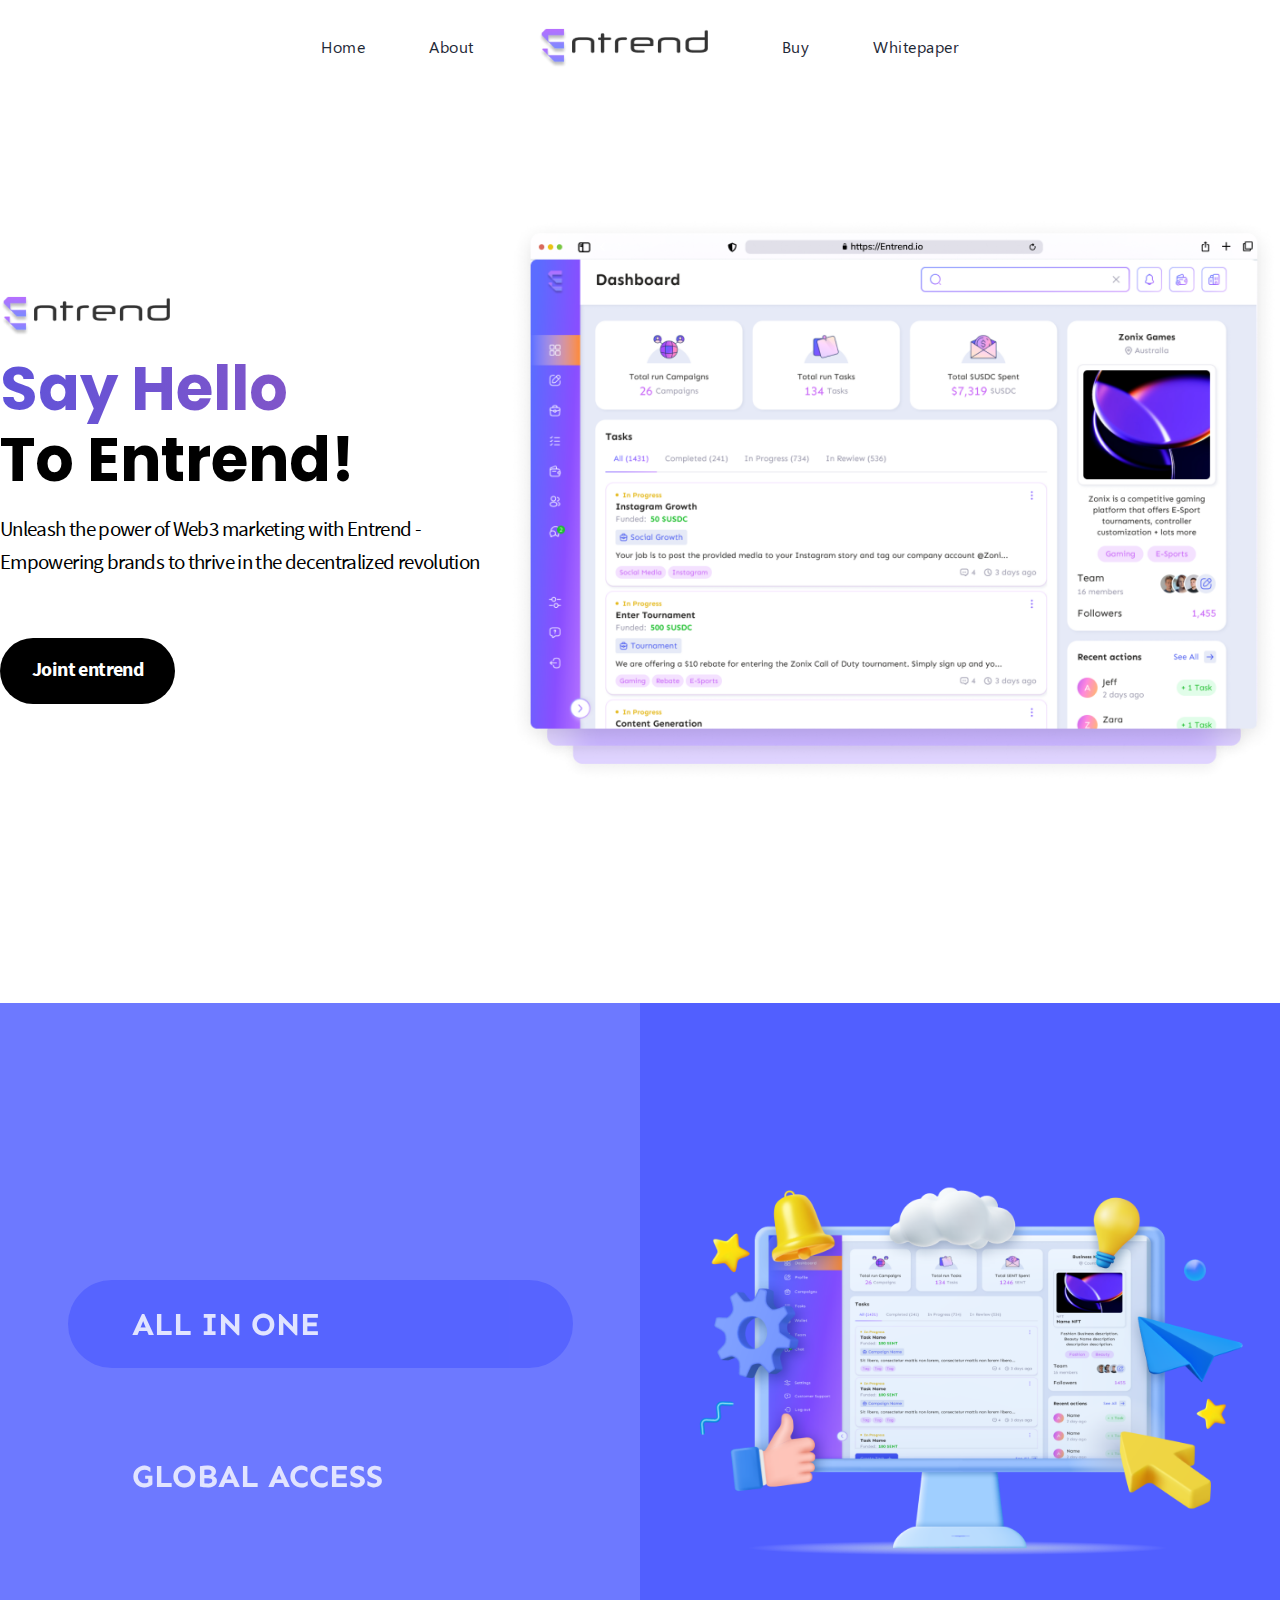
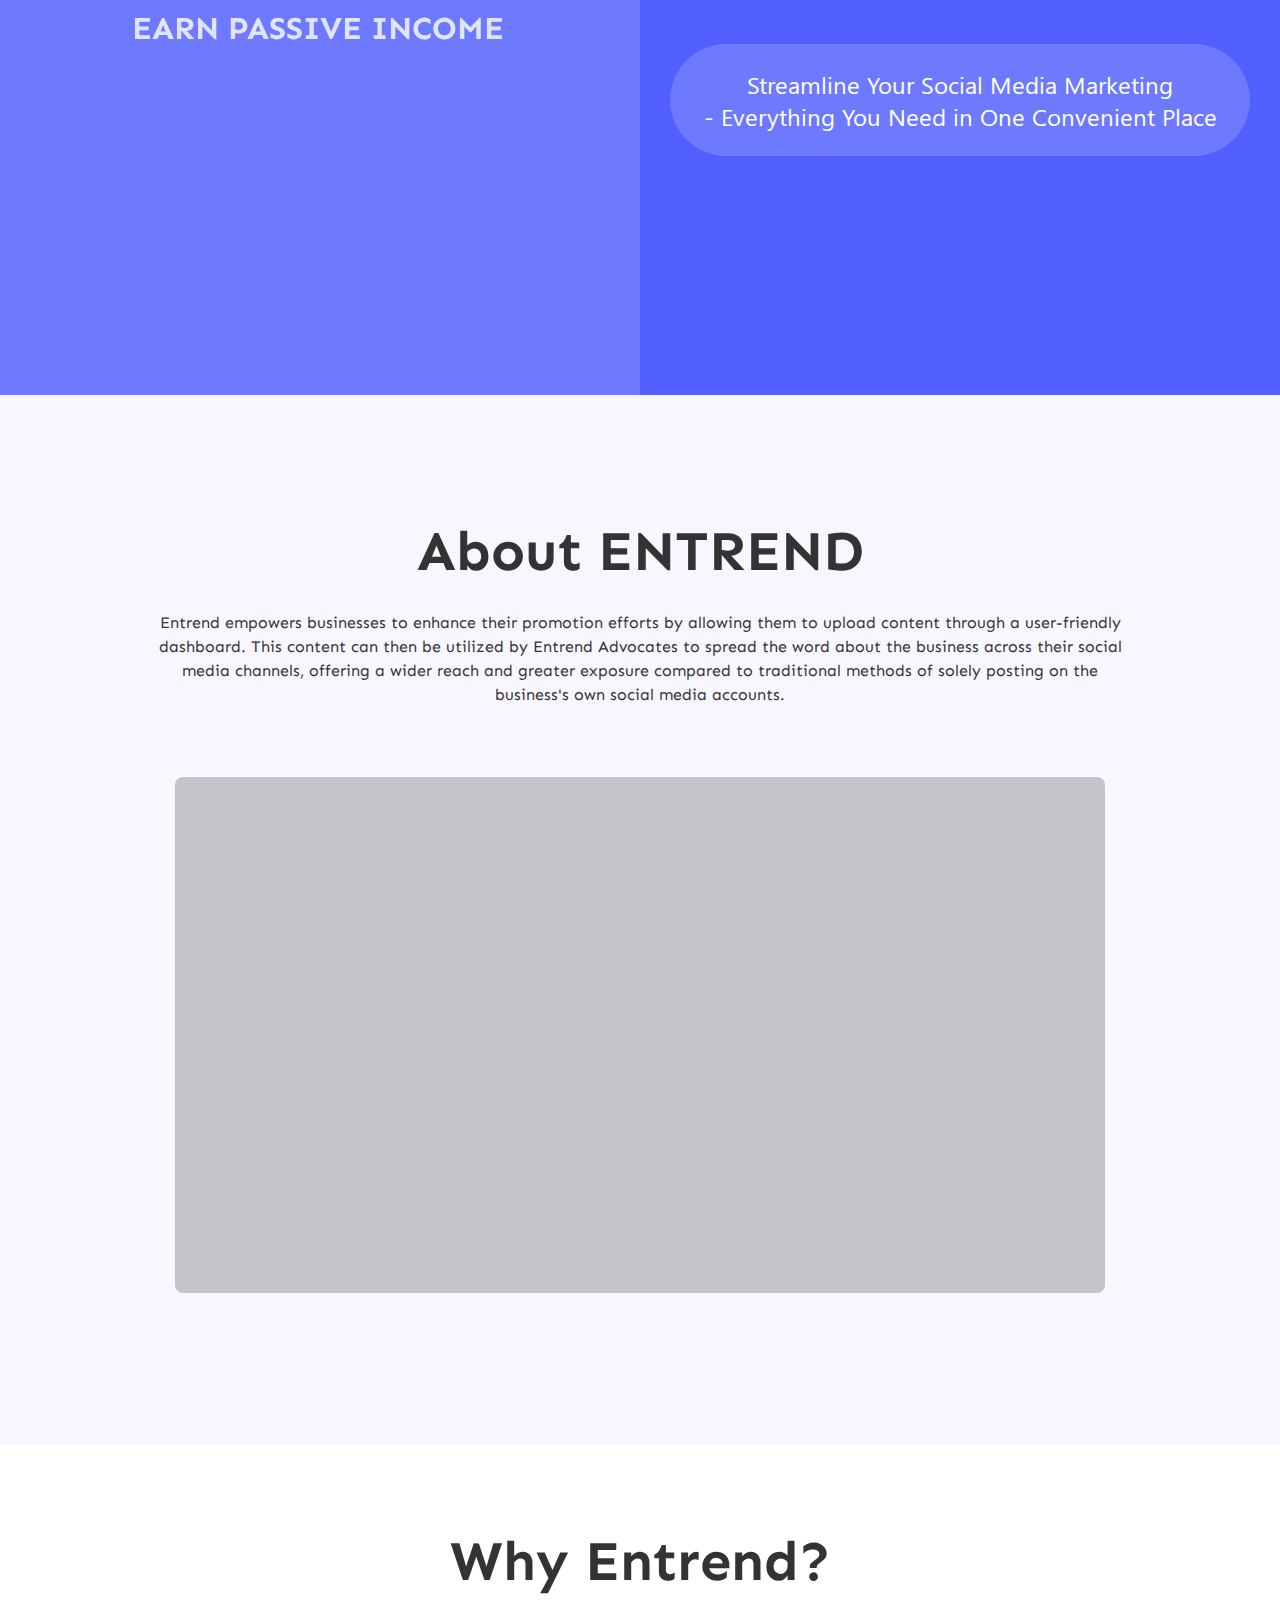
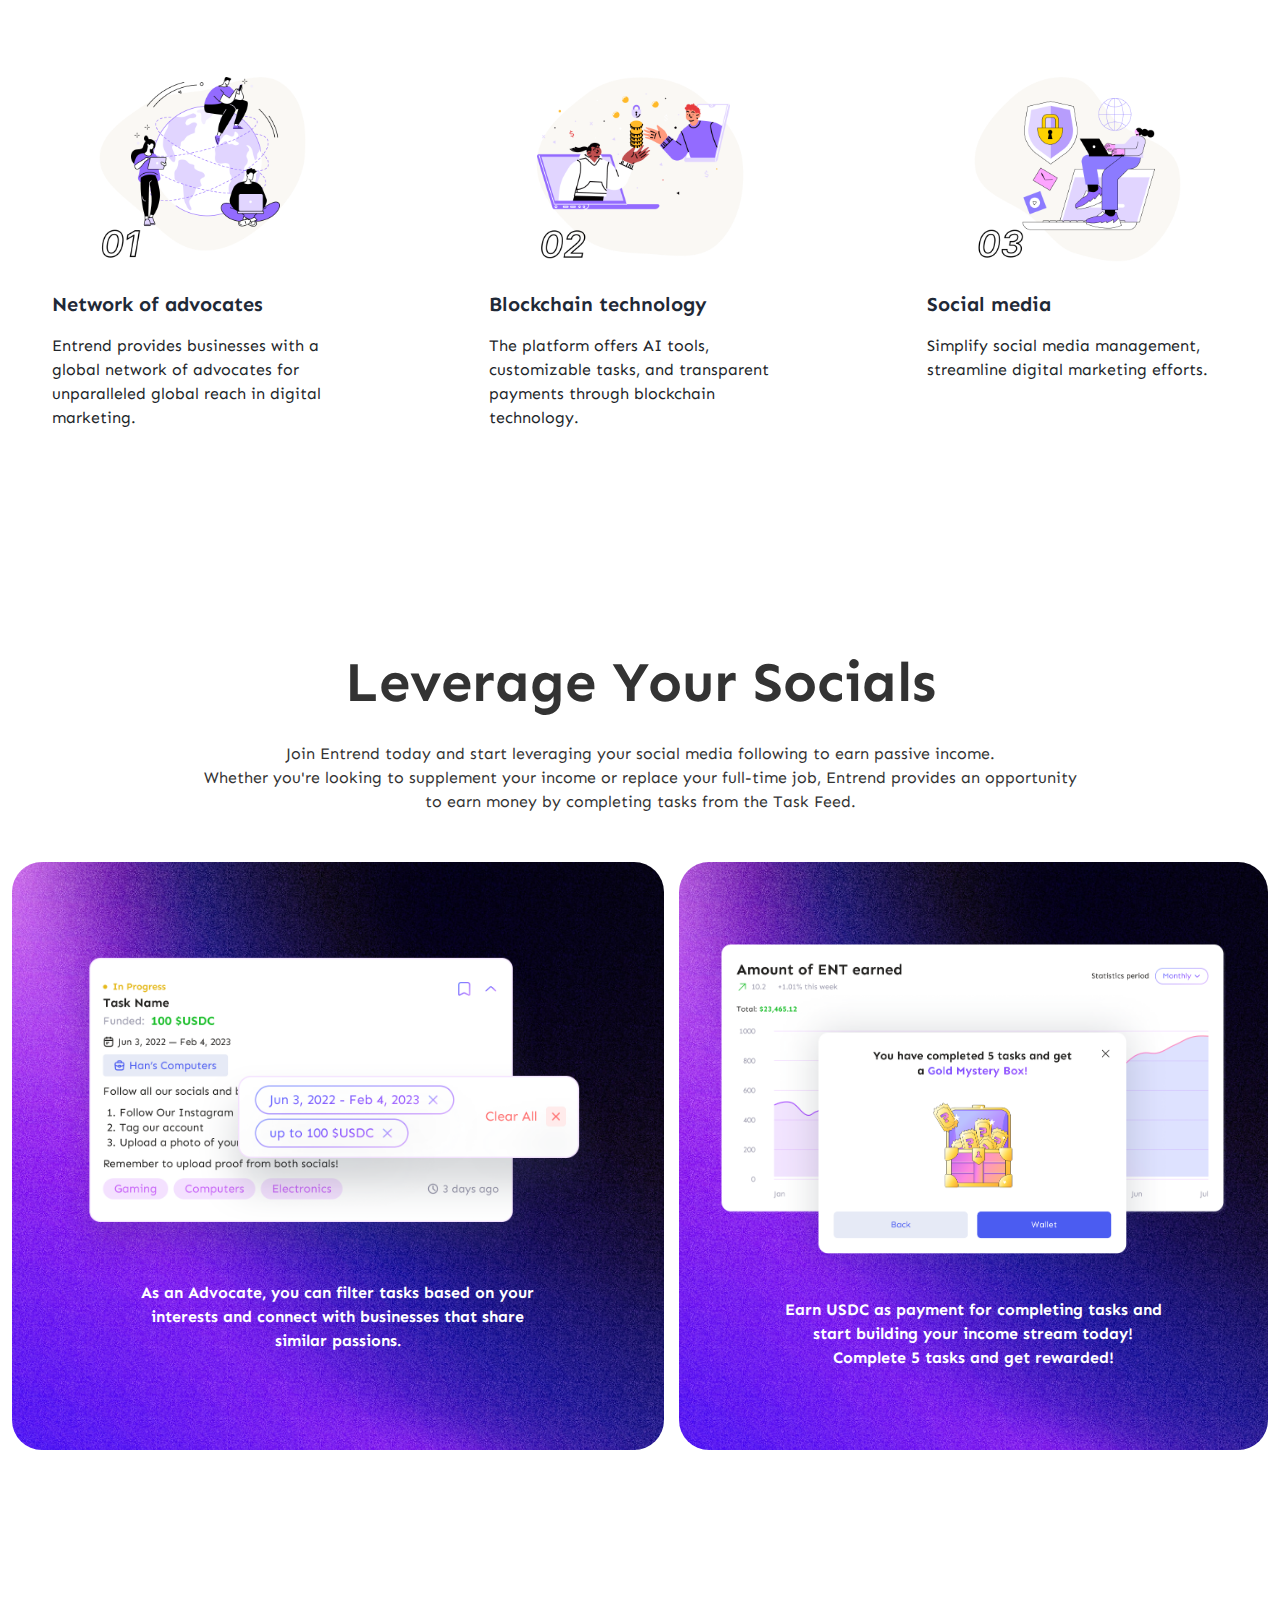
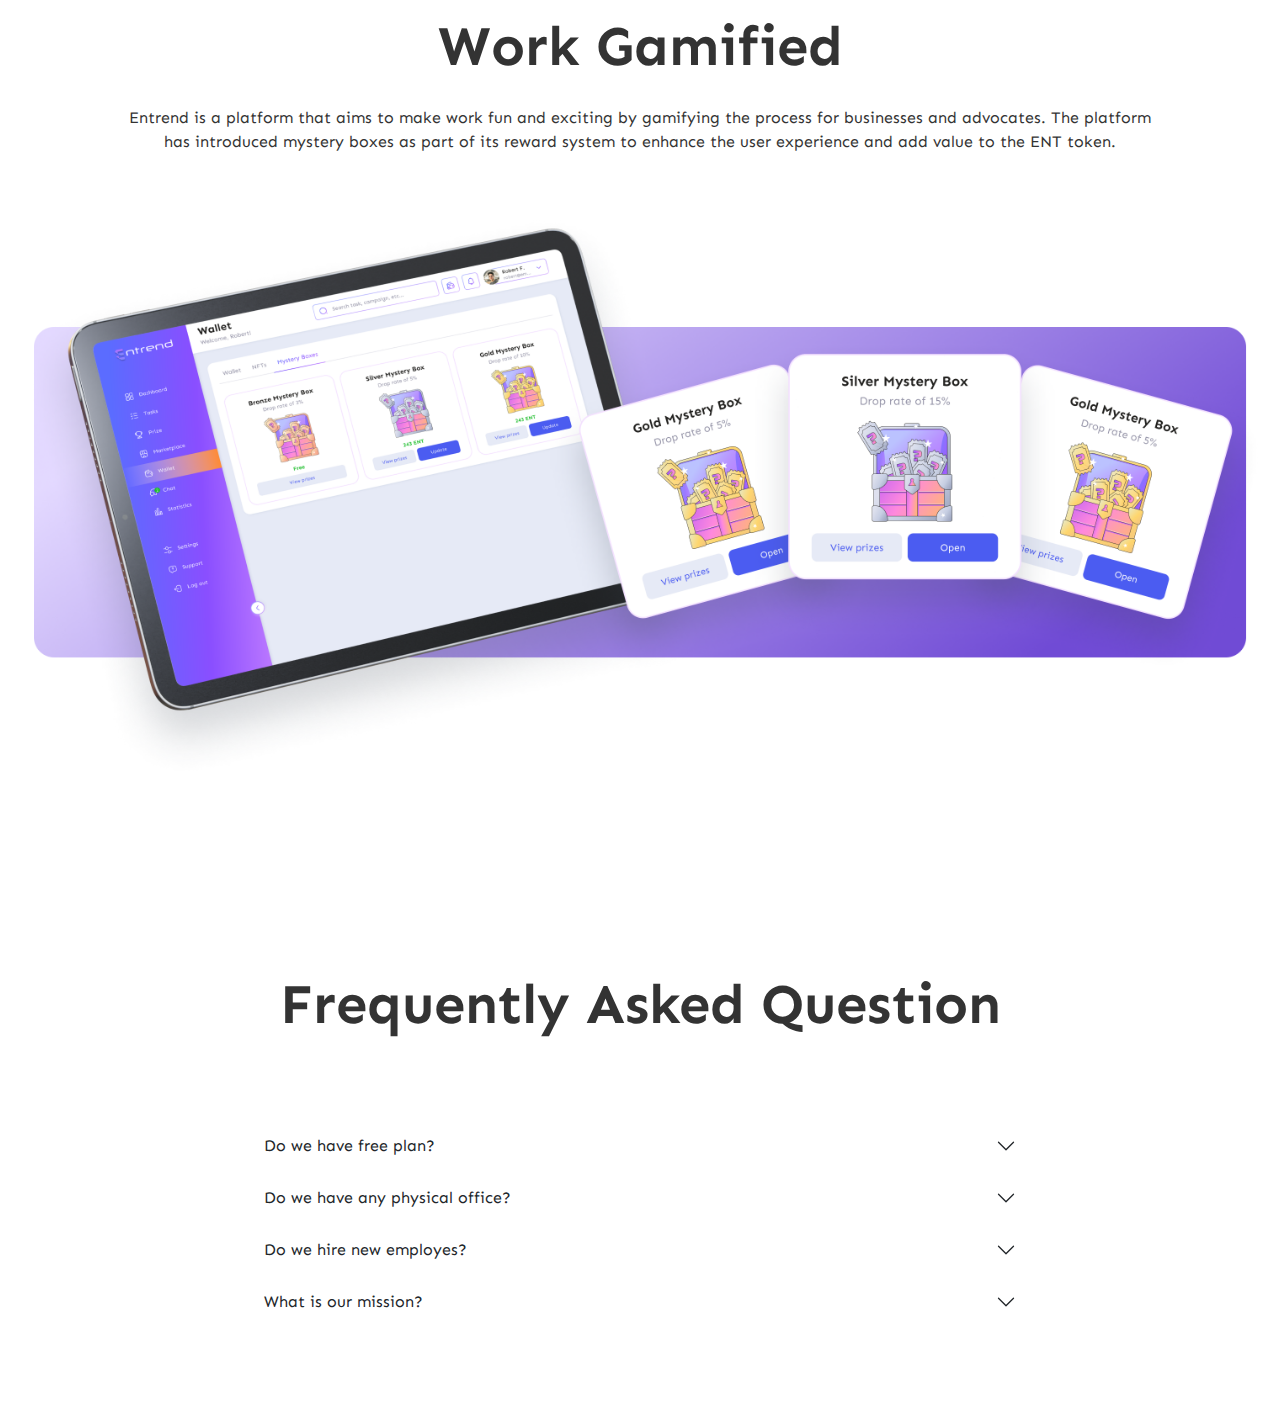
==== index.html @ 462f869d "link css" ====
<!DOCTYPE html>
<html lang="en">

<head>
    <title>Entrend Token Website</title>
    <!--Required meta tag-->
    <meta charset="UTF-8">
    <meta name="description" content="">
    <meta name="viewport" content="width=device-width, initial-scale=1.0">
    <meta property="og:title" content="">
    <meta property="og:type" content="">
    <meta property="og:url" content="">
    <meta property="og:image" content="">
    <!--google fonts cdn	-->
    <link href="https://fonts.googleapis.com/css2?family=Inter:wght@400;500;600&family=Poppins:wght@400;500;600;700&family=Sen:wght@400;500;600;700;800&display=swap" rel="stylesheet">
    <link rel="stylesheet" href="assets/font/stylesheet.css">

    <!-- CSS File -->
    <link rel="stylesheet" href="assets/css/normalize.css">
    <link rel="stylesheet" href="assets/css/bootstrap.min.css">
    <link rel="stylesheet" href="https://cdnjs.cloudflare.com/ajax/libs/font-awesome/6.3.0/css/all.min.css">
    <link rel="stylesheet" href="assets/css/style.css">
    <link rel="stylesheet" href="assets/css/sk_style.css">
    <link rel="stylesheet" href="assets/css/responsive.css">
</head>

<body>

    <!--Start Header Area-->
    <header class="header_main_area">
        <div class="container">
            <div class="row">
                <div class="col-md-12">
                     <div class="menu">
                         <ul>
                            <li><a href="#">Home</a></li>
                            <li><a href="#">About</a></li>
                            <li><a class="logo" href="#"><img src="assets/images/logo.png" alt="logo"></a></li>
                            <li><a href="#">Buy</a></li>
                            <li><a href="#">Whitepaper</a></li>
                        </ul>
                     </div>
                </div>
            </div>
        </div>
    </header>
    <!--End Header Area-->

    <!-- start hero section -->
    <section class="hero_main_area">
        <div class="container">
            <div class="row">
                <div class="col-md-12">

                    <div class="hero_content_area">
                        <div class="hero_left_content">
                             <div class="hero_log">
                                 <img src="assets/images/logo.png" alt="logo">
                             </div>
                             <div class="hero_text">
                                 <h1><span>Say Hello</span> To Entrend!</h1>
                                 <p>Unleash the power of Web3 marketing with Entrend - Empowering brands to thrive in the decentralized revolution</p>
                             </div>
                             <div class="hero_button">
                                 <a href="#">Joint entrend</a>
                             </div>
                        </div>
                        <div class="hero_right_content">
                                <div class="hero_images">
                                        <img src="assets/images/hero.png" alt="">
                                </div>
                        </div>
                    </div>

                </div>
            </div>
        </div>
    </section>
    <!-- End hero section -->

    <!-- Start  entrend access section -->
    <section class="entrend_access_main_area">
        <div class="entrend_content_area">
              <div class="left_entrend_access_items">
                    <div class="tab_items_area">
                        <div class="tab">
                            <button class="tablinks" onclick="openCity(event, 'allone')" id="defaultOpen">All in One</button>
                            <button class="tablinks" onclick="openCity(event, 'global')">Global Access</button>
                            <button class="tablinks" onclick="openCity(event, 'earn')">Earn Passive Income</button>
                          </div>
                    </div>
              </div>
              <div class="right_entrend_acess">
                    <div class="tab_content_area">
                        <div id="allone" class="tabcontent">
                             <div class="tab_images">
                                 <img src="assets/images/Artboard10.png" alt="">
                             </div>
                             <div class="tab_txt">
                                 <p>Streamline Your Social Media Marketing
                                    <span>- Everything You Need in One Convenient Place</span> </p>
                             </div>
                             
                        </div>
                        <div id="global" class="tabcontent">
                            <div class="tab_images">
                                <img src="assets/images/Artboard10.png" alt="">
                            </div>
                            <div class="tab_txt">
                                <p>Streamline Your Social Media Marketing
                                   - Everything You Need in One Convenient Place</p>
                            </div>
                            
                       </div>
                       <div id="earn" class="tabcontent">
                            <div class="tab_images">
                                <img src="assets/images/Artboard10.png" alt="">
                            </div>
                            <div class="tab_txt">
                                <p>Streamline Your Social Media Marketing
                                - Everything You Need in One Convenient Place</p>
                            </div>
                        
                        </div>



                    </div>
              </div>
        </div>
    </section>
    <!-- End  entrend access section -->

    <!-- Start about entrend section area  -->
    <section class="about_entrend_main_area">
         <div class="container">
            <div class="row">
                <div class="col-md-12">
                    <div class="about_entrend_content">
                         <div class="section_heading">
                                <h1 class="title_1">About ENTREND</h1>
                                <p><span>Entrend empowers businesses to enhance their promotion efforts by allowing them to upload content through a user-friendly</span> <span>dashboard. This content can then be utilized by Entrend Advocates to spread the word about the business across their social</span> <span>media channels, offering a wider reach and greater exposure compared to traditional methods of solely posting on the</span> business's own social media accounts.</p>
                         </div>
                         <div class="about_entrend_video">
                            <iframe  src="https://www.youtube.com/embed/gfGuPd1CELo?si=d1Nldw3uT_LKewOv&amp;start=6" title="YouTube video player" frameborder="0" allow="accelerometer; autoplay; clipboard-write; encrypted-media; gyroscope; picture-in-picture; web-share" allowfullscreen></iframe>
                         </div>
                    </div>
                </div>
            </div>
         </div>
    </section>
    <!-- End about entrend section area  -->

    <!--Start why entrend section area  -->
    <section class="why_entrend sk_section_padding">
        <div class="container">
            <div class="section_heading">
                <h1 class="title_1">Why Entrend?</h1> 
            </div>
            <div class="why_main">
                <div class="single_why">
                    <img src="assets/images/why/1.png" alt="">
                    <div class="single_why_info">
                        <h4>Network of advocates</h4>
                        <p>Entrend provides businesses with a global network of advocates for unparalleled global reach in digital marketing. 
                        </p>
                    </div>
                </div>
                <div class="single_why">
                    <img src="assets/images/why/2.png" alt="">
                    <div class="single_why_info">
                        <h4>Blockchain technology</h4>
                        <p>The platform offers AI tools, customizable tasks, and transparent payments through blockchain technology. 
                        </p>
                    </div>
                </div>
                <div class="single_why">
                    <img src="assets/images/why/3.png" alt="">
                    <div class="single_why_info">
                        <h4>Social media</h4>
                        <p>Simplify social media management, streamline digital marketing efforts.</p>
                    </div>
                </div>
            </div>
        </div>
    </section>
    <!-- End why entrend section area  -->

    <!-- Start Leverage section area  -->
    <section class="leverage_area sk_section_padding">
        <div class="container">
            <div class="section_heading">
                <h1 class="title_1">Leverage Your Socials</h1> 
                <p>Join Entrend today and start leveraging your social media following to earn passive income. <br>
                    Whether you're looking to supplement your income or replace your full-time job, Entrend provides an opportunity <br>to earn money by completing tasks from the Task Feed. </p> 
            </div>
            <div class="leverage_main">
                <div class="levarage_left">
                    <img src="assets/images/leverage/1.png" alt="">
                    <p>As an Advocate, you can filter tasks based on your interests and connect with businesses that share similar passions. </p>
                </div>
                <div class="leverage_right"> 
                    <img src="assets/images/leverage/2.png" alt="">
                    <p>Earn USDC as payment for completing tasks and start building your income stream today! Complete 5 tasks and get rewarded!</p>
                </div>
            </div>
        </div>
    </section>
    <!-- End Leverage section area  -->

    <!-- Start Work section area  -->
    <section class="work_area sk_section_padding">
        <div class="container">
            <div class="section_heading">
                <h1 class="title_1">Work Gamified</h1> 
                <p>Entrend is a platform that aims to make work fun and exciting by gamifying the process for businesses and advocates. The platform <br> has introduced mystery boxes as part of its reward system to enhance the user experience and add value to the ENT token. </p> 
            </div>
            <div class="work_img">
                <img src="assets/images/work/img.png" alt="">
            </div>
        </div>
    </section>
    <!-- End Work section area  -->

    <!-- Start question section area  -->
    <section class="question_area sk_section_padding">
        <div class="container">
            <div class="section_heading">
                <h1 class="title_1">Frequently Asked Question</h1>  
            </div>
            <div class="question_main">
                <div class="accordion accordion-flush" id="accordionFlushExample">

                    <div class="accordion-item">
                      <h2 class="accordion-header" id="flush-headingOne">
                        <button class="accordion-button collapsed" type="button" data-bs-toggle="collapse" data-bs-target="#flush-collapseOne" aria-expanded="false" aria-controls="flush-collapseOne">
                            Do we have free plan?
                        </button>
                      </h2>
                      <div id="flush-collapseOne" class="accordion-collapse collapse" aria-labelledby="flush-headingOne" data-bs-parent="#accordionFlushExample">
                        <div class="accordion-body">Placeholder content for this accordion, which is intended to demonstrate the <code>.accordion-flush</code> class. This is the first item's accordion body.</div>
                      </div>
                    </div>

                    <div class="accordion-item">
                      <h2 class="accordion-header" id="flush-headingTwo">
                        <button class="accordion-button collapsed" type="button" data-bs-toggle="collapse" data-bs-target="#flush-collapseTwo" aria-expanded="false" aria-controls="flush-collapseTwo">
                            Do we have any physical office?
                        </button>
                      </h2>
                      <div id="flush-collapseTwo" class="accordion-collapse collapse" aria-labelledby="flush-headingTwo" data-bs-parent="#accordionFlushExample">
                        <div class="accordion-body">Placeholder content for this accordion, which is intended to demonstrate the <code>.accordion-flush</code> class. This is the second item's accordion body. Let's imagine this being filled with some actual content.</div>
                      </div>
                    </div>

                    <div class="accordion-item">
                      <h2 class="accordion-header" id="flush-headingThree">
                        <button class="accordion-button collapsed" type="button" data-bs-toggle="collapse" data-bs-target="#flush-collapseThree" aria-expanded="false" aria-controls="flush-collapseThree">
                          Do we hire new employes?
                        </button>
                      </h2>
                      <div id="flush-collapseThree" class="accordion-collapse collapse" aria-labelledby="flush-headingThree" data-bs-parent="#accordionFlushExample">
                        <div class="accordion-body">Placeholder content for this accordion, which is intended to demonstrate the <code>.accordion-flush</code> class. This is the third item's accordion body. Nothing more exciting happening here in terms of content, but just filling up the space to make it look, at least at first glance, a bit more representative of how this would look in a real-world application.</div>
                      </div>
                    </div>

                    <div class="accordion-item">
                      <h2 class="accordion-header" id="flush-headingFour">
                        <button class="accordion-button collapsed" type="button" data-bs-toggle="collapse" data-bs-target="#flush-collapseFour" aria-expanded="false" aria-controls="flush-collapseFour">
                          What is our mission?
                        </button>
                      </h2>
                      <div id="flush-collapseFour" class="accordion-collapse collapse" aria-labelledby="flush-headingFour" data-bs-parent="#accordionFlushExample">
                        <div class="accordion-body">Placeholder content for this accordion, which is intended to demonstrate the <code>.accordion-flush</code> class. This is the third item's accordion body. Nothing more exciting happening here in terms of content, but just filling up the space to make it look, at least at first glance, a bit more representative of how this would look in a real-world application.</div>
                      </div>
                    </div>

                  </div>
            </div>
        </div>
    </section>
    <!-- End question section area  -->







    <!-- JS File -->
    <script src="assets/js/modernizr-3.11.2.min.js"></script>
    <script src="assets/js/jquery.min.js"></script>
    <script src="assets/js/popper.min.js"></script>
    <script src="assets/js/bootstrap.min.js"></script>
    <script src="assets/js/custom.js"></script>

</body>

</html>
---- assets/font/stylesheet.css ----
@font-face {
    font-family: 'Circular Std';
    src: url('CircularStd-Medium.woff2') format('woff2'),
        url('CircularStd-Medium.woff') format('woff');
    font-weight: 500;
    font-style: normal;
    font-display: swap;
}

@font-face {
    font-family: 'Source Sans Pro';
    src: url('SourceSansPro-Bold.woff2') format('woff2'),
        url('SourceSansPro-Bold.woff') format('woff');
    font-weight: bold;
    font-style: normal;
    font-display: swap;
}

@font-face {
    font-family: 'Source Sans Pro';
    src: url('SourceSansPro-BoldIt.woff2') format('woff2'),
        url('SourceSansPro-BoldIt.woff') format('woff');
    font-weight: bold;
    font-style: italic;
    font-display: swap;
}

@font-face {
    font-family: 'Source Sans Pro';
    src: url('SourceSansPro-BlackIt.woff2') format('woff2'),
        url('SourceSansPro-BlackIt.woff') format('woff');
    font-weight: 900;
    font-style: italic;
    font-display: swap;
}

@font-face {
    font-family: 'Source Sans Pro';
    src: url('SourceSansPro-LightIt.woff2') format('woff2'),
        url('SourceSansPro-LightIt.woff') format('woff');
    font-weight: 300;
    font-style: italic;
    font-display: swap;
}

@font-face {
    font-family: 'Source Sans Pro';
    src: url('SourceSansPro-ExtraLightIt.woff2') format('woff2'),
        url('SourceSansPro-ExtraLightIt.woff') format('woff');
    font-weight: 200;
    font-style: italic;
    font-display: swap;
}

@font-face {
    font-family: 'Source Sans Pro';
    src: url('SourceSansPro-Regular.woff2') format('woff2'),
        url('SourceSansPro-Regular.woff') format('woff');
    font-weight: normal;
    font-style: normal;
    font-display: swap;
}

@font-face {
    font-family: 'Source Sans Pro';
    src: url('SourceSansPro-ExtraLight.woff2') format('woff2'),
        url('SourceSansPro-ExtraLight.woff') format('woff');
    font-weight: 200;
    font-style: normal;
    font-display: swap;
}

@font-face {
    font-family: 'Source Sans Pro';
    src: url('SourceSansPro-It.woff2') format('woff2'),
        url('SourceSansPro-It.woff') format('woff');
    font-weight: normal;
    font-style: italic;
    font-display: swap;
}

@font-face {
    font-family: 'Source Sans Pro';
    src: url('SourceSansPro-Light.woff2') format('woff2'),
        url('SourceSansPro-Light.woff') format('woff');
    font-weight: 300;
    font-style: normal;
    font-display: swap;
}

@font-face {
    font-family: 'Source Sans Pro';
    src: url('SourceSansPro-SemiboldIt.woff2') format('woff2'),
        url('SourceSansPro-SemiboldIt.woff') format('woff');
    font-weight: 600;
    font-style: italic;
    font-display: swap;
}

@font-face {
    font-family: 'Source Sans Pro';
    src: url('SourceSansPro-Black.woff2') format('woff2'),
        url('SourceSansPro-Black.woff') format('woff');
    font-weight: 900;
    font-style: normal;
    font-display: swap;
}

@font-face {
    font-family: 'Source Sans Pro';
    src: url('SourceSansPro-Semibold.woff2') format('woff2'),
        url('SourceSansPro-Semibold.woff') format('woff');
    font-weight: 600;
    font-style: normal;
    font-display: swap;
}

@font-face {
    font-family: 'Segoe UI';
    src: url('SegoeUI-Bold.woff2') format('woff2'),
        url('SegoeUI-Bold.woff') format('woff');
    font-weight: bold;
    font-style: normal;
    font-display: swap;
}

@font-face {
    font-family: 'Segoe UI';
    src: url('SegoeUI-Italic.woff2') format('woff2'),
        url('SegoeUI-Italic.woff') format('woff');
    font-weight: normal;
    font-style: italic;
    font-display: swap;
}

@font-face {
    font-family: 'Segoe UI';
    src: url('SegoeUI-BoldItalic.woff2') format('woff2'),
        url('SegoeUI-BoldItalic.woff') format('woff');
    font-weight: bold;
    font-style: italic;
    font-display: swap;
}

@font-face {
    font-family: 'Segoe UI';
    src: url('SegoeUI.woff2') format('woff2'),
        url('SegoeUI.woff') format('woff');
    font-weight: normal;
    font-style: normal;
    font-display: swap;
}
---- assets/css/style.css ----
/* ==============
using font family for this website

font-family: 'Inter', sans-serif;
font-family: 'Poppins', sans-serif;
font-family: 'Sen', sans-serif;
font-family: 'Circular Std';
font-family: 'Source Sans Pro';
font-family: 'Segoe UI';


============== */


/* Default CSS */
html, body, div, span, object, iframe,
h1, h2, h3, h4, h5, h6, p, blockquote, pre,
abbr, address, cite, code,
del, dfn, em, img, ins, kbd, q, samp,
small, strong, sub, sup, var,
b, i,
dl, dt, dd, ol, ul, li,
fieldset, form, label, legend,
table, caption, tbody, tfoot, thead, tr, th, td,
article, aside, canvas, details, figcaption, figure,
footer, header, hgroup, menu, nav, section, summary,
time, mark, audio, span, video {
   margin: 0;
   padding: 0;
   border: 0;
   outline: 0;
   font-size: 100%;
   background: transparent;
}
table {
   border-collapse: collapse;
   border-spacing: 0;
}
button{
  outline: none !important;
}
input
{
    outline:none !important;
}

h1,h2,h3,h4,h5,h6,p{
  margin:0;
  padding:0;
}
input, button, textarea, select{
  outline: none;
}
.btn.focus, .btn:focus {
  outline: none;
  box-shadow: none !important;
}

ul{
  margin:0;
  padding: 0;
  list-style: none;
}
a{
  margin:0;
  padding:0;
  text-decoration: none;
}
a:hover{
  text-decoration: none;
}
img{
  width: 100%;
  height: auto;
}
body{
  font-family: 'Sen', sans-serif;
  font-size: 16px;
  font-weight: 400;

}
.title_1 {
	color: #333;
	text-align: center;
	font-family: Sen;
	font-size: 56px;
	font-style: normal;
	font-weight: 700;
	line-height: 72px;
}

.container, .container-lg, .container-md, .container-sm, .container-xl, .container-xxl {
	max-width: 1400px;
}
/* start header area css */
.menu {
	padding: 27px 0;
}

.menu ul {
	display: flex;
	justify-content: center;
	align-items: center;
}
.menu ul li a {
	color: #1F2937;
	font-family: Segoe UI;
	font-size: 16px;
	font-style: normal;
	font-weight: 400;
	line-height: 20px;
	letter-spacing: 0.5px;
	display: inline-block;
	margin: 0 32px 0 32px;
}
.logo img {
	max-width: 180px;
	width: 100%;
}
.logo img {
	max-width: 180px;
	width: 100%;
}
.hero_log img {
	max-width: 180px;
}

/* start hero area */
.hero_main_area {
	padding: 120px 0;
}
.hero_text p {
	color: #000;
	font-family: Source Sans Pro;
	font-size: 21.138px;
	font-style: normal;
	font-weight: 400;
	line-height: 158.7%;
	letter-spacing: -0.634px;
	max-width: 525px;
	width: 100%;
	margin-bottom: 60px;
}
.hero_text h1 {
	color: #000;
	font-family: Poppins;
	font-size: 60.771px;
	font-style: normal;
	font-weight: 700;
	line-height: 117.7%;
  padding: 16px 0px;
}
.hero_text h1 span {
	background: var(--Linear, linear-gradient(90deg, #6053D9 0%, #9857BD 100%));
	background-clip: text;
	-webkit-background-clip: text;
	-webkit-text-fill-color: transparent;
  display: block;
}
.hero_button a {
	color: #FFF;
	font-family: Source Sans Pro;
	font-size: 19.817px;
	font-style: normal;
	font-weight: 700;
	line-height: 158.7%;
	letter-spacing: -0.594px;
	display: inline-block;
	border-radius: 52.844px;
	background: #000;
	padding: 16px 32px 18px;
}

.hero_images{
  position: relative;
}
.hero_content_area {
	display: flex;
	justify-content: space-between;
	align-items: center;
}
.hero_images {
	position: relative;
}
.hero_images img {
	max-width: 800px;
}

/* Start entrend access main area */
.entrend_content_area {
	display: flex;
	justify-content: space-between;
	flex-wrap: wrap;
}
.left_entrend_access_items {
	flex: 0 0 50%;
	background: #6D79FF;
}
.right_entrend_acess {
	flex: 0 0 50%;
	background: #515FFF;
}


/* Style the tab content */
.tabcontent {
  animation: fadeEffect 1s; /* Fading effect takes 1 second */
}

/* Go from zero to full opacity */
@keyframes fadeEffect {
  from {opacity: 0;}
  to {opacity: 1;}
}
.tab button {
	color: #FFF;
	font-family: Sen;
	font-size: 32px;
	font-style: normal;
	font-weight: 700;
	line-height: 40px;
	text-transform: uppercase;
	background: transparent;
	border: none;
  text-align: left;
  width: 100%;
  display: block;
  padding: 24px 64px; 
  margin-top: 64px;
  opacity: 0.8;
}
.tab_items_area .tab {
	display: flex;
	max-width: 505px;
	width: 100%;
	align-items: flex-start;
	flex-direction: column;
	justify-content: center;
	margin: auto;
	padding: 213px 0 323px;
}
.tab button.tablinks.active{
  border-radius: 56px;
  background: #515FFF;
 
}
.tab_images {
	max-width: 775px;
	margin: auto;
	padding: 91px 0 45px;
}
.tab_txt p {
	color: #FFF;
	text-align: center;
	font-family: Segoe UI;
	font-size: 24px;
	font-style: normal;
	font-weight: 400;
	line-height: 32px;
	border-radius: 80px;
	background: #6D79FF;
	max-width: 580px;
	margin: auto;
	width: 100%;
	padding: 24px 33px;
}
.tab_txt p span{
  display: block;
}
.entrend_access_main_area {
	padding-top: 100px;
}
/* about_entrend_main_area  */
.about_entrend_main_area {
	padding: 120px 0 145px;
	background: #F8F6FE;
}
.section_heading p {
	color: #333;
	text-align: center;
	font-family: Sen;
	font-size: 16px;
	font-style: normal;
	font-weight: 400;
	line-height: 24px;
  padding-top: 24px;
}
.section_heading p span{
  display: block;
}
.about_entrend_video {
	max-width: 930px;
	width: 100%;
	margin: auto;
	padding-top: 70px;
}
.about_entrend_video iframe {
	height: 516px;
	width: 100%;
	border-radius: 8px;
	background: rgba(0, 0, 0, 0.20);
	backdrop-filter: blur(14.261306762695312px);
}
/* Start advocate_main_area css */
.down_arrow a img {
	width: 22.75px;
	height: 16.763px;
}
.advocate_main_area .container{
  padding: 0;
}
.nft_purchase_card {
	/* max-width: 765px; */
	width: 100%;
	border-radius: 48px;
	border: 1px solid #273A38;
	background: linear-gradient(159deg, #1F2D26 35.21%, #0B0F0E 111.91%);
	padding: 56px;
}
.nft_purchase_title h3 {
	color:  #CCE2E0;
	font-family: Inter;
	font-size: 42px;
	font-style: normal;
	font-weight: 400;
	line-height: normal;
}
.nft_purchase_title h3 span{
	color: #90F36C;
  font-family: Inter;
  font-size: 42px;
  font-style: normal;
  font-weight: 600;
  line-height: normal; 
}
.send_box p {
	color: #CCE2E0;
	font-family: Inter;
	font-size: 16px;
	font-style: normal;
	font-weight: 400;
	line-height: normal;
}
.send_box a  p{
	color: #87A4A0;
	font-family: Inter;
	font-size: 14px;
	font-style: normal;
	font-weight: 400;
	line-height: normal;
	text-decoration-line: underline;
	display: inline-block;
}
.send_box a span {
	width: 22px;
	height: 22px;
	background: #142927;
	color: #90F36C;
	font-family: Inter;
	font-size: 16px;
	font-style: normal;
	font-weight: 300;
	line-height: normal;
	display: flex;
	justify-content: center;
	align-items: center;
	border-radius: 50%;
	padding: 2px 7px;
  margin-left: 8px;
}
.send_box a {
	display: flex;
}
.send_box {
	display: flex;
	justify-content: space-between;
	align-items: center;
}
.crypto_box button img {
	width: 13.25px;
	height: 15.057px;
}
.crypto_box button {
	border: none;
	color: #CCE2E0;
	font-family: Inter;
	font-size: 16px;
	font-style: normal;
	font-weight: 400;
	line-height: normal;
	border-radius: 40px;
	background: linear-gradient(106deg, #0E2421 6%, rgba(29, 24, 24, 0.94) 122.1%, rgba(24, 62, 28, 0.94) 122.1%);
	display: flex;
	padding: 8px 24px;
	justify-content: center;
	align-items: center;
	gap: 8px;
	width: 306px;
	height: 56px;
}
.crypto_box {
  margin-top: 16px;
	display: flex;
	padding: 9px 16px;
	gap: 15px;
	justify-content: space-around;
	border-radius: 72px;
	background: linear-gradient(92deg, #273A38 48.25%, #212825 71.54%);
}
.purchase_send_item {
	padding-top: 32px;
}
.down_arrow {
	text-align: center;
	padding: 24px 0;
}
.purchase_amount p {
	color: #CCE2E0;
	font-family: Inter;
	font-size: 24px;
	font-style: normal;
	font-weight: 400;
	line-height: normal;
  width: 360px;
}
.purchase_amount p span {
	color: #90F36C;
	font-family: Inter;
	font-size: 24px;
	font-style: normal;
	font-weight: 600;
	line-height: normal;
}
.purchase_amount input {
	color: #CCE2E0;
	font-family: Inter;
	font-size: 24px;
	font-style: normal;
	font-weight: 400;
	line-height: normal;
	background: transparent;
	border: none;
	opacity: 1;
	display: flex;
	width: 138px;
	align-items: center;
	padding: 0px 10px;
}
.purchase_amount input::placeholder{
  opacity: 1;
  color: #CCE2E0;
}
.purchase_amount {
	flex-wrap: wrap;
	border-radius: 40px;
	background: linear-gradient(106deg, #0E2421 6%, rgba(29, 24, 24, 0.94) 122.1%, rgba(24, 62, 28, 0.94) 122.1%);
	display: flex;
	height: 72px;
	padding: 22px 40px;
	justify-content: space-between;
	align-items: center;
}
.purchase_amount > span {
	color: #CCE2E0;
	text-align: right;
}
.purchase_address label {
	color: #CCE2E0;
	font-family: Inter;
	font-size: 16px;
	font-style: normal;
	font-weight: 400;
	line-height: normal;
  display: block;
  margin-bottom: 16px;
  text-align: left;
}
.purchase_address input {
	color: #4E6A59;
	font-family: Inter;
	font-size: 16px;
	font-style: normal;
	font-weight: 400;
	line-height: normal;
	border-radius: 40px;
	background: linear-gradient(106deg, #0E2421 6%, rgba(29, 24, 24, 0.94) 122.1%, rgba(24, 62, 28, 0.94) 122.1%);
	display: flex;
	width: 100%;
	height: 56px;
	padding: 20px 30px 17px 30px;
	justify-content: center;
	align-items: center;
	border: none;
}
.purchase_address input::placeholder{
  opacity: 1;
}
.purchase_address {
	padding-top: 32px;
	text-align: center;
}
.purchase_address button {
	border-radius: 24px;
	border: 1px solid #D7FFE1;
	background: #90F36C;
	color: #274533;
	font-family: Inter;
	font-size: 18px;
	font-style: normal;
	font-weight: 500;
	line-height: normal;
	padding: 28px 99px;
  margin: 46px 0px;
}
.purchase_address p {
	color: #CCE2E0;
	font-family: Inter;
	font-size: 16px;
	font-style: normal;
	font-weight: 400;
	line-height: normal;
}
.advocate_content_area {
	display: flex;
	justify-content: space-between;
}
.col-md-12{
  padding: 0px;
}
.advocate_text_area h2 span {
	background: linear-gradient(90deg, #6053D9 0%, #9857BD 100%);
	background-clip: text;
	-webkit-background-clip: text;
	-webkit-text-fill-color: transparent;
	font-family: Sen;
	font-style: normal;
	font-weight: 700;
	line-height: 72px;
	letter-spacing: 5.6px;
	text-transform: uppercase;
  display: block;
}
.advocate_text_area h2 {
	text-align: left;
	color: #180D5B;
}
.advocate_text_area p {
	color: #000;
	font-family: Sen;
	font-size: 18px;
	font-style: normal;
	font-weight: 400;
	line-height: 28px;
	margin-top: 24px;
}
.advocate_text_area p span {
	display: block;
}
.advocate_main_area {
	padding-top: 63px;
}
.advocate_text_area {
	margin-top: 99px;
}
/* start business area css */
.business_text h2{
  color: #180D5B;
  text-align: left;
}
.business_text h2 span {
	background: linear-gradient(90deg, #6053D9 0%, #9857BD 100%);
	background-clip: text;
	-webkit-background-clip: text;
	-webkit-text-fill-color: transparent;
	text-transform: uppercase;
  display: block;
}
.business_text p {
	color: #000;
	font-family: Sen;
	font-size: 18px;
	font-style: normal;
	font-weight: 400;
	line-height: 28px;
  margin: 24px 0px 50px;
}
.business_text p span{
  display: block;
}
.business_left_images{
  flex: 0 0 50%;
}
.business_right_text{
  flex: 0 0 45%;
  margin-top: 50px;
}
.business_content_area {
	display: flex;
	flex-wrap: wrap;
	justify-content: space-between;
}
.business_text a {
	color: #FFF;
	font-family: Source Sans Pro;
	font-size: 19.817px;
	font-style: normal;
	font-weight: 700;
	line-height: 158.7%;
	letter-spacing: -0.594px;
	border-radius: 52.844px;
	background: #000;
	display: inline-block;
	padding: 18px 32px;
}
.business_main_area {
	padding: 145px 0 270px;
}
---- assets/css/sk_style.css ----
/*******************************************/
/************** Why area css **************/
/*****************************************/


.single_why img {
	width: 100%;
	max-width: 317px;
	margin: 0 auto;
	text-align: center;
}

.single_why_info {
	margin-top: 28px;
}

.single_why_info h4 {
	color: #1F2937; 
	font-size: 20px;
	font-style: normal;
	font-weight: 700;
	line-height: 28px;
	margin-bottom: 16px;
}

.why_main {
	display: flex;
	margin-top: 80px;
	justify-content: space-between;
	gap: 56px;
}

.single_why_info {
	margin-top: 28px;
	width: 100%;
	max-width: 314px;
}

.single_why {
	padding: 0 40px 56px 40px;
}

.sk_section_padding {
	padding: 80px 0;
}

/*******************************************/
/************ levarage area css ***********/
/*****************************************/

.leverage_right, .levarage_left {
	background: url(../images/leverage/bg.png) no-repeat scroll center center / cover;
	padding: 80px 40px;
	border-radius: 30px;
}

.leverage_right p,
.levarage_left p {
	color: var(--White, #FFF);
	text-align: center; 
	font-size: 16px;
	font-style: normal;
	font-weight: 700;
	line-height: 24px;
	width: 100%;
	max-width: 397px;
	margin: 0 auto;
}

.leverage_main {
	display: flex;
	margin-top: 48px;
	justify-content: space-between;
	gap: 15px;
}



/*******************************************/
/************* Work area css **************/
/*****************************************/

.work_img{
	margin-top: 24px;
}

/*******************************************/
/************ Question area css ***********/
/*****************************************/

.question_main {
	width: 100%;
	max-width: 792px;
	margin: 0 auto;
	margin-top: 80px;
}
.accordion-item{
	border: none;
}

.accordion-button.collapsed:hover:focus:focus-visible {
	outline: none !important;
	box-shadow: none;
}



/*******************************************/
/************** Why area css **************/
/*****************************************/
---- assets/css/responsive.css ----
responsive.css
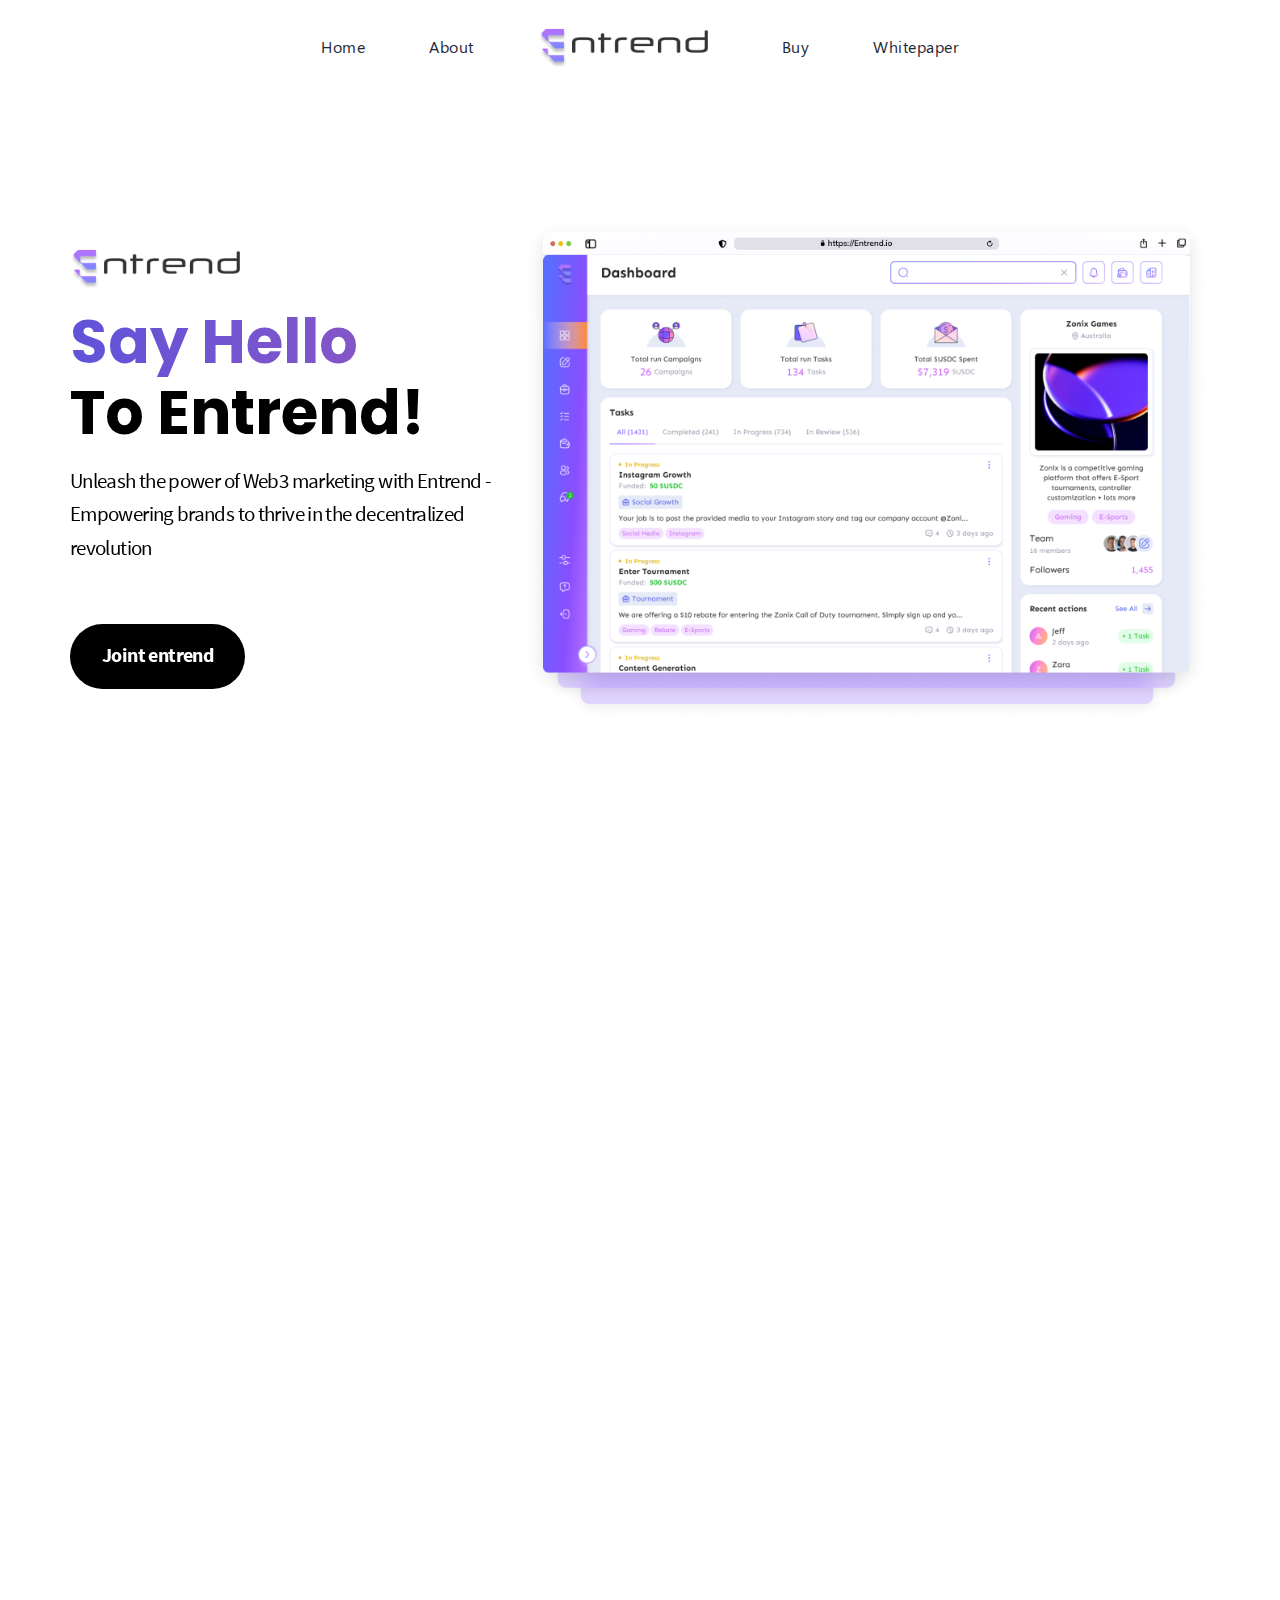
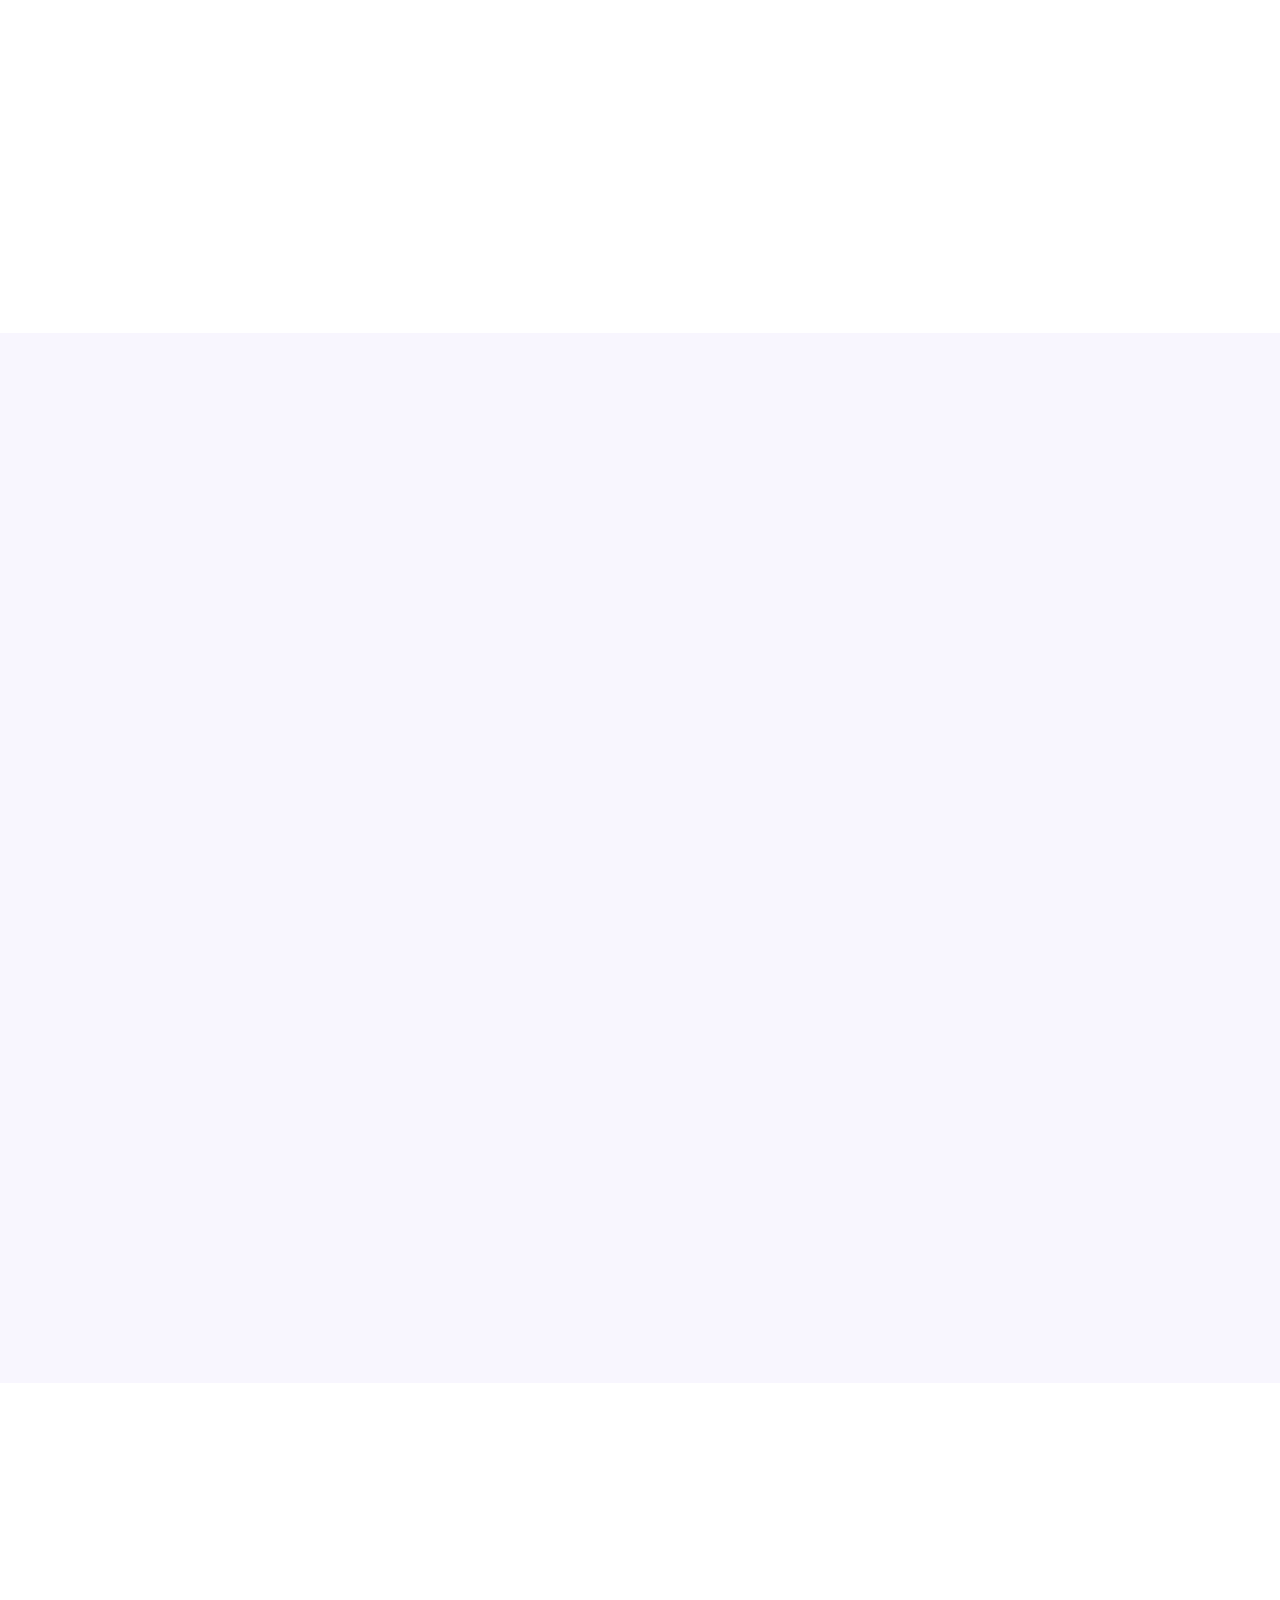
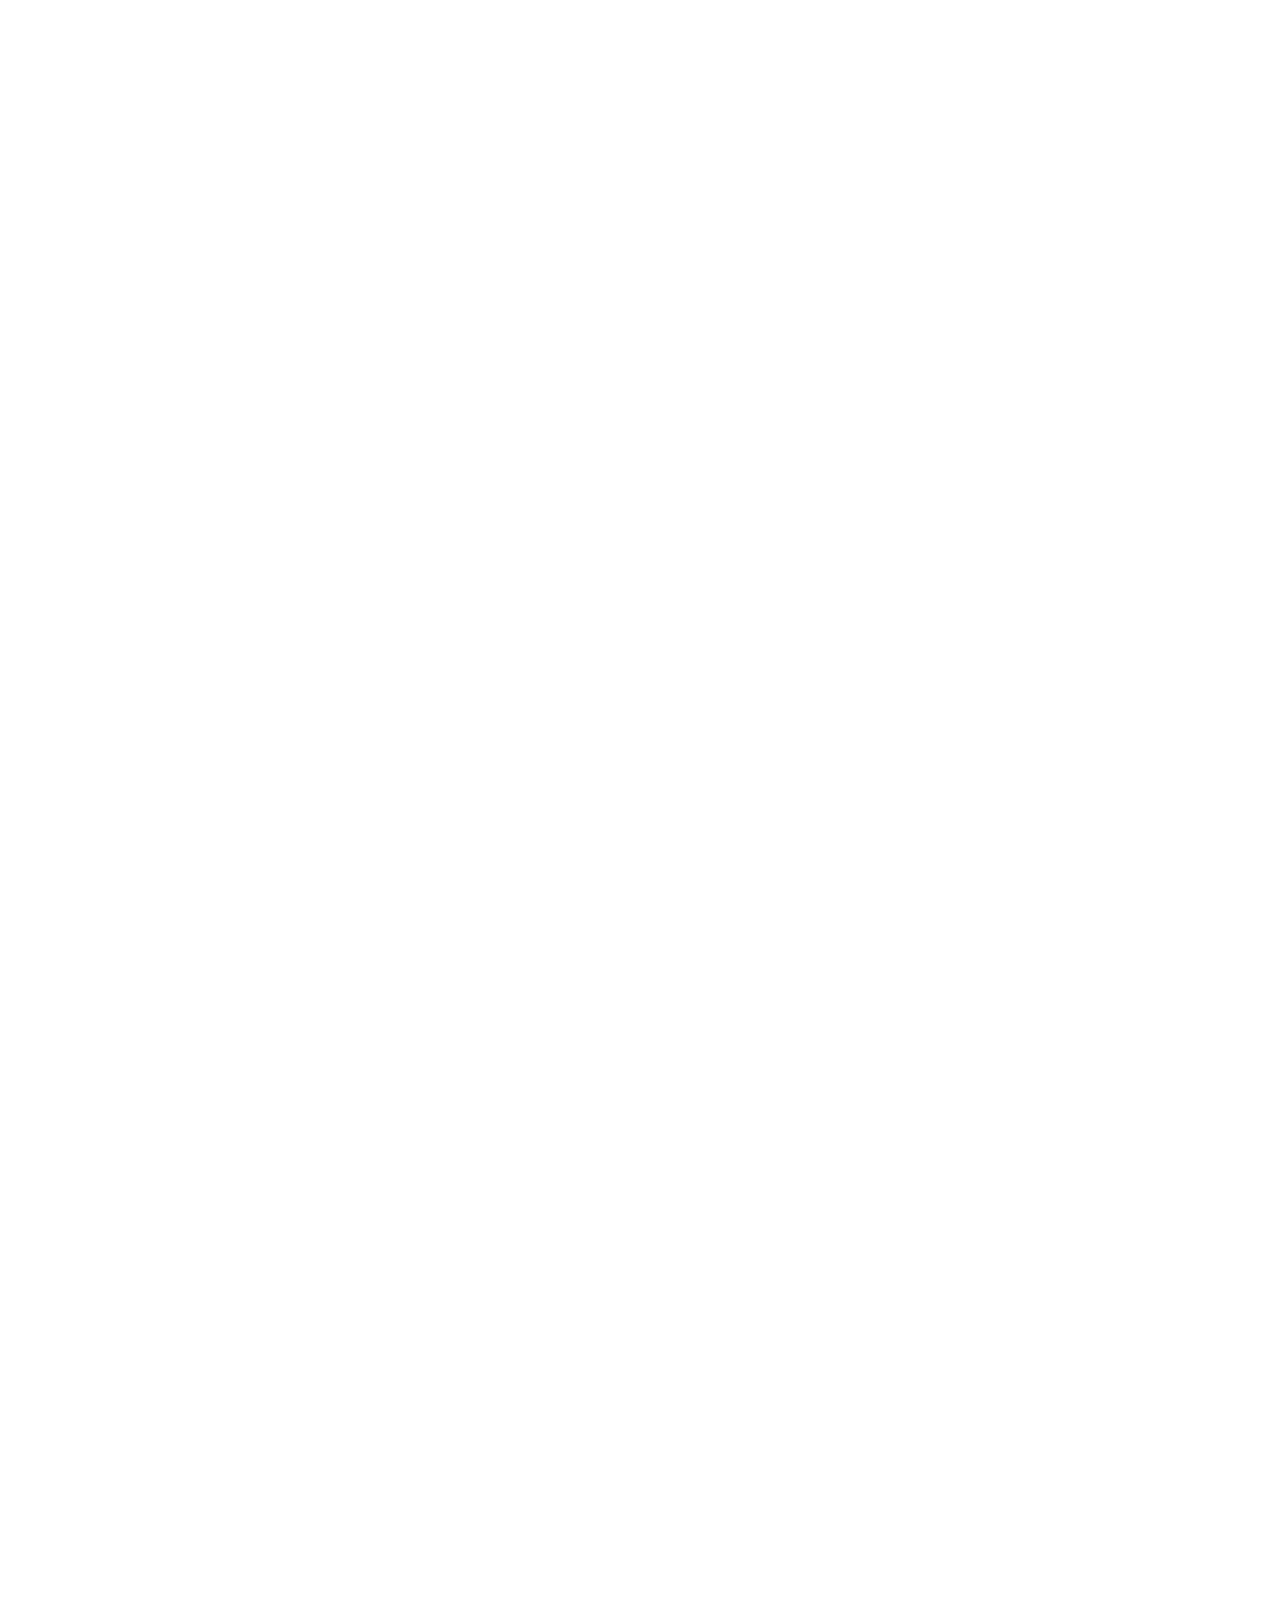
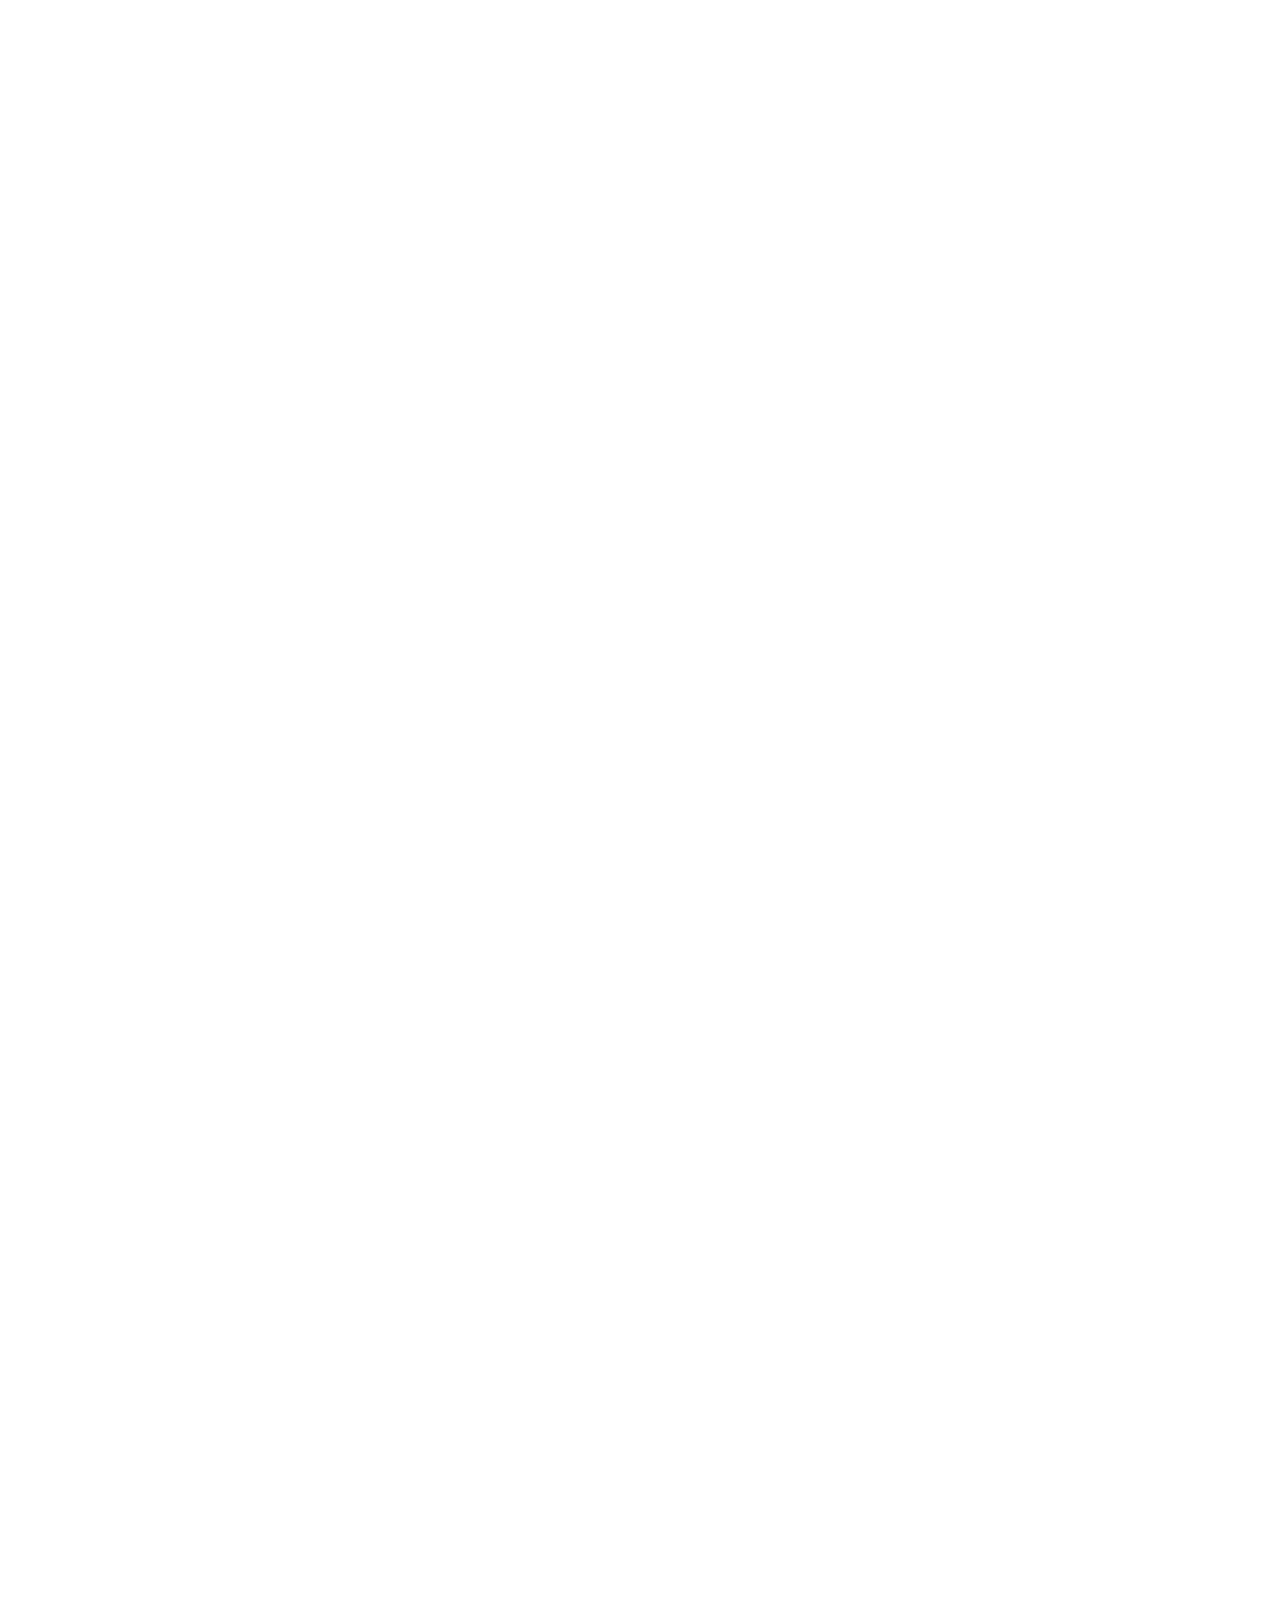
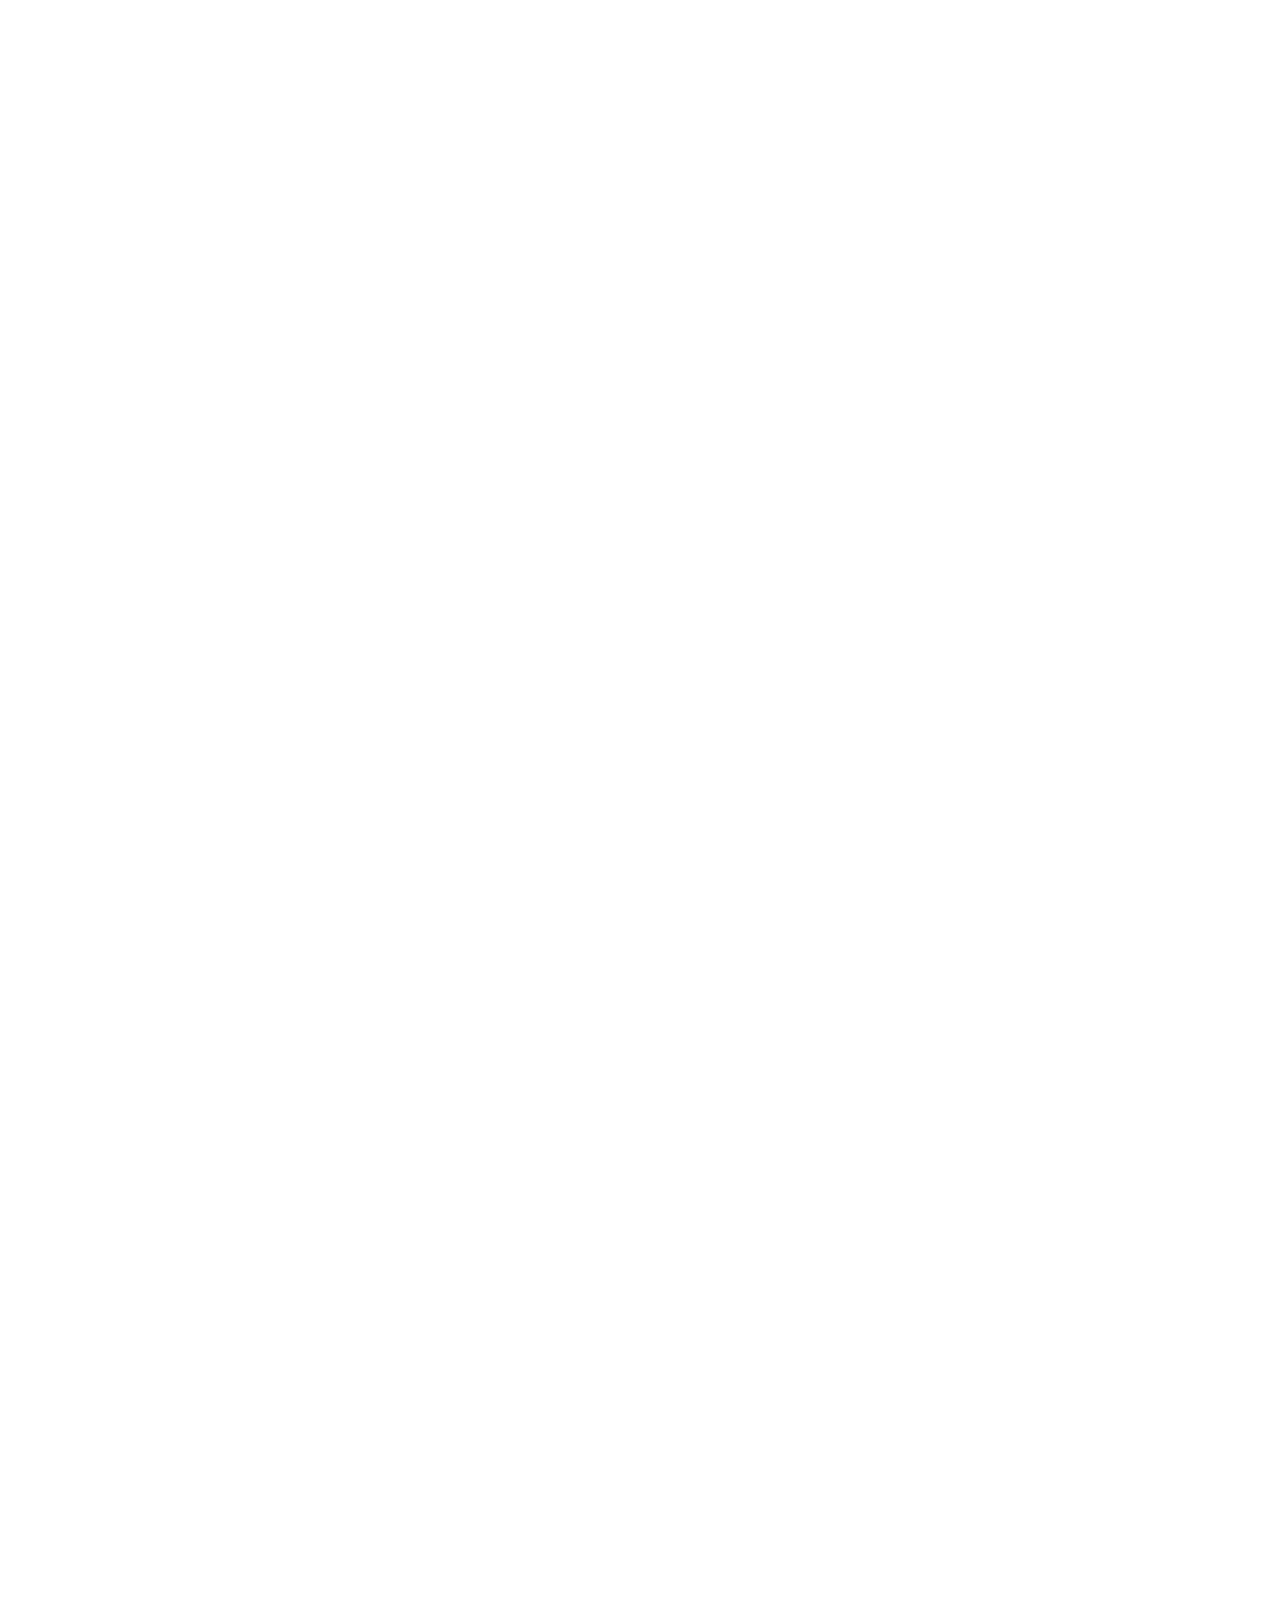
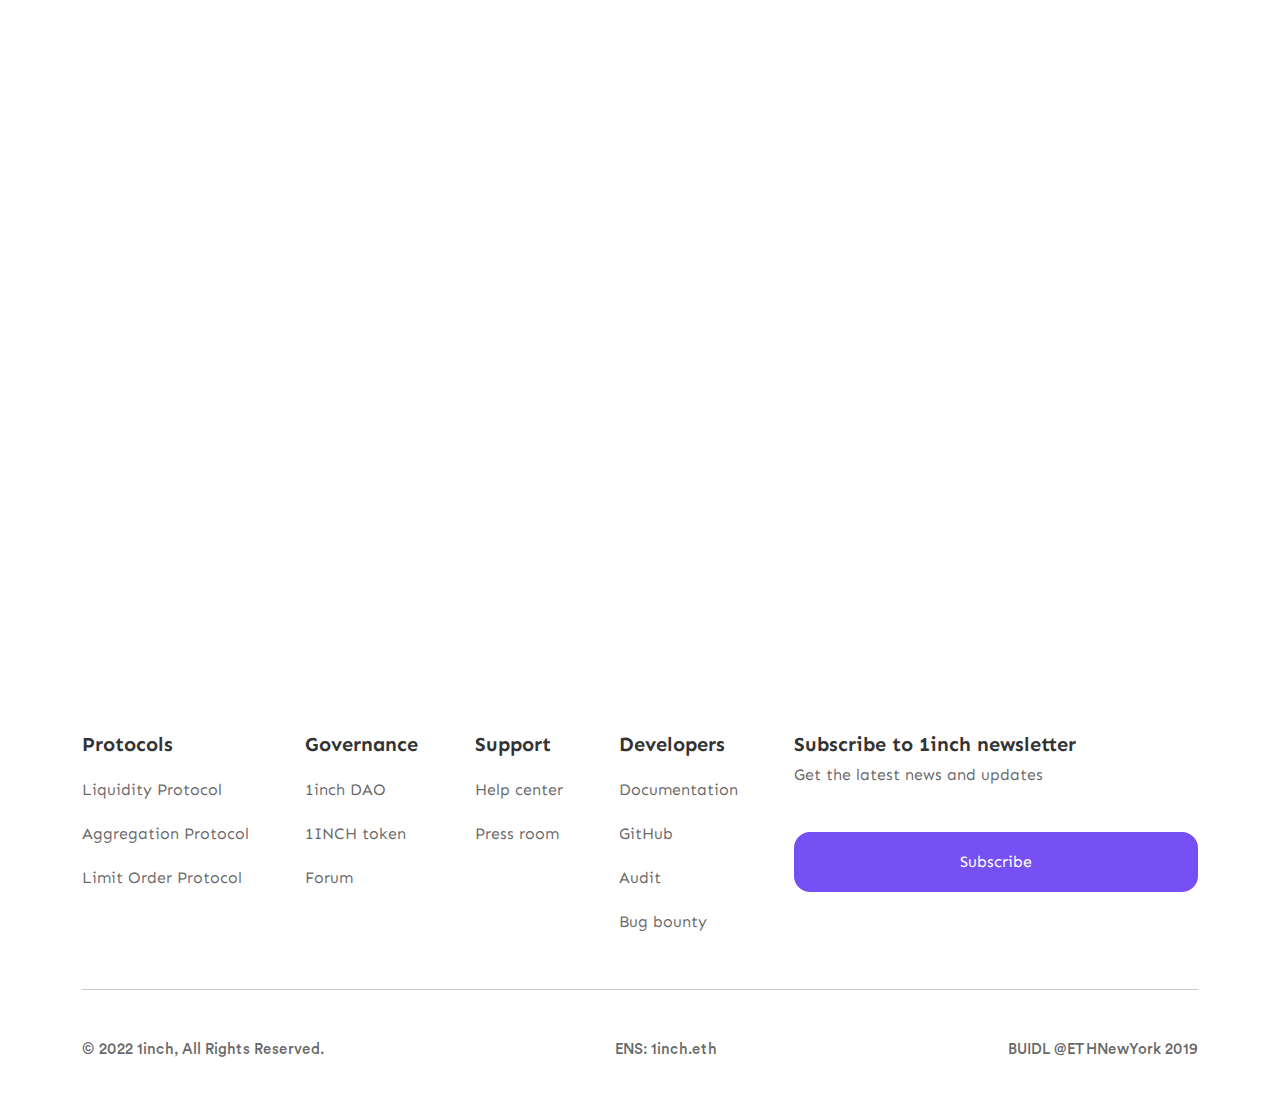
==== commit 4e70d798: "final version done" ====
--- a/index.html
+++ b/index.html
@@ -1,299 +1,484 @@
 <!DOCTYPE html>
 <html lang="en">
-
-<head>
-    <title>Entrend Token Website</title>
-    <!--Required meta tag-->
-    <meta charset="UTF-8">
-    <meta name="description" content="">
-    <meta name="viewport" content="width=device-width, initial-scale=1.0">
-    <meta property="og:title" content="">
-    <meta property="og:type" content="">
-    <meta property="og:url" content="">
-    <meta property="og:image" content="">
-    <!--google fonts cdn	-->
-    <link href="https://fonts.googleapis.com/css2?family=Inter:wght@400;500;600&family=Poppins:wght@400;500;600;700&family=Sen:wght@400;500;600;700;800&display=swap" rel="stylesheet">
-    <link rel="stylesheet" href="assets/font/stylesheet.css">
-
-    <!-- CSS File -->
-    <link rel="stylesheet" href="assets/css/normalize.css">
-    <link rel="stylesheet" href="assets/css/bootstrap.min.css">
-    <link rel="stylesheet" href="https://cdnjs.cloudflare.com/ajax/libs/font-awesome/6.3.0/css/all.min.css">
-    <link rel="stylesheet" href="assets/css/style.css">
-    <link rel="stylesheet" href="assets/css/sk_style.css">
-    <link rel="stylesheet" href="assets/css/responsive.css">
-</head>
-
-<body>
-
-    <!--Start Header Area-->
-    <header class="header_main_area">
-        <div class="container">
-            <div class="row">
-                <div class="col-md-12">
-                     <div class="menu">
-                         <ul>
-                            <li><a href="#">Home</a></li>
-                            <li><a href="#">About</a></li>
-                            <li><a class="logo" href="#"><img src="assets/images/logo.png" alt="logo"></a></li>
-                            <li><a href="#">Buy</a></li>
-                            <li><a href="#">Whitepaper</a></li>
-                        </ul>
-                     </div>
-                </div>
-            </div>
-        </div>
-    </header>
-    <!--End Header Area-->
-
-    <!-- start hero section -->
-    <section class="hero_main_area">
-        <div class="container">
-            <div class="row">
-                <div class="col-md-12">
-
-                    <div class="hero_content_area">
-                        <div class="hero_left_content">
-                             <div class="hero_log">
-                                 <img src="assets/images/logo.png" alt="logo">
-                             </div>
-                             <div class="hero_text">
-                                 <h1><span>Say Hello</span> To Entrend!</h1>
-                                 <p>Unleash the power of Web3 marketing with Entrend - Empowering brands to thrive in the decentralized revolution</p>
-                             </div>
-                             <div class="hero_button">
-                                 <a href="#">Joint entrend</a>
-                             </div>
-                        </div>
-                        <div class="hero_right_content">
+    <head>
+        <title>Entrend Token Website</title>
+        <!--Required meta tag-->
+        <meta charset="UTF-8" />
+        <meta name="description" content="" />
+        <meta name="viewport" content="width=device-width, initial-scale=1.0" />
+        <meta property="og:title" content="" />
+        <meta property="og:type" content="" />
+        <meta property="og:url" content="" />
+        <meta property="og:image" content="" />
+        <!-- favicon -->
+        <link rel="shortcut icon" href="assets/images/favicon.png" type="image/x-icon" />
+        <!--google fonts cdn	-->
+        <link href="https://fonts.googleapis.com/css2?family=Inter:wght@400;500;600&family=Poppins:wght@400;500;600;700&family=Sen:wght@400;500;600;700;800&display=swap" rel="stylesheet" />
+        <link rel="stylesheet" href="assets/font/stylesheet.css" />
+
+        <!-- CSS File -->
+        <link rel="stylesheet" href="assets/css/normalize.css" />
+        <link rel="stylesheet" href="assets/css/bootstrap.min.css" />
+        <link rel="stylesheet" href="https://cdnjs.cloudflare.com/ajax/libs/font-awesome/6.3.0/css/all.min.css" />
+        <!-- aos animations cdn -->
+        <link href="https://unpkg.com/aos@2.3.1/dist/aos.css" rel="stylesheet" />
+        <link rel="stylesheet" href="assets/css/style.css" />
+        <link rel="stylesheet" href="assets/css/responsive.css" />
+    </head>
+
+    <body>
+        <!--Start Header Area-->
+        <header class="header_main_area">
+            <div class="container">
+                <div class="row">
+                    <div class="col-md-12">
+                        <div class="menu">
+                            <ul>
+                                <li><a href="#">Home</a></li>
+                                <li><a href="#">About</a></li>
+                                <li>
+                                    <a class="logo" href="#"><img src="assets/images/logo.png" alt="logo" /></a>
+                                </li>
+                                <li><a href="#">Buy</a></li>
+                                <li><a href="#">Whitepaper</a></li>
+                            </ul>
+                        </div>
+                    </div>
+                </div>
+            </div>
+        </header>
+        <!--End Header Area-->
+
+        <!-- start hero section -->
+        <section class="hero_main_area">
+            <div class="container">
+                <div class="row">
+                    <div class="col-md-12">
+                        <div class="hero_content_area">
+                            <div class="hero_left_content" data-aos="fade-right">
+                                <div class="hero_log">
+                                    <img src="assets/images/logo.png" alt="logo" />
+                                </div>
+                                <div class="hero_text">
+                                    <h1><span>Say Hello</span> To Entrend!</h1>
+                                    <p>Unleash the power of Web3 marketing with Entrend - Empowering brands to thrive in the decentralized revolution</p>
+                                </div>
+                                <div class="hero_button">
+                                    <a href="#">Joint entrend</a>
+                                </div>
+                            </div>
+                            <div class="hero_right_content" data-aos="fade-left">
                                 <div class="hero_images">
-                                        <img src="assets/images/hero.png" alt="">
-                                </div>
-                        </div>
-                    </div>
-
-                </div>
-            </div>
-        </div>
-    </section>
-    <!-- End hero section -->
-
-    <!-- Start  entrend access section -->
-    <section class="entrend_access_main_area">
-        <div class="entrend_content_area">
-              <div class="left_entrend_access_items">
+                                    <img src="assets/images/hero.png" alt="" />
+                                </div>
+                            </div>
+                        </div>
+                    </div>
+                </div>
+            </div>
+        </section>
+        <!-- End hero section -->
+
+        <!-- Start  entrend access section -->
+        <section class="entrend_access_main_area">
+            <div class="entrend_content_area">
+                <div class="left_entrend_access_items" data-aos="fade-right">
                     <div class="tab_items_area">
                         <div class="tab">
                             <button class="tablinks" onclick="openCity(event, 'allone')" id="defaultOpen">All in One</button>
                             <button class="tablinks" onclick="openCity(event, 'global')">Global Access</button>
                             <button class="tablinks" onclick="openCity(event, 'earn')">Earn Passive Income</button>
-                          </div>
-                    </div>
-              </div>
-              <div class="right_entrend_acess">
+                        </div>
+                    </div>
+                </div>
+                <div class="right_entrend_acess" data-aos="fade-left">
                     <div class="tab_content_area">
                         <div id="allone" class="tabcontent">
-                             <div class="tab_images">
-                                 <img src="assets/images/Artboard10.png" alt="">
-                             </div>
-                             <div class="tab_txt">
-                                 <p>Streamline Your Social Media Marketing
-                                    <span>- Everything You Need in One Convenient Place</span> </p>
-                             </div>
-                             
+                            <div class="tab_images">
+                                <img src="assets/images/Artboard10.png" alt="" />
+                            </div>
+                            <div class="tab_txt">
+                                <p>Streamline Your Social Media Marketing <span>- Everything You Need in One Convenient Place</span></p>
+                            </div>
                         </div>
                         <div id="global" class="tabcontent">
                             <div class="tab_images">
-                                <img src="assets/images/Artboard10.png" alt="">
+                                <img src="assets/images/Artboard10.png" alt="" />
                             </div>
                             <div class="tab_txt">
-                                <p>Streamline Your Social Media Marketing
-                                   - Everything You Need in One Convenient Place</p>
-                            </div>
-                            
-                       </div>
-                       <div id="earn" class="tabcontent">
+                                <p>Streamline Your Social Media Marketing - Everything You Need in One Convenient Place</p>
+                            </div>
+                        </div>
+                        <div id="earn" class="tabcontent">
                             <div class="tab_images">
-                                <img src="assets/images/Artboard10.png" alt="">
+                                <img src="assets/images/Artboard10.png" alt="" />
                             </div>
                             <div class="tab_txt">
-                                <p>Streamline Your Social Media Marketing
-                                - Everything You Need in One Convenient Place</p>
-                            </div>
-                        
-                        </div>
-
-
-
-                    </div>
-              </div>
-        </div>
-    </section>
-    <!-- End  entrend access section -->
-
-    <!-- Start about entrend section area  -->
-    <section class="about_entrend_main_area">
-         <div class="container">
-            <div class="row">
-                <div class="col-md-12">
-                    <div class="about_entrend_content">
-                         <div class="section_heading">
-                                <h1 class="title_1">About ENTREND</h1>
-                                <p><span>Entrend empowers businesses to enhance their promotion efforts by allowing them to upload content through a user-friendly</span> <span>dashboard. This content can then be utilized by Entrend Advocates to spread the word about the business across their social</span> <span>media channels, offering a wider reach and greater exposure compared to traditional methods of solely posting on the</span> business's own social media accounts.</p>
-                         </div>
-                         <div class="about_entrend_video">
-                            <iframe  src="https://www.youtube.com/embed/gfGuPd1CELo?si=d1Nldw3uT_LKewOv&amp;start=6" title="YouTube video player" frameborder="0" allow="accelerometer; autoplay; clipboard-write; encrypted-media; gyroscope; picture-in-picture; web-share" allowfullscreen></iframe>
-                         </div>
-                    </div>
-                </div>
-            </div>
-         </div>
-    </section>
-    <!-- End about entrend section area  -->
-
-    <!--Start why entrend section area  -->
-    <section class="why_entrend sk_section_padding">
-        <div class="container">
-            <div class="section_heading">
-                <h1 class="title_1">Why Entrend?</h1> 
-            </div>
-            <div class="why_main">
-                <div class="single_why">
-                    <img src="assets/images/why/1.png" alt="">
-                    <div class="single_why_info">
-                        <h4>Network of advocates</h4>
-                        <p>Entrend provides businesses with a global network of advocates for unparalleled global reach in digital marketing. 
-                        </p>
-                    </div>
-                </div>
-                <div class="single_why">
-                    <img src="assets/images/why/2.png" alt="">
-                    <div class="single_why_info">
-                        <h4>Blockchain technology</h4>
-                        <p>The platform offers AI tools, customizable tasks, and transparent payments through blockchain technology. 
-                        </p>
-                    </div>
-                </div>
-                <div class="single_why">
-                    <img src="assets/images/why/3.png" alt="">
-                    <div class="single_why_info">
-                        <h4>Social media</h4>
-                        <p>Simplify social media management, streamline digital marketing efforts.</p>
-                    </div>
-                </div>
-            </div>
-        </div>
-    </section>
-    <!-- End why entrend section area  -->
-
-    <!-- Start Leverage section area  -->
-    <section class="leverage_area sk_section_padding">
-        <div class="container">
-            <div class="section_heading">
-                <h1 class="title_1">Leverage Your Socials</h1> 
-                <p>Join Entrend today and start leveraging your social media following to earn passive income. <br>
-                    Whether you're looking to supplement your income or replace your full-time job, Entrend provides an opportunity <br>to earn money by completing tasks from the Task Feed. </p> 
-            </div>
-            <div class="leverage_main">
-                <div class="levarage_left">
-                    <img src="assets/images/leverage/1.png" alt="">
-                    <p>As an Advocate, you can filter tasks based on your interests and connect with businesses that share similar passions. </p>
-                </div>
-                <div class="leverage_right"> 
-                    <img src="assets/images/leverage/2.png" alt="">
-                    <p>Earn USDC as payment for completing tasks and start building your income stream today! Complete 5 tasks and get rewarded!</p>
-                </div>
-            </div>
-        </div>
-    </section>
-    <!-- End Leverage section area  -->
-
-    <!-- Start Work section area  -->
-    <section class="work_area sk_section_padding">
-        <div class="container">
-            <div class="section_heading">
-                <h1 class="title_1">Work Gamified</h1> 
-                <p>Entrend is a platform that aims to make work fun and exciting by gamifying the process for businesses and advocates. The platform <br> has introduced mystery boxes as part of its reward system to enhance the user experience and add value to the ENT token. </p> 
-            </div>
-            <div class="work_img">
-                <img src="assets/images/work/img.png" alt="">
-            </div>
-        </div>
-    </section>
-    <!-- End Work section area  -->
-
-    <!-- Start question section area  -->
-    <section class="question_area sk_section_padding">
-        <div class="container">
-            <div class="section_heading">
-                <h1 class="title_1">Frequently Asked Question</h1>  
-            </div>
-            <div class="question_main">
-                <div class="accordion accordion-flush" id="accordionFlushExample">
-
-                    <div class="accordion-item">
-                      <h2 class="accordion-header" id="flush-headingOne">
-                        <button class="accordion-button collapsed" type="button" data-bs-toggle="collapse" data-bs-target="#flush-collapseOne" aria-expanded="false" aria-controls="flush-collapseOne">
-                            Do we have free plan?
-                        </button>
-                      </h2>
-                      <div id="flush-collapseOne" class="accordion-collapse collapse" aria-labelledby="flush-headingOne" data-bs-parent="#accordionFlushExample">
-                        <div class="accordion-body">Placeholder content for this accordion, which is intended to demonstrate the <code>.accordion-flush</code> class. This is the first item's accordion body.</div>
-                      </div>
-                    </div>
-
-                    <div class="accordion-item">
-                      <h2 class="accordion-header" id="flush-headingTwo">
-                        <button class="accordion-button collapsed" type="button" data-bs-toggle="collapse" data-bs-target="#flush-collapseTwo" aria-expanded="false" aria-controls="flush-collapseTwo">
-                            Do we have any physical office?
-                        </button>
-                      </h2>
-                      <div id="flush-collapseTwo" class="accordion-collapse collapse" aria-labelledby="flush-headingTwo" data-bs-parent="#accordionFlushExample">
-                        <div class="accordion-body">Placeholder content for this accordion, which is intended to demonstrate the <code>.accordion-flush</code> class. This is the second item's accordion body. Let's imagine this being filled with some actual content.</div>
-                      </div>
-                    </div>
-
-                    <div class="accordion-item">
-                      <h2 class="accordion-header" id="flush-headingThree">
-                        <button class="accordion-button collapsed" type="button" data-bs-toggle="collapse" data-bs-target="#flush-collapseThree" aria-expanded="false" aria-controls="flush-collapseThree">
-                          Do we hire new employes?
-                        </button>
-                      </h2>
-                      <div id="flush-collapseThree" class="accordion-collapse collapse" aria-labelledby="flush-headingThree" data-bs-parent="#accordionFlushExample">
-                        <div class="accordion-body">Placeholder content for this accordion, which is intended to demonstrate the <code>.accordion-flush</code> class. This is the third item's accordion body. Nothing more exciting happening here in terms of content, but just filling up the space to make it look, at least at first glance, a bit more representative of how this would look in a real-world application.</div>
-                      </div>
-                    </div>
-
-                    <div class="accordion-item">
-                      <h2 class="accordion-header" id="flush-headingFour">
-                        <button class="accordion-button collapsed" type="button" data-bs-toggle="collapse" data-bs-target="#flush-collapseFour" aria-expanded="false" aria-controls="flush-collapseFour">
-                          What is our mission?
-                        </button>
-                      </h2>
-                      <div id="flush-collapseFour" class="accordion-collapse collapse" aria-labelledby="flush-headingFour" data-bs-parent="#accordionFlushExample">
-                        <div class="accordion-body">Placeholder content for this accordion, which is intended to demonstrate the <code>.accordion-flush</code> class. This is the third item's accordion body. Nothing more exciting happening here in terms of content, but just filling up the space to make it look, at least at first glance, a bit more representative of how this would look in a real-world application.</div>
-                      </div>
-                    </div>
-
-                  </div>
-            </div>
-        </div>
-    </section>
-    <!-- End question section area  -->
-
-
-
-
-
-
-
-    <!-- JS File -->
-    <script src="assets/js/modernizr-3.11.2.min.js"></script>
-    <script src="assets/js/jquery.min.js"></script>
-    <script src="assets/js/popper.min.js"></script>
-    <script src="assets/js/bootstrap.min.js"></script>
-    <script src="assets/js/custom.js"></script>
-
-</body>
-
+                                <p>Streamline Your Social Media Marketing - Everything You Need in One Convenient Place</p>
+                            </div>
+                        </div>
+                    </div>
+                </div>
+            </div>
+        </section>
+        <!-- End  entrend access section -->
+
+        <!-- Start about entrend section area  -->
+        <section class="about_entrend_main_area">
+            <div class="container">
+                <div class="row">
+                    <div class="col-md-12">
+                        <div class="about_entrend_content">
+                            <div class="section_heading" data-aos="fade-up">
+                                <h2 class="title_1">About ENTREND</h2>
+                                <p>
+                                    <span>Entrend empowers businesses to enhance their promotion efforts by allowing them to upload content through a user-friendly</span>
+                                    <span>dashboard. This content can then be utilized by Entrend Advocates to spread the word about the business across their social</span>
+                                    <span>media channels, offering a wider reach and greater exposure compared to traditional methods of solely posting on the</span> business's own social media accounts.
+                                </p>
+                            </div>
+                            <div class="about_entrend_video" data-aos="zoom-in">
+                                <iframe
+                                    src="https://www.youtube.com/embed/gfGuPd1CELo?si=d1Nldw3uT_LKewOv&amp;start=6"
+                                    title="YouTube video player"
+                                    frameborder="0"
+                                    allow="accelerometer; autoplay; clipboard-write; encrypted-media; gyroscope; picture-in-picture; web-share"
+                                    allowfullscreen
+                                ></iframe>
+                            </div>
+                        </div>
+                    </div>
+                </div>
+            </div>
+        </section>
+        <!-- End about entrend section area  -->
+
+        <!-- Start advocate main area -->
+        <section class="advocate_main_area">
+            <div class="container">
+                <div class="row">
+                    <div class="col-md-12">
+                        <div class="advocate_content_area">
+                            <div class="advocate_text_area" data-aos="fade-up">
+                                <h2 class="title_1">What are <span>Advocates?</span></h2>
+                                <p>
+                                    <span>Entrend Advocates promote content and expand businesses' reach.</span> <span>Anyone interested in generating passive income with a social media</span>
+                                    <span>following can become an Advocate. They select tasks from the Task</span> <span>Feed, completing them and receiving ENT tokens as payment, which can</span>
+                                    <span>be turned into cash! Advocates use keywords to search for tasks and</span> <span>filter results based on their interests, connecting with businesses that</span>
+                                    <span>share similar interests to target their promotions towards the right</span> audience.
+                                </p>
+                            </div>
+
+                            <div class="purchase_nft_area" data-aos="fade-up">
+                                <div class="nft_purchase_card">
+                                    <div class="nft_purchase_title">
+                                        <h3>Purchase <span>ENT</span> now</h3>
+                                    </div>
+                                    <div class="purchase_sender_area">
+                                        <div class="purchase_send_item">
+                                            <div class="send_box">
+                                                <p>Send</p>
+                                                <a href="#">
+                                                    <p>How does this work</p>
+                                                    <span>?</span>
+                                                </a>
+                                            </div>
+                                            <div class="crypto_box">
+                                                <button>Crypto</button>
+                                                <button>Fiat <img src="assets/images/flat_icon.svg" alt="" /></button>
+                                            </div>
+                                            <div class="down_arrow">
+                                                <a href="#"><img src="assets/images/down_long.svg" alt="" /></a>
+                                            </div>
+                                            <div class="purchase_amount_items">
+                                                <div class="purchase_amount">
+                                                    <p><span>$ENT</span> BEP-20</p>
+                                                    <span>|</span>
+                                                    <input type="text" placeholder="0.00" />
+                                                </div>
+                                            </div>
+                                            <div class="purchase_address">
+                                                <label for="purchase">Destination wallet</label>
+                                                <input type="text" id="purchase" placeholder="Enter the address where you want to receive $ENT" />
+                                                <button type="submit">Purchase</button>
+                                                <p>Powered by Shhwap</p>
+                                            </div>
+                                        </div>
+                                    </div>
+                                </div>
+                            </div>
+                        </div>
+                    </div>
+                </div>
+            </div>
+        </section>
+        <!-- End advocate main area -->
+
+        <!-- Start business main area -->
+        <section class="business_main_area">
+            <div class="container">
+                <div class="row">
+                    <div class="col-md-12">
+                        <div class="business_content_area">
+                            <div class="business_left_images" data-aos="fade-up">
+                                <div class="desktop_business_images">
+                                    <img src="assets/images/business.png" alt="" />
+                                </div>
+                            </div>
+                            <div class="business_right_text" data-aos="fade-up">
+                                <div class="business_text">
+                                    <h2 class="title_1">Who are <span>Bussiness?</span></h2>
+                                    <p>
+                                        <span>Entrend Advocates promote content and expand businesses' reach.</span> <span>Anyone interested in generating passive income with a social media</span>
+                                        <span>following can become an Advocate. They select tasks from the Task</span> <span>Feed, completing them and receiving ENT tokens as payment, which can</span>
+                                        <span>be turned into cash! Advocates use keywords to search for tasks and</span> <span>filter results based on their interests, connecting with businesses that</span>
+                                        <span>share similar interests to target their promotions towards the right</span> audience.
+                                    </p>
+                                    <a href="#">Become A Business</a>
+                                </div>
+                            </div>
+                        </div>
+                    </div>
+                </div>
+            </div>
+        </section>
+        <!-- End business main area -->
+
+        <!-- Start user flow main area -->
+        <section class="user_flow_main_area">
+            <div class="container">
+                <div class="row">
+                    <div class="col-md-12">
+                        <div class="user_flow_content" data-aos="zoom-in">
+                            <img src="assets/images/user-flow.png" alt="" />
+                        </div>
+                    </div>
+                </div>
+            </div>
+        </section>
+        <!-- End user flow main area -->
+
+        <!--Start why entrend section area  -->
+        <section class="why_entrend section_padding">
+            <div class="container">
+                <div class="section_heading" data-aos="fade-up">
+                    <h1 class="title_1">Why Entrend?</h1>
+                </div>
+                <div class="why_main">
+                    <div class="single_why" data-aos="fade-right">
+                        <img src="assets/images/why/1.png" alt="" />
+                        <div class="single_why_info">
+                            <h4>Network of advocates</h4>
+                            <p>Entrend provides businesses with a global network of advocates for unparalleled global reach in digital marketing.</p>
+                        </div>
+                    </div>
+                    <div class="single_why" data-aos="fade-up">
+                        <img src="assets/images/why/2.png" alt="" />
+                        <div class="single_why_info">
+                            <h4>Blockchain technology</h4>
+                            <p>The platform offers AI tools, customizable tasks, and transparent payments through blockchain technology.</p>
+                        </div>
+                    </div>
+                    <div class="single_why" data-aos="fade-left">
+                        <img src="assets/images/why/3.png" alt="" />
+                        <div class="single_why_info">
+                            <h4>Social media</h4>
+                            <p>Simplify social media management, streamline digital marketing efforts.</p>
+                        </div>
+                    </div>
+                </div>
+            </div>
+        </section>
+        <!-- End why entrend section area  -->
+
+        <!-- Start Leverage section area  -->
+        <section class="leverage_area section_padding">
+            <div class="container">
+                <div class="section_heading" data-aos="fade-up">
+                    <h1 class="title_1">Leverage Your Socials</h1>
+                    <p>
+                        Join Entrend today and start leveraging your social media following to earn passive income. <br />
+                        Whether you're looking to supplement your income or replace your full-time job, Entrend provides an opportunity <br />
+                        to earn money by completing tasks from the Task Feed.
+                    </p>
+                </div>
+                <div class="leverage_main">
+                    <div class="levarage_left" data-aos="fade-right">
+                        <img src="assets/images/leverage/1.png" alt="" />
+                        <p>As an Advocate, you can filter tasks based on your interests and connect with businesses that share similar passions.</p>
+                    </div>
+                    <div class="leverage_right" data-aos="fade-left">
+                        <img src="assets/images/leverage/2.png" alt="" />
+                        <p>Earn USDC as payment for completing tasks and start building your income stream today! Complete 5 tasks and get rewarded!</p>
+                    </div>
+                </div>
+            </div>
+        </section>
+        <!-- End Leverage section area  -->
+
+        <!-- Start Work section area  -->
+        <section class="work_area section_padding">
+            <div class="container">
+                <div class="section_heading" data-aos="fade-up">
+                    <h1 class="title_1">Work Gamified</h1>
+                    <p>
+                        Entrend is a platform that aims to make work fun and exciting by gamifying the process for businesses and advocates. The platform <br />
+                        has introduced mystery boxes as part of its reward system to enhance the user experience and add value to the ENT token.
+                    </p>
+                </div>
+                <div class="work_img" data-aos="fade-up">
+                    <img src="assets/images/work/img.png" alt="" />
+                </div>
+            </div>
+        </section>
+        <!-- End Work section area  -->
+
+        <!-- Start question section area  -->
+        <section class="question_area section_padding">
+            <div class="container">
+                <div class="section_heading" data-aos="fade-up">
+                    <h1 class="title_1">Frequently Asked Question</h1>
+                </div>
+                <div class="question_main">
+                    <div class="accordion accordion-flush" id="accordionFlushExample">
+                        <div class="accordion-item" data-aos="fade-up">
+                            <h2 class="accordion-header" id="flush-headingOne">
+                                <button class="accordion-button collapsed" type="button" data-bs-toggle="collapse" data-bs-target="#flush-collapseOne" aria-expanded="false" aria-controls="flush-collapseOne">
+                                    Do we have free plan?
+                                </button>
+                            </h2>
+                            <div id="flush-collapseOne" class="accordion-collapse collapse" aria-labelledby="flush-headingOne" data-bs-parent="#accordionFlushExample">
+                                <div class="accordion-body">
+                                    <p>
+                                        Lorem ipsum dolor sit amet, consectetur adipiscing elit, sed do eiusmod tempor incididunt ut labore et dolore magna aliqua. Ut enim ad minim veniam, quis nostrud exercitation ullamco laboris nisi ut
+                                        aliquip ex ea commodo consequat. Duis aute irure dolor in reprehenderit in voluptate velit esse cillum dolore eu fugiat nulla pariatur. Excepteur sint occaecat cupidatat non proident, sunt in culpa
+                                        qui officia deserunt mollit anim id est laborum.
+                                    </p>
+                                </div>
+                            </div>
+                        </div>
+
+                        <div class="accordion-item" data-aos="fade-up">
+                            <h2 class="accordion-header" id="flush-headingTwo">
+                                <button class="accordion-button collapsed" type="button" data-bs-toggle="collapse" data-bs-target="#flush-collapseTwo" aria-expanded="false" aria-controls="flush-collapseTwo">
+                                    Do we have any physical office?
+                                </button>
+                            </h2>
+                            <div id="flush-collapseTwo" class="accordion-collapse collapse" aria-labelledby="flush-headingTwo" data-bs-parent="#accordionFlushExample">
+                                <div class="accordion-body">
+                                    <p>
+                                        Lorem ipsum dolor sit amet, consectetur adipiscing elit, sed do eiusmod tempor incididunt ut labore et dolore magna aliqua. Ut enim ad minim veniam, quis nostrud exercitation ullamco laboris nisi ut
+                                        aliquip ex ea commodo consequat. Duis aute irure dolor in reprehenderit in voluptate velit esse cillum dolore eu fugiat nulla pariatur. Excepteur sint occaecat cupidatat non proident, sunt in culpa
+                                        qui officia deserunt mollit anim id est laborum.
+                                    </p>
+                                </div>
+                            </div>
+                        </div>
+
+                        <div class="accordion-item" data-aos="fade-up">
+                            <h2 class="accordion-header" id="flush-headingThree">
+                                <button class="accordion-button collapsed" type="button" data-bs-toggle="collapse" data-bs-target="#flush-collapseThree" aria-expanded="false" aria-controls="flush-collapseThree">
+                                    Do we hire new employes?
+                                </button>
+                            </h2>
+                            <div id="flush-collapseThree" class="accordion-collapse collapse" aria-labelledby="flush-headingThree" data-bs-parent="#accordionFlushExample">
+                                <div class="accordion-body">
+                                    <p>
+                                        Lorem ipsum dolor sit amet, consectetur adipiscing elit, sed do eiusmod tempor incididunt ut labore et dolore magna aliqua. Ut enim ad minim veniam, quis nostrud exercitation ullamco laboris nisi ut
+                                        aliquip ex ea commodo consequat. Duis aute irure dolor in reprehenderit in voluptate velit esse cillum dolore eu fugiat nulla pariatur. Excepteur sint occaecat cupidatat non proident, sunt in culpa
+                                        qui officia deserunt mollit anim id est laborum.
+                                    </p>
+                                </div>
+                            </div>
+                        </div>
+
+                        <div class="accordion-item" data-aos="fade-up">
+                            <h2 class="accordion-header" id="flush-headingFour">
+                                <button class="accordion-button collapsed" type="button" data-bs-toggle="collapse" data-bs-target="#flush-collapseFour" aria-expanded="false" aria-controls="flush-collapseFour">
+                                    What is our mission?
+                                </button>
+                            </h2>
+                            <div id="flush-collapseFour" class="accordion-collapse collapse" aria-labelledby="flush-headingFour" data-bs-parent="#accordionFlushExample">
+                                <div class="accordion-body">
+                                    <p>
+                                        Lorem ipsum dolor sit amet, consectetur adipiscing elit, sed do eiusmod tempor incididunt ut labore et dolore magna aliqua. Ut enim ad minim veniam, quis nostrud exercitation ullamco laboris nisi ut
+                                        aliquip ex ea commodo consequat. Duis aute irure dolor in reprehenderit in voluptate velit esse cillum dolore eu fugiat nulla pariatur. Excepteur sint occaecat cupidatat non proident, sunt in culpa
+                                        qui officia deserunt mollit anim id est laborum.
+                                    </p>
+                                </div>
+                            </div>
+                        </div>
+                    </div>
+                </div>
+            </div>
+        </section>
+        <!-- End question section area  -->
+
+        <!-- End question section area  -->
+        <footer class="footer_area">
+            <div class="container">
+                <div class="footer_main">
+                    <div class="footer_single">
+                        <h4>Protocols</h4>
+                        <ul class="footer_list">
+                            <li><a href="#">Liquidity Protocol</a></li>
+                            <li><a href="#">Aggregation Protocol</a></li>
+                            <li><a href="#">Limit Order Protocol</a></li>
+                        </ul>
+                    </div>
+                    <div class="footer_single">
+                        <h4>Governance</h4>
+                        <ul class="footer_list">
+                            <li><a href="#">1inch DAO</a></li>
+                            <li><a href="#">1INCH token</a></li>
+                            <li><a href="#">Forum</a></li>
+                        </ul>
+                    </div>
+                    <div class="footer_single">
+                        <h4>Support</h4>
+                        <ul class="footer_list">
+                            <li><a href="#">Help center</a></li>
+                            <li><a href="#">Press room</a></li>
+                        </ul>
+                    </div>
+                    <div class="footer_single">
+                        <h4>Developers</h4>
+                        <ul class="footer_list">
+                            <li><a href="#">Documentation</a></li>
+                            <li><a href="#">GitHub</a></li>
+                            <li><a href="#">Audit</a></li>
+                            <li><a href="#">Bug bounty</a></li>
+                        </ul>
+                    </div>
+                    <div class="footer_single">
+                        <h4>Subscribe to 1inch newsletter</h4>
+                        <p>Get the latest news and updates</p>
+                        <a href="#">Subscribe</a>
+                    </div>
+                </div>
+                <hr />
+                <div class="copy_footer">
+                    <p>© 2022 1inch, All Rights Reserved.</p>
+                    <p>ENS: 1inch.eth</p>
+                    <p>BUIDL @ETHNewYork 2019</p>
+                </div>
+            </div>
+        </footer>
+        <!-- End question section area  -->
+
+        <!-- JS File -->
+        <script src="assets/js/modernizr-3.11.2.min.js"></script>
+        <script src="assets/js/jquery.min.js"></script>
+        <script src="assets/js/popper.min.js"></script>
+        <script src="assets/js/bootstrap.min.js"></script>
+        <!-- Aos animation js -->
+        <script src="https://unpkg.com/aos@2.3.1/dist/aos.js"></script>
+        <script src="assets/js/custom.js"></script>
+
+        <script>
+            AOS.init({
+                duration: 800,
+            });
+        </script>
+    </body>
 </html>
--- a/assets/css/style.css
+++ b/assets/css/style.css
@@ -89,18 +89,22 @@
 	line-height: 72px;
 }
 
-.container, .container-lg, .container-md, .container-sm, .container-xl, .container-xxl {
-	max-width: 1400px;
-}
+
 /* start header area css */
 .menu {
 	padding: 27px 0;
 }
 
 .menu ul {
-	display: flex;
-	justify-content: center;
-	align-items: center;
+	display: -webkit-box;
+	display: -ms-flexbox;
+	display: flex;
+	-webkit-box-pack: center;
+	    -ms-flex-pack: center;
+	        justify-content: center;
+	-webkit-box-align: center;
+	    -ms-flex-align: center;
+	        align-items: center;
 }
 .menu ul li a {
 	color: #1F2937;
@@ -175,9 +179,15 @@
   position: relative;
 }
 .hero_content_area {
-	display: flex;
-	justify-content: space-between;
-	align-items: center;
+	display: -webkit-box;
+	display: -ms-flexbox;
+	display: flex;
+	-webkit-box-pack: justify;
+	    -ms-flex-pack: justify;
+	        justify-content: space-between;
+	-webkit-box-align: center;
+	    -ms-flex-align: center;
+	        align-items: center;
 }
 .hero_images {
 	position: relative;
@@ -188,29 +198,43 @@
 
 /* Start entrend access main area */
 .entrend_content_area {
-	display: flex;
-	justify-content: space-between;
-	flex-wrap: wrap;
+	display: -webkit-box;
+	display: -ms-flexbox;
+	display: flex;
+	-webkit-box-pack: justify;
+	    -ms-flex-pack: justify;
+	        justify-content: space-between;
+	-ms-flex-wrap: wrap;
+	    flex-wrap: wrap;
 }
 .left_entrend_access_items {
-	flex: 0 0 50%;
+	-webkit-box-flex: 0;
+	    -ms-flex: 0 0 50%;
+	        flex: 0 0 50%;
 	background: #6D79FF;
 }
 .right_entrend_acess {
-	flex: 0 0 50%;
+	-webkit-box-flex: 0;
+	    -ms-flex: 0 0 50%;
+	        flex: 0 0 50%;
 	background: #515FFF;
 }
 
 
 /* Style the tab content */
 .tabcontent {
-  animation: fadeEffect 1s; /* Fading effect takes 1 second */
+  -webkit-animation: fadeEffect 1s;
+          animation: fadeEffect 1s; /* Fading effect takes 1 second */
 }
 
 /* Go from zero to full opacity */
+@-webkit-keyframes fadeEffect {
+  from {opacity: 0;-ms-filter: "progid:DXImageTransform.Microsoft.Alpha(Opacity=0)";}
+  to {opacity: 1;-ms-filter: "progid:DXImageTransform.Microsoft.Alpha(Opacity=100)";}
+}
 @keyframes fadeEffect {
-  from {opacity: 0;}
-  to {opacity: 1;}
+  from {opacity: 0;-ms-filter: "progid:DXImageTransform.Microsoft.Alpha(Opacity=0)";}
+  to {opacity: 1;-ms-filter: "progid:DXImageTransform.Microsoft.Alpha(Opacity=100)";}
 }
 .tab button {
 	color: #FFF;
@@ -228,14 +252,24 @@
   padding: 24px 64px; 
   margin-top: 64px;
   opacity: 0.8;
+  -ms-filter: "progid:DXImageTransform.Microsoft.Alpha(Opacity=80)";
 }
 .tab_items_area .tab {
+	display: -webkit-box;
+	display: -ms-flexbox;
 	display: flex;
 	max-width: 505px;
 	width: 100%;
-	align-items: flex-start;
-	flex-direction: column;
-	justify-content: center;
+	-webkit-box-align: start;
+	    -ms-flex-align: start;
+	        align-items: flex-start;
+	-webkit-box-orient: vertical;
+	-webkit-box-direction: normal;
+	    -ms-flex-direction: column;
+	        flex-direction: column;
+	-webkit-box-pack: center;
+	    -ms-flex-pack: center;
+	        justify-content: center;
 	margin: auto;
 	padding: 213px 0 323px;
 }
@@ -299,7 +333,8 @@
 	width: 100%;
 	border-radius: 8px;
 	background: rgba(0, 0, 0, 0.20);
-	backdrop-filter: blur(14.261306762695312px);
+	-webkit-backdrop-filter: blur(14.261306762695312px);
+	        backdrop-filter: blur(14.261306762695312px);
 }
 /* Start advocate_main_area css */
 .down_arrow a img {
@@ -310,10 +345,11 @@
   padding: 0;
 }
 .nft_purchase_card {
-	/* max-width: 765px; */
+	max-width: 765px;
 	width: 100%;
 	border-radius: 48px;
 	border: 1px solid #273A38;
+	background: -webkit-linear-gradient(291deg, #1F2D26 35.21%, #0B0F0E 111.91%);
 	background: linear-gradient(159deg, #1F2D26 35.21%, #0B0F0E 111.91%);
 	padding: 56px;
 }
@@ -348,7 +384,8 @@
 	font-style: normal;
 	font-weight: 400;
 	line-height: normal;
-	text-decoration-line: underline;
+	-webkit-text-decoration-line: underline;
+	        text-decoration-line: underline;
 	display: inline-block;
 }
 .send_box a span {
@@ -361,20 +398,34 @@
 	font-style: normal;
 	font-weight: 300;
 	line-height: normal;
-	display: flex;
-	justify-content: center;
-	align-items: center;
+	display: -webkit-box;
+	display: -ms-flexbox;
+	display: flex;
+	-webkit-box-pack: center;
+	    -ms-flex-pack: center;
+	        justify-content: center;
+	-webkit-box-align: center;
+	    -ms-flex-align: center;
+	        align-items: center;
 	border-radius: 50%;
 	padding: 2px 7px;
   margin-left: 8px;
 }
 .send_box a {
+	display: -webkit-box;
+	display: -ms-flexbox;
 	display: flex;
 }
 .send_box {
-	display: flex;
-	justify-content: space-between;
-	align-items: center;
+	display: -webkit-box;
+	display: -ms-flexbox;
+	display: flex;
+	-webkit-box-pack: justify;
+	    -ms-flex-pack: justify;
+	        justify-content: space-between;
+	-webkit-box-align: center;
+	    -ms-flex-align: center;
+	        align-items: center;
 }
 .crypto_box button img {
 	width: 13.25px;
@@ -389,22 +440,33 @@
 	font-weight: 400;
 	line-height: normal;
 	border-radius: 40px;
+	background: -webkit-linear-gradient(344deg, #0E2421 6%, rgba(29, 24, 24, 0.94) 122.1%, rgba(24, 62, 28, 0.94) 122.1%);
 	background: linear-gradient(106deg, #0E2421 6%, rgba(29, 24, 24, 0.94) 122.1%, rgba(24, 62, 28, 0.94) 122.1%);
+	display: -webkit-box;
+	display: -ms-flexbox;
 	display: flex;
 	padding: 8px 24px;
-	justify-content: center;
-	align-items: center;
+	-webkit-box-pack: center;
+	    -ms-flex-pack: center;
+	        justify-content: center;
+	-webkit-box-align: center;
+	    -ms-flex-align: center;
+	        align-items: center;
 	gap: 8px;
 	width: 306px;
 	height: 56px;
 }
 .crypto_box {
   margin-top: 16px;
+	display: -webkit-box;
+	display: -ms-flexbox;
 	display: flex;
 	padding: 9px 16px;
 	gap: 15px;
-	justify-content: space-around;
+	-ms-flex-pack: distribute;
+	    justify-content: space-around;
 	border-radius: 72px;
+	background: -webkit-linear-gradient(358deg, #273A38 48.25%, #212825 71.54%);
 	background: linear-gradient(92deg, #273A38 48.25%, #212825 71.54%);
 }
 .purchase_send_item {
@@ -441,24 +503,53 @@
 	background: transparent;
 	border: none;
 	opacity: 1;
+	-ms-filter: "progid:DXImageTransform.Microsoft.Alpha(Opacity=100)";
+	display: -webkit-box;
+	display: -ms-flexbox;
 	display: flex;
 	width: 138px;
-	align-items: center;
+	-webkit-box-align: center;
+	    -ms-flex-align: center;
+	        align-items: center;
 	padding: 0px 10px;
+}
+.purchase_amount input::-webkit-input-placeholder{
+  opacity: 1;
+  -ms-filter: "progid:DXImageTransform.Microsoft.Alpha(Opacity=100)";
+  color: #CCE2E0;
+}
+.purchase_amount input::-moz-placeholder{
+  opacity: 1;
+  -ms-filter: "progid:DXImageTransform.Microsoft.Alpha(Opacity=100)";
+  color: #CCE2E0;
+}
+.purchase_amount input:-ms-input-placeholder{
+  opacity: 1;
+  -ms-filter: "progid:DXImageTransform.Microsoft.Alpha(Opacity=100)";
+  color: #CCE2E0;
 }
 .purchase_amount input::placeholder{
   opacity: 1;
+  -ms-filter: "progid:DXImageTransform.Microsoft.Alpha(Opacity=100)";
   color: #CCE2E0;
 }
 .purchase_amount {
-	flex-wrap: wrap;
+	-ms-flex-wrap: wrap;
+	    flex-wrap: wrap;
 	border-radius: 40px;
+	background: -webkit-linear-gradient(344deg, #0E2421 6%, rgba(29, 24, 24, 0.94) 122.1%, rgba(24, 62, 28, 0.94) 122.1%);
 	background: linear-gradient(106deg, #0E2421 6%, rgba(29, 24, 24, 0.94) 122.1%, rgba(24, 62, 28, 0.94) 122.1%);
+	display: -webkit-box;
+	display: -ms-flexbox;
 	display: flex;
 	height: 72px;
 	padding: 22px 40px;
-	justify-content: space-between;
-	align-items: center;
+	-webkit-box-pack: justify;
+	    -ms-flex-pack: justify;
+	        justify-content: space-between;
+	-webkit-box-align: center;
+	    -ms-flex-align: center;
+	        align-items: center;
 }
 .purchase_amount > span {
 	color: #CCE2E0;
@@ -483,17 +574,37 @@
 	font-weight: 400;
 	line-height: normal;
 	border-radius: 40px;
+	background: -webkit-linear-gradient(344deg, #0E2421 6%, rgba(29, 24, 24, 0.94) 122.1%, rgba(24, 62, 28, 0.94) 122.1%);
 	background: linear-gradient(106deg, #0E2421 6%, rgba(29, 24, 24, 0.94) 122.1%, rgba(24, 62, 28, 0.94) 122.1%);
+	display: -webkit-box;
+	display: -ms-flexbox;
 	display: flex;
 	width: 100%;
 	height: 56px;
 	padding: 20px 30px 17px 30px;
-	justify-content: center;
-	align-items: center;
+	-webkit-box-pack: center;
+	    -ms-flex-pack: center;
+	        justify-content: center;
+	-webkit-box-align: center;
+	    -ms-flex-align: center;
+	        align-items: center;
 	border: none;
+}
+.purchase_address input::-webkit-input-placeholder{
+  opacity: 1;
+  -ms-filter: "progid:DXImageTransform.Microsoft.Alpha(Opacity=100)";
+}
+.purchase_address input::-moz-placeholder{
+  opacity: 1;
+  -ms-filter: "progid:DXImageTransform.Microsoft.Alpha(Opacity=100)";
+}
+.purchase_address input:-ms-input-placeholder{
+  opacity: 1;
+  -ms-filter: "progid:DXImageTransform.Microsoft.Alpha(Opacity=100)";
 }
 .purchase_address input::placeholder{
   opacity: 1;
+  -ms-filter: "progid:DXImageTransform.Microsoft.Alpha(Opacity=100)";
 }
 .purchase_address {
 	padding-top: 32px;
@@ -521,13 +632,18 @@
 	line-height: normal;
 }
 .advocate_content_area {
-	display: flex;
-	justify-content: space-between;
+	display: -webkit-box;
+	display: -ms-flexbox;
+	display: flex;
+	-webkit-box-pack: justify;
+	    -ms-flex-pack: justify;
+	        justify-content: space-between;
 }
 .col-md-12{
   padding: 0px;
 }
 .advocate_text_area h2 span {
+	background: -webkit-linear-gradient(left, #6053D9 0%, #9857BD 100%);
 	background: linear-gradient(90deg, #6053D9 0%, #9857BD 100%);
 	background-clip: text;
 	-webkit-background-clip: text;
@@ -568,6 +684,7 @@
   text-align: left;
 }
 .business_text h2 span {
+	background: -webkit-linear-gradient(left, #6053D9 0%, #9857BD 100%);
 	background: linear-gradient(90deg, #6053D9 0%, #9857BD 100%);
 	background-clip: text;
 	-webkit-background-clip: text;
@@ -588,16 +705,25 @@
   display: block;
 }
 .business_left_images{
-  flex: 0 0 50%;
+  -webkit-box-flex: 0;
+      -ms-flex: 0 0 50%;
+          flex: 0 0 50%;
 }
 .business_right_text{
-  flex: 0 0 45%;
+  -webkit-box-flex: 0;
+      -ms-flex: 0 0 45%;
+          flex: 0 0 45%;
   margin-top: 50px;
 }
 .business_content_area {
-	display: flex;
-	flex-wrap: wrap;
-	justify-content: space-between;
+	display: -webkit-box;
+	display: -ms-flexbox;
+	display: flex;
+	-ms-flex-wrap: wrap;
+	    flex-wrap: wrap;
+	-webkit-box-pack: justify;
+	    -ms-flex-pack: justify;
+	        justify-content: space-between;
 }
 .business_text a {
 	color: #FFF;
@@ -619,7 +745,240 @@
 
 
 
-
-
-
-
+/*******************************************/
+/************** Why area css **************/
+/*****************************************/
+
+
+.single_why img {
+	width: 100%;
+	max-width: 317px;
+	margin: 0 auto;
+	text-align: center;
+}
+
+.single_why_info {
+	margin-top: 28px;
+}
+
+.single_why_info h4 {
+	color: #1F2937; 
+	font-size: 20px;
+	font-style: normal;
+	font-weight: 700;
+	line-height: 28px;
+	margin-bottom: 16px;
+}
+
+.why_main {
+	display: -webkit-box;
+	display: -ms-flexbox;
+	display: flex;
+	margin-top: 80px;
+	-webkit-box-pack: justify;
+	    -ms-flex-pack: justify;
+	        justify-content: space-between;
+	gap: 56px;
+	-ms-flex-wrap: wrap;
+	    flex-wrap: wrap;
+}
+
+.single_why_info {
+	margin-top: 28px;
+	width: 100%;
+	max-width: 314px;
+}
+
+.single_why {
+	padding: 0 40px 56px 40px;
+	-webkit-box-flex: 0;
+	    -ms-flex: 0 0 28.33%;
+	        flex: 0 0 28.33%;
+}
+
+.section_padding {
+	padding: 80px 0;
+}
+
+/*******************************************/
+/************ levarage area css ***********/
+/*****************************************/
+
+.leverage_right, .levarage_left {
+	background: url(../images/leverage/bg.png) no-repeat scroll center center / cover;
+	padding: 80px 40px;
+	border-radius: 30px;
+}
+
+.leverage_right p,
+.levarage_left p {
+	color: var(--White, #FFF);
+	text-align: center; 
+	font-size: 16px;
+	font-style: normal;
+	font-weight: 700;
+	line-height: 24px;
+	width: 100%;
+	max-width: 397px;
+	margin: 0 auto;
+}
+
+.leverage_main {
+	display: -webkit-box;
+	display: -ms-flexbox;
+	display: flex;
+	margin-top: 48px;
+	-webkit-box-pack: justify;
+	    -ms-flex-pack: justify;
+	        justify-content: space-between;
+	gap: 15px;
+}
+
+
+
+/*******************************************/
+/************* Work area css **************/
+/*****************************************/
+
+.work_img{
+	margin-top: 24px;
+}
+
+/*******************************************/
+/************ Question area css ***********/
+/*****************************************/
+
+.question_main {
+	width: 100%;
+	max-width: 792px;
+	margin: 0 auto;
+	margin-top: 80px;
+}
+.accordion-item{
+	border: none;
+}
+
+.accordion-button.collapsed:hover:focus:focus-visible {
+	outline: none !important;
+	box-shadow: none;
+}
+
+.accordion-button:focus {
+	border: none !important;
+	box-shadow: none !important;
+	background: transparent !important; 
+}
+
+.accordion-button.collapsed {
+	color: var(--Black, #333); 
+	font-size: 20px;
+	font-style: normal;
+	font-weight: 700;
+	line-height: 28px;
+}
+
+.accordion-button:not(.collapsed) {
+	color: #333;
+	background-color: transparent; 
+	font-size: 20px;
+	font-weight: 700;
+    border-bottom: 1px solid #eee !important;
+}
+
+
+/*******************************************/
+/************** Footer area css **************/
+/*****************************************/
+
+
+.footer_main {
+	margin: 55px 0;
+	display: -webkit-box;
+	display: -ms-flexbox;
+	display: flex;
+	-webkit-box-pack: justify;
+	    -ms-flex-pack: justify;
+	        justify-content: space-between;
+}
+
+.footer_single h4 {
+	color: var(--Black, #333); 
+	font-size: 20px;
+	font-style: normal;
+	font-weight: 700;
+	line-height: 28px;
+}
+
+.footer_single p,
+.footer_list li a {
+	color: rgba(0, 0, 0, 0.60); 
+	font-size: 16px;
+	font-style: normal;
+	font-weight: 400;
+	line-height: 24px;
+	margin-top: 20px;
+	display: inline-block;
+}
+
+.footer_single p{
+    display: block;
+	margin-top: 5px;
+}
+
+.footer_single > a {
+	border-radius: 16px;
+	border: 2px solid var(--Purple, #7650F5);
+	background: var(--Purple, #7650F5);
+    /* width: 100%; */
+	width: 404px;
+	height: 60px;
+	display: block;
+	color: var(--White, #FFF); 
+	font-size: 16px;
+	font-style: normal;
+	font-weight: 400;
+	line-height: 24px;
+	display: -webkit-box;
+	display: -ms-flexbox;
+	display: flex;
+	-webkit-box-pack: center;
+	    -ms-flex-pack: center;
+	        justify-content: center;
+	-webkit-box-align: center;
+	    -ms-flex-align: center;
+	        align-items: center;
+	margin-top: 45px;
+    -webkit-transition: 0.3s;
+    transition: 0.3s;
+}
+
+.footer_single > a:hover{
+    opacity: 0.83;
+    -ms-filter: "progid:DXImageTransform.Microsoft.Alpha(Opacity=83)";
+}
+
+.copy_footer {
+	display: -webkit-box;
+	display: -ms-flexbox;
+	display: flex;
+	-webkit-box-pack: justify;
+	    -ms-flex-pack: justify;
+	        justify-content: space-between;
+	padding: 31px 0;
+}
+
+.copy_footer p {
+	color: rgba(0, 0, 0, 0.60);
+	font-family: Circular Std;
+	font-size: 15px;
+	font-style: normal;
+	font-weight: 450;
+	line-height: 26px;
+}
+
+
+
+
+
+
+
--- a/assets/css/responsive.css
+++ b/assets/css/responsive.css
@@ -1 +1,504 @@
-responsive.css+
+@media all and (min-width:1441px){
+    .container, .container-lg, .container-md, .container-sm, .container-xl, .container-xxl {
+        max-width: 1400px;
+    }
+}
+@media all and (max-width: 1440px){
+    .nft_purchase_card {
+        max-width: 700px;
+        width: 100%;
+        border-radius: 48px;
+        border: 1px solid #273A38;
+        background: -webkit-linear-gradient(291deg, #1F2D26 35.21%, #0B0F0E 111.91%);
+        background: linear-gradient(159deg, #1F2D26 35.21%, #0B0F0E 111.91%);
+        padding: 50px;
+    }
+    .business_text p {
+        font-size: 16px;
+        line-height: 22px;
+        margin: 24px 0px 50px;    
+    }
+    .advocate_text_area p {
+        font-size: 16px;
+        line-height: 22px;
+        margin-top: 24px;
+    }
+}
+@media all and (max-width:1400px) {
+    .nft_purchase_card {
+        max-width: 565px;
+        width: 100%;
+        border-radius: 48px;
+        border: 1px solid #273A38;
+        background: -webkit-linear-gradient(291deg, #1F2D26 35.21%, #0B0F0E 111.91%);
+        background: linear-gradient(159deg, #1F2D26 35.21%, #0B0F0E 111.91%);
+        padding: 40px;
+    }
+    .purchase_amount input {
+        font-size: 24px;
+        width: 130px;
+    }
+    .purchase_amount p {
+        font-size: 24px;
+        width: 250px;
+    }
+    .purchase_address button {
+        border-radius: 24px;
+        font-size: 18px;
+        padding: 20px 70px;
+        margin: 46px 0px;
+    }
+    .business_right_text {
+        -webkit-box-flex: 0;
+            -ms-flex: 0 0 50%;
+                flex: 0 0 50%;
+        margin-top: 50px;
+    }
+}
+
+@media all and (max-width: 1199px) {
+    .hero_content_area {
+        -webkit-box-orient: vertical;
+        -webkit-box-direction: normal;
+            -ms-flex-direction: column;
+                flex-direction: column;
+    }
+    .hero_left_content {
+        margin-bottom: 50px;
+    }
+    .entrend_content_area {
+        -webkit-box-orient: vertical;
+        -webkit-box-direction: normal;
+            -ms-flex-direction: column;
+                flex-direction: column;
+    }
+    .tab_items_area .tab {
+        max-width: 505px;
+        width: 100%;
+        padding: 150px 0 200px;
+    }
+    .right_entrend_acess {
+        padding: 0px 0 200px;
+        width: 100%;
+    }
+    .advocate_content_area {
+        -webkit-box-orient: vertical;
+        -webkit-box-direction: normal;
+            -ms-flex-direction: column;
+                flex-direction: column;
+        -webkit-box-align: center;
+            -ms-flex-align: center;
+                    -ms-grid-row-align: center;
+                align-items: center;
+    }
+    .advocate_text_area {
+        margin-top: 80px;
+        margin-bottom: 50px;
+    }
+    .business_content_area {
+        -webkit-box-orient: vertical;
+        -webkit-box-direction: normal;
+            -ms-flex-direction: column;
+                flex-direction: column;
+        -webkit-box-align: center;
+            -ms-flex-align: center;
+                    -ms-grid-row-align: center;
+                align-items: center;
+    }
+    .section_heading p br {
+        display: none;
+    }
+}
+
+
+@media all and (max-width: 991px){
+    .section_heading p span {
+        display: initial;
+    }
+    .single_why {
+        padding: 0 15px 56px 15px; 
+        -webkit-box-flex: 0; 
+            -ms-flex: 0 0 100%; 
+                flex: 0 0 100%;
+        text-align: center;
+    }
+    .single_why_info { 
+        margin: 0 auto;
+        margin-top: 28px;
+    }
+    .leverage_right, .levarage_left { 
+        padding: 50px 30px; 
+    }
+    .leverage_main { 
+        -webkit-box-orient: vertical; 
+        -webkit-box-direction: normal; 
+            -ms-flex-direction: column; 
+                flex-direction: column;
+    }
+    .title_1 { 
+        font-size: 45px; 
+    }
+    .footer_single {
+        -webkit-box-flex: 0;
+            -ms-flex: 0 0 50%;
+                flex: 0 0 50%;
+        text-align: center;
+        margin-bottom: 45px;
+    }
+    .footer_main { 
+        -ms-flex-wrap: wrap; 
+            flex-wrap: wrap;
+        -webkit-box-pack: center;
+            -ms-flex-pack: center;
+                justify-content: center;
+    }
+    .footer_single p, .footer_list li a { 
+        margin-top: 12px; 
+    } 
+}
+
+
+@media all and (max-width: 767px){ 
+    .menu ul li a {
+        font-size: 16px;
+        margin: 0 16px 0 16px;
+    }
+    .hero_text h1 {
+        font-size: 50.771px;
+        line-height: 110.7%;
+        padding: 16px 0px;
+    }
+    .hero_text p {
+        color: #000;
+        font-family: Source Sans Pro;
+        font-size: 18.138px;
+        font-style: normal;
+        font-weight: 400;
+        line-height: 150.7%;
+        letter-spacing: -0.634px;
+        max-width: 500px;
+        width: 100%;
+        margin-bottom: 35px;
+    }
+    .entrend_access_main_area {
+        padding-top: 0;
+    }
+    .tab button {
+        font-size: 26px;
+        line-height: 34px;
+        padding: 24px 64px;
+        margin-top: 64px;
+    }
+    .tab_txt p {
+        font-size: 20px;
+        line-height: 28px;
+        max-width: 520px;
+        padding: 24px 33px;
+    }
+    .about_entrend_main_area {
+        padding: 120px 0 120px;
+    }
+    .nft_purchase_title h3 {
+        font-size: 32px;
+    }
+    .nft_purchase_card {
+        max-width: 510px;
+        width: 100%;
+        padding: 40px;
+    }
+    .advocate_text_area p span {
+        display: initial;
+    }
+    .advocate_text_area {
+        margin-top: 0;
+        margin: auto;
+        width: 90%;
+        margin-bottom: 50px;
+    }
+    .purchase_amount p {
+        font-size: 18px;
+        width: 200px;
+    }
+    .purchase_amount p span {
+        font-size: 18px;
+    }
+    .purchase_amount input {
+        font-size: 18px;
+        width: 110px;
+    }
+    .business_text p span {
+        display: initial;
+    }
+    .business_right_text {
+        -webkit-box-flex: 0;
+            -ms-flex: 0 0 50%;
+                flex: 0 0 50%;
+        margin: auto;
+        width: 90%;
+        margin-top: 50px;
+    }
+    .business_main_area {
+        padding: 145px 0 150px;
+    }
+    .nft_purchase_title h3 span {
+        font-size: 32px;
+    }
+    .title_1 {
+        font-size: 34px;
+        line-height: 43px;
+    }
+    .copy_footer { 
+        padding: 14px 0 20px 0;
+        -ms-flex-wrap: wrap;
+            flex-wrap: wrap;
+        -webkit-box-orient: vertical;
+        -webkit-box-direction: normal;
+            -ms-flex-direction: column;
+                flex-direction: column;
+        -webkit-box-pack: center;
+            -ms-flex-pack: center;
+                justify-content: center;
+        -webkit-box-align: center;
+            -ms-flex-align: center;
+                    -ms-grid-row-align: center;
+                align-items: center;
+    }
+    .section_padding {
+        padding: 40px 0;
+    }
+}
+
+@media all and (max-width: 575px){ 
+    .menu ul li a {
+        font-size: 16px;
+        margin: 0 11px 0 11px;
+    }
+    .logo img {
+        max-width: 105px;
+        width: 100%;
+    }
+    .hero_log img {
+        max-width: 110px;
+    }
+    .hero_text h1 {
+        font-size: 40px;
+        line-height: 110%;
+        padding: 16px 0px;
+    }
+    .hero_text p {
+        font-size: 16px;
+        line-height: 150.7%;
+        margin-bottom: 25px;
+    }
+    .hero_button a {
+        font-size: 16px;
+        line-height: 158.7%;
+        padding: 14px 28px 14px;
+    }
+    .hero_left_content {
+        margin: auto;
+        width: 90%;
+        margin-bottom: 50px;
+    }
+    .hero_main_area {
+        padding: 100px 0;
+    }
+    .tab button {
+        font-size: 22px;
+        line-height: 34px;
+        padding: 18px 50px;
+        width: 90%;
+        margin: auto;
+        margin-top: 20px;
+    }
+    .tab_items_area .tab {
+        padding: 100px 0 100px;
+    }
+    .tab_images {
+        padding: 40px 0 40px;
+    }
+    .tab_txt p {
+        font-size: 16px;
+        line-height: 28px;
+        max-width: 90%;
+        padding: 24px 33px;
+    }
+    .right_entrend_acess {
+        padding: 0px 0 110px;
+    }
+    .about_entrend_main_area {
+        padding: 100px 0 100px;
+    }
+    .about_entrend_content {
+        width: 90%;
+        margin: auto;
+    }
+    .about_entrend_video iframe {
+        height: 310px;
+        width: 100%;
+    }
+    .advocate_main_area {
+        padding-top: 50px;
+        width: 92%;
+        margin: auto;
+    }
+    .nft_purchase_card {
+        max-width: 400px;
+        width: 100%;
+        padding: 30px;
+        border-radius: 30px;
+        -webkit-border-radius: 30px;
+        -moz-border-radius: 30px;
+        -ms-border-radius: 30px;
+        -o-border-radius: 30px;
+    }
+    .nft_purchase_title h3, .nft_purchase_title h3 span {
+        font-size: 24px;
+    }
+    .crypto_box button {
+        padding: 8px 30px;
+        gap: 8px;
+        width: 145px;
+        height: 45px;
+    }
+    .purchase_amount p {
+        font-size: 16px;
+        width: 140px;
+    }
+    .purchase_amount p span {
+        font-size: 16px;
+    }
+    .purchase_address button {
+        border-radius: 24px;
+        font-size: 16px;
+        padding: 14px 50px;
+        margin: 46px 0px;
+    }
+    .business_main_area {
+        padding: 100px 0 100px;
+    }
+    .business_text a {
+        font-size: 16px;
+        padding: 16px 24px;
+    }
+
+
+
+    .leverage_right p, .levarage_left p { 
+        font-size: 14px; 
+        line-height: 18px; 
+    }
+    .section_heading p { 
+        font-size: 14px; 
+        padding-top: 24px;
+    }
+    .title_1 {
+        font-size: 27px;
+        line-height: 43px;
+    }
+    .accordion-button.collapsed { 
+        font-size: 16px; 
+        line-height: 18px;
+    }
+    .accordion-button:not(.collapsed) { 
+        font-size: 16px; 
+    }
+    .copy_footer p { 
+        font-size: 14px; 
+    }
+    .footer_single h4 {
+        font-size: 18px; 
+        line-height: 26px;
+    }
+    .footer_single p, .footer_list li a { 
+        font-size: 14px; 
+        line-height: 10px; 
+    }
+    .footer_single > a { 
+        width: 100%;
+    }
+    .footer_single p { 
+        line-height: 20px !important;
+    }
+    .footer_main {
+        margin: 40px 0 13px 0; 
+    }
+}
+
+@media all and (max-width: 450px){
+    .footer_single {
+        -webkit-box-flex: 0;
+            -ms-flex: 0 0 100%;
+                flex: 0 0 100%; 
+        margin-bottom: 30px;
+    }
+    .section_padding {
+        padding: 40px 0;
+    }
+    .menu ul li a {
+        font-size: 14px;
+        margin: 0 5px 0 5px;
+    }
+    .hero_main_area {
+        padding: 60px 0;
+    }
+    .tab button {
+        font-size: 18px;
+        line-height: 24px;
+        padding: 16px 40px;
+        width: 90%;
+        margin-top: 20px;
+    }
+    .tab_items_area .tab {
+        padding: 80px 0;
+    }
+    .tab_txt p {
+        font-size: 14px;
+        line-height: 20px;
+        max-width: 90%;
+        padding: 18px 20px;
+    }
+    .about_entrend_main_area {
+        padding: 80px 0;
+    }
+    .advocate_text_area h2 span {
+        line-height: 1;
+        letter-spacing: 3.6px;
+    }
+    .nft_purchase_card {
+        max-width: 320px;
+        width: 100%;
+        padding: 20px;
+    }
+    .crypto_box {
+        margin-top: 16px;
+        padding: 5px 5px;
+        gap: 5px;
+     }
+     .purchase_amount input {
+        font-size: 16px;
+        width: 90px;
+    }
+    .purchase_amount p {
+        font-size: 16px;
+        width: 110px;
+    }
+    .purchase_amount {
+        border-radius: 35px;
+        height: 50px;
+        padding: 14px 20px;
+    }
+    .purchase_address button {
+        border-radius: 24px;
+        font-size: 15px;
+        padding: 14px 40px;
+        margin: 30px 0px;
+    }
+    .business_main_area {
+        padding: 80px 0;
+    }
+    .business_text p {
+        margin: 24px 0px 24px;
+    }
+}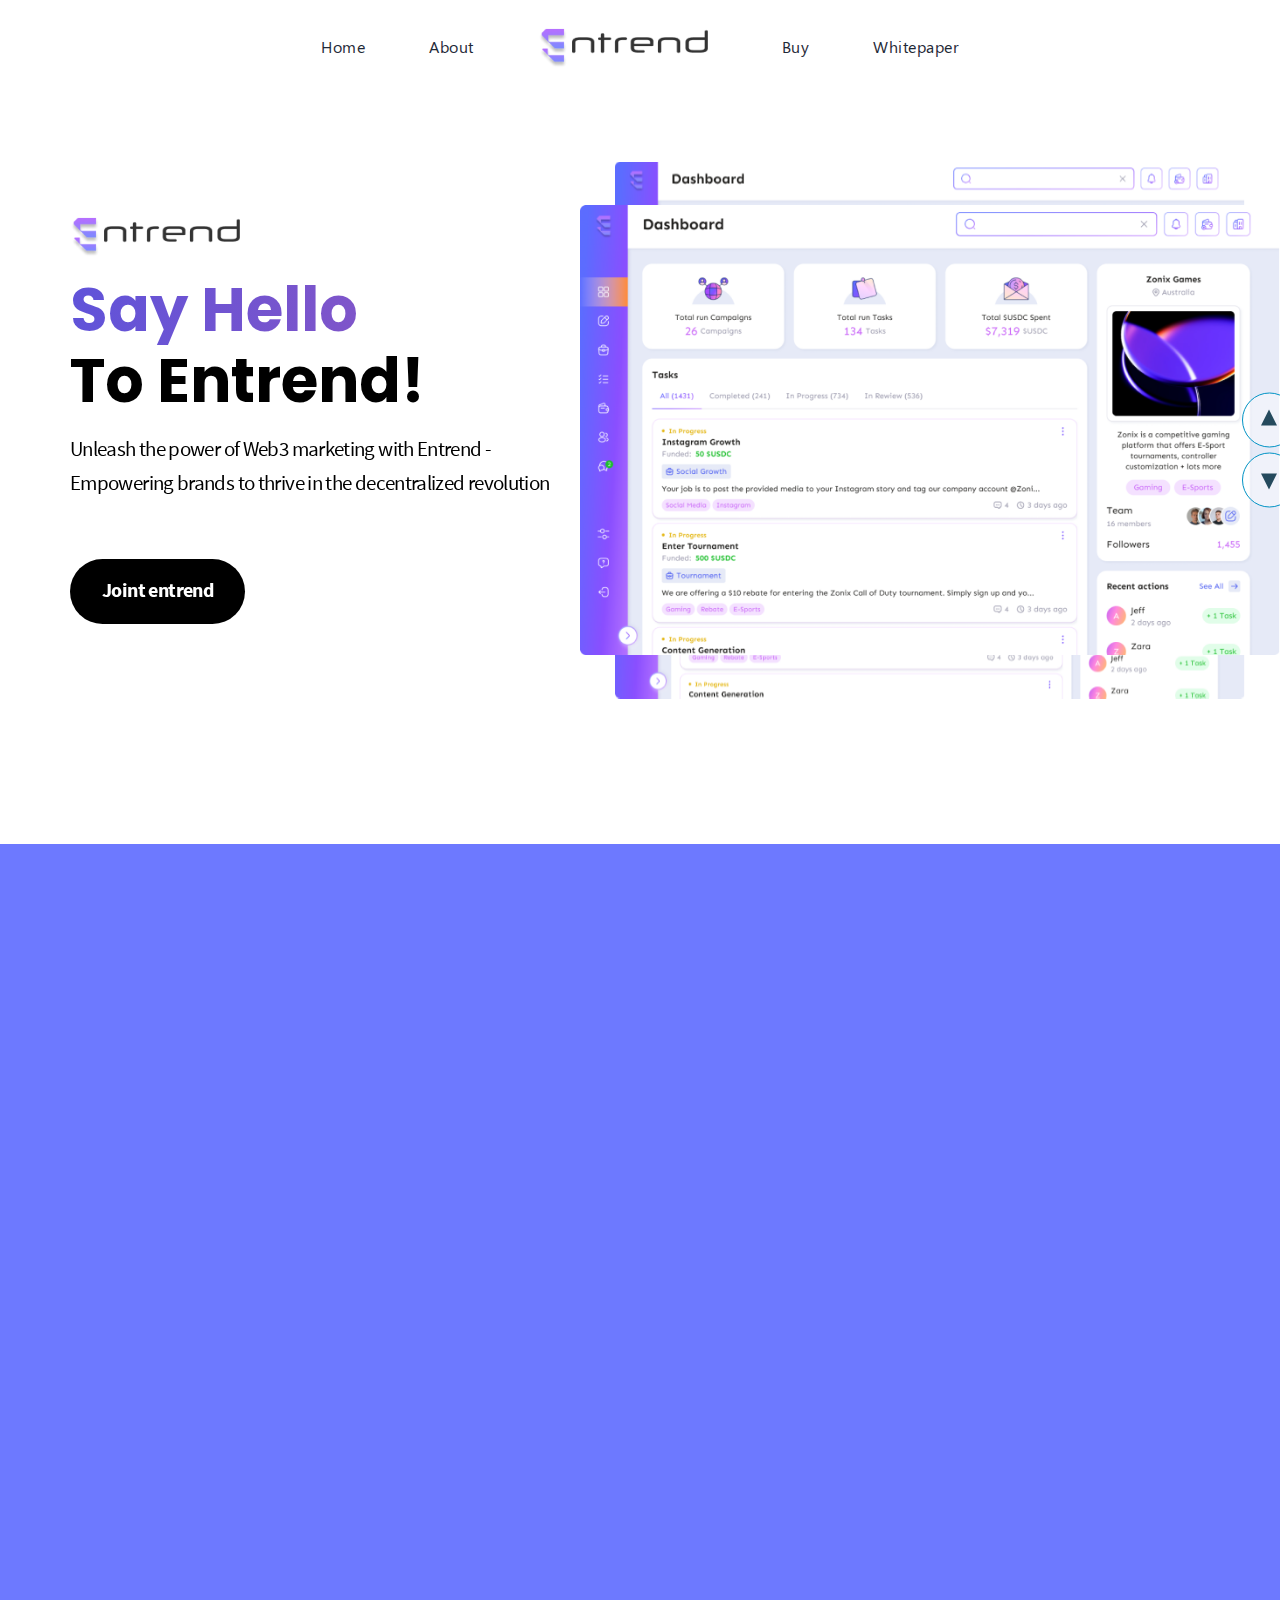
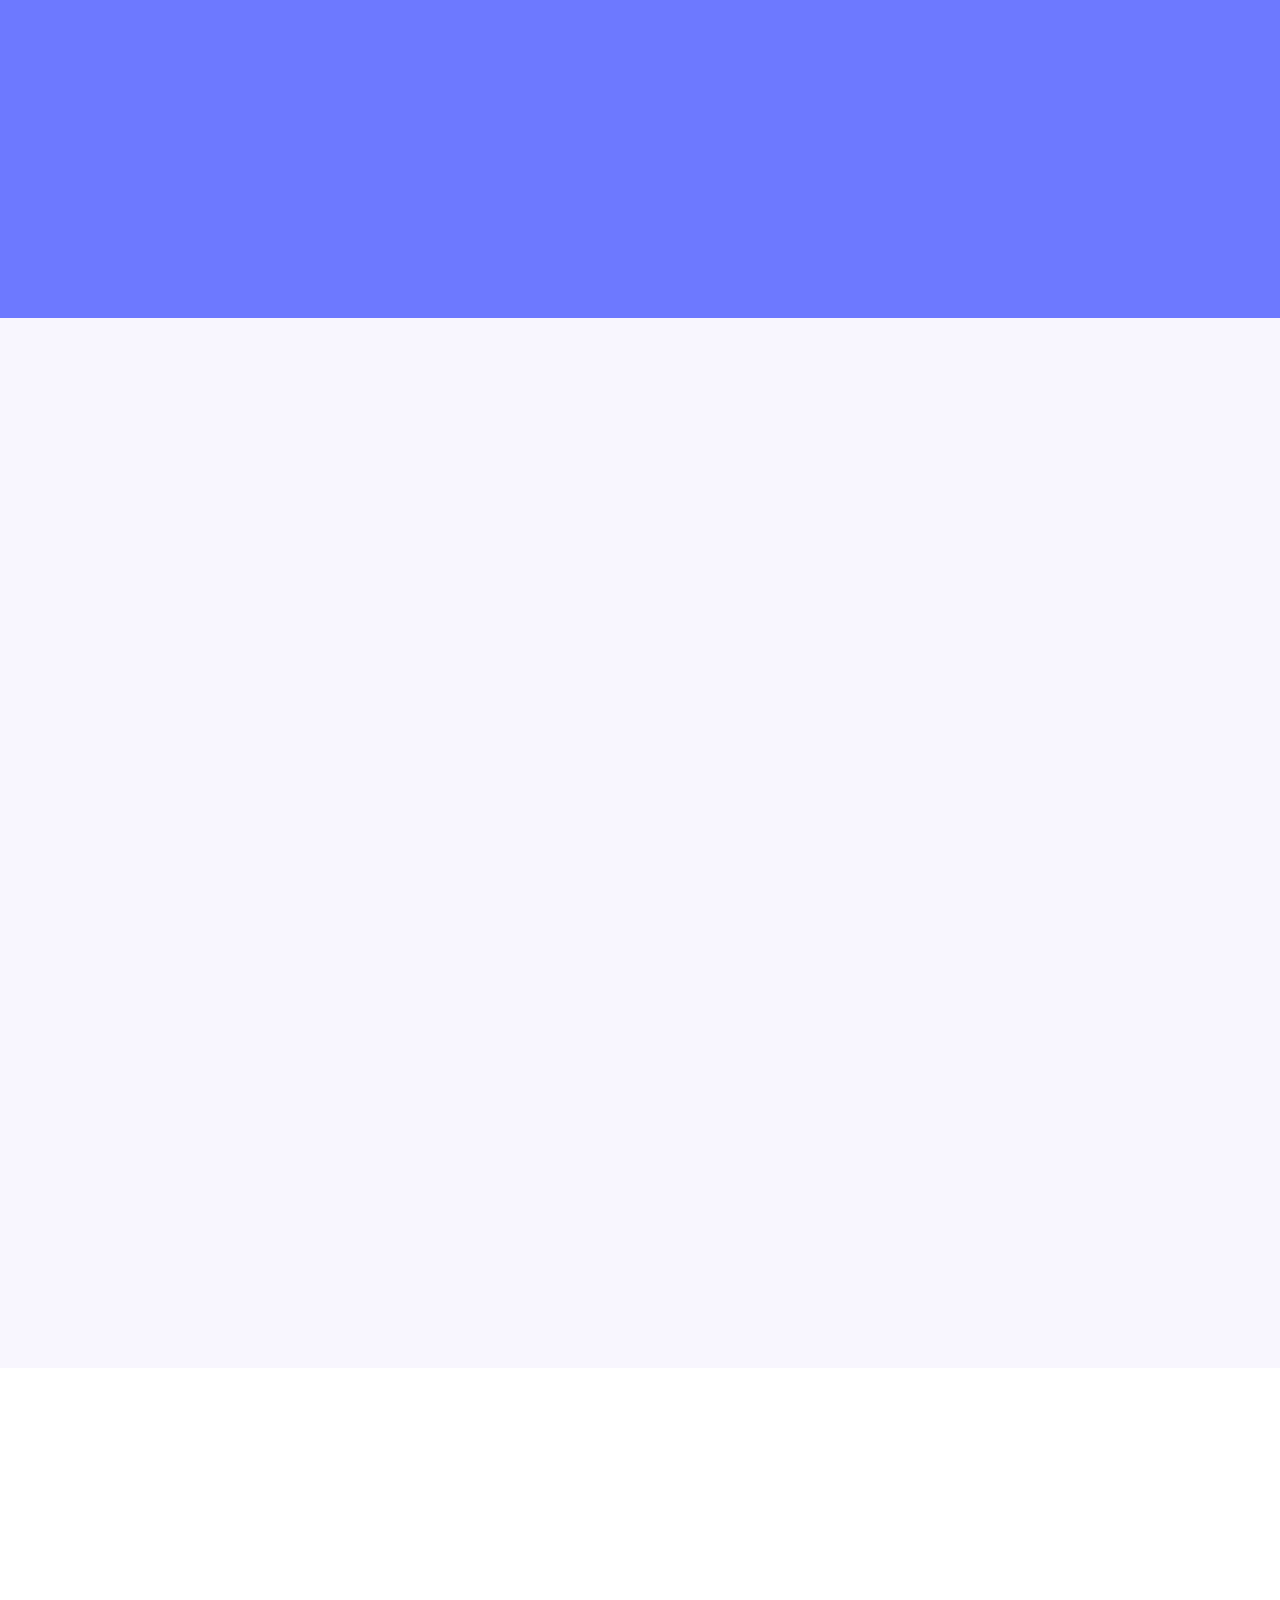
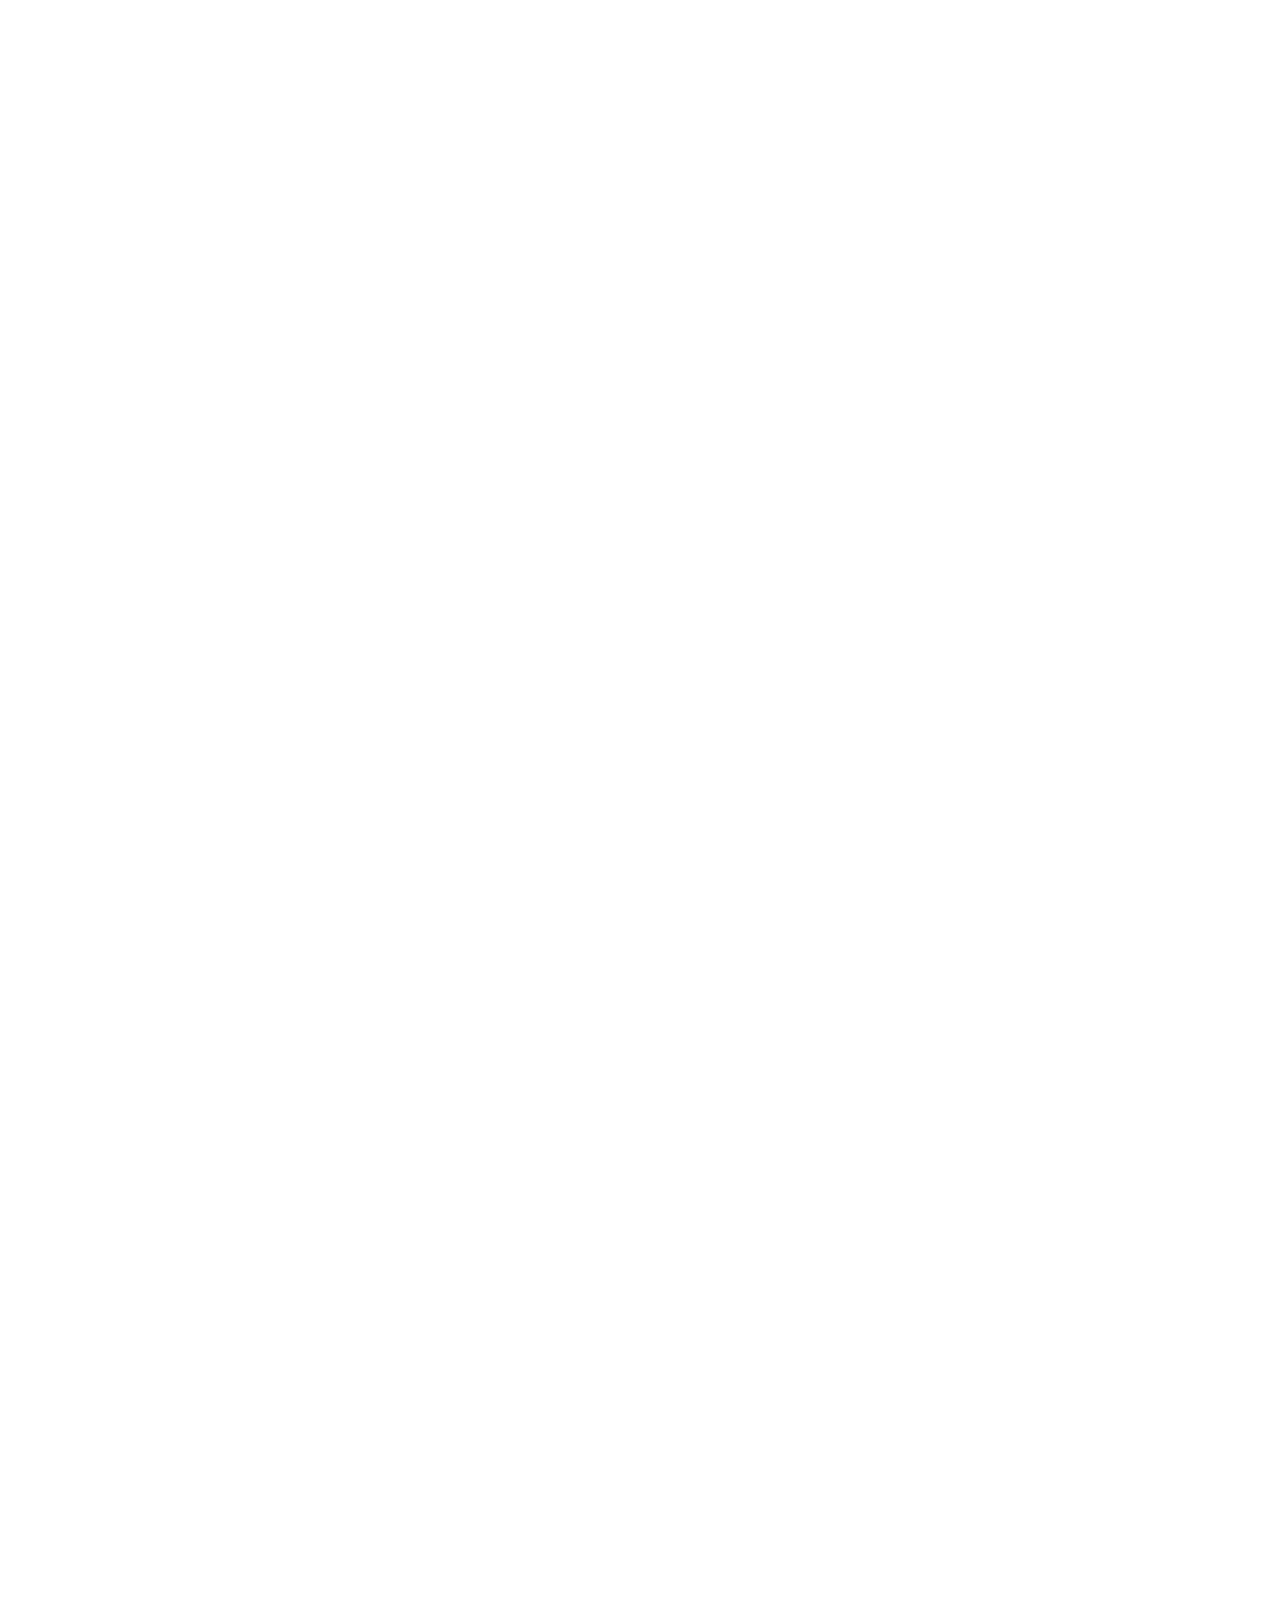
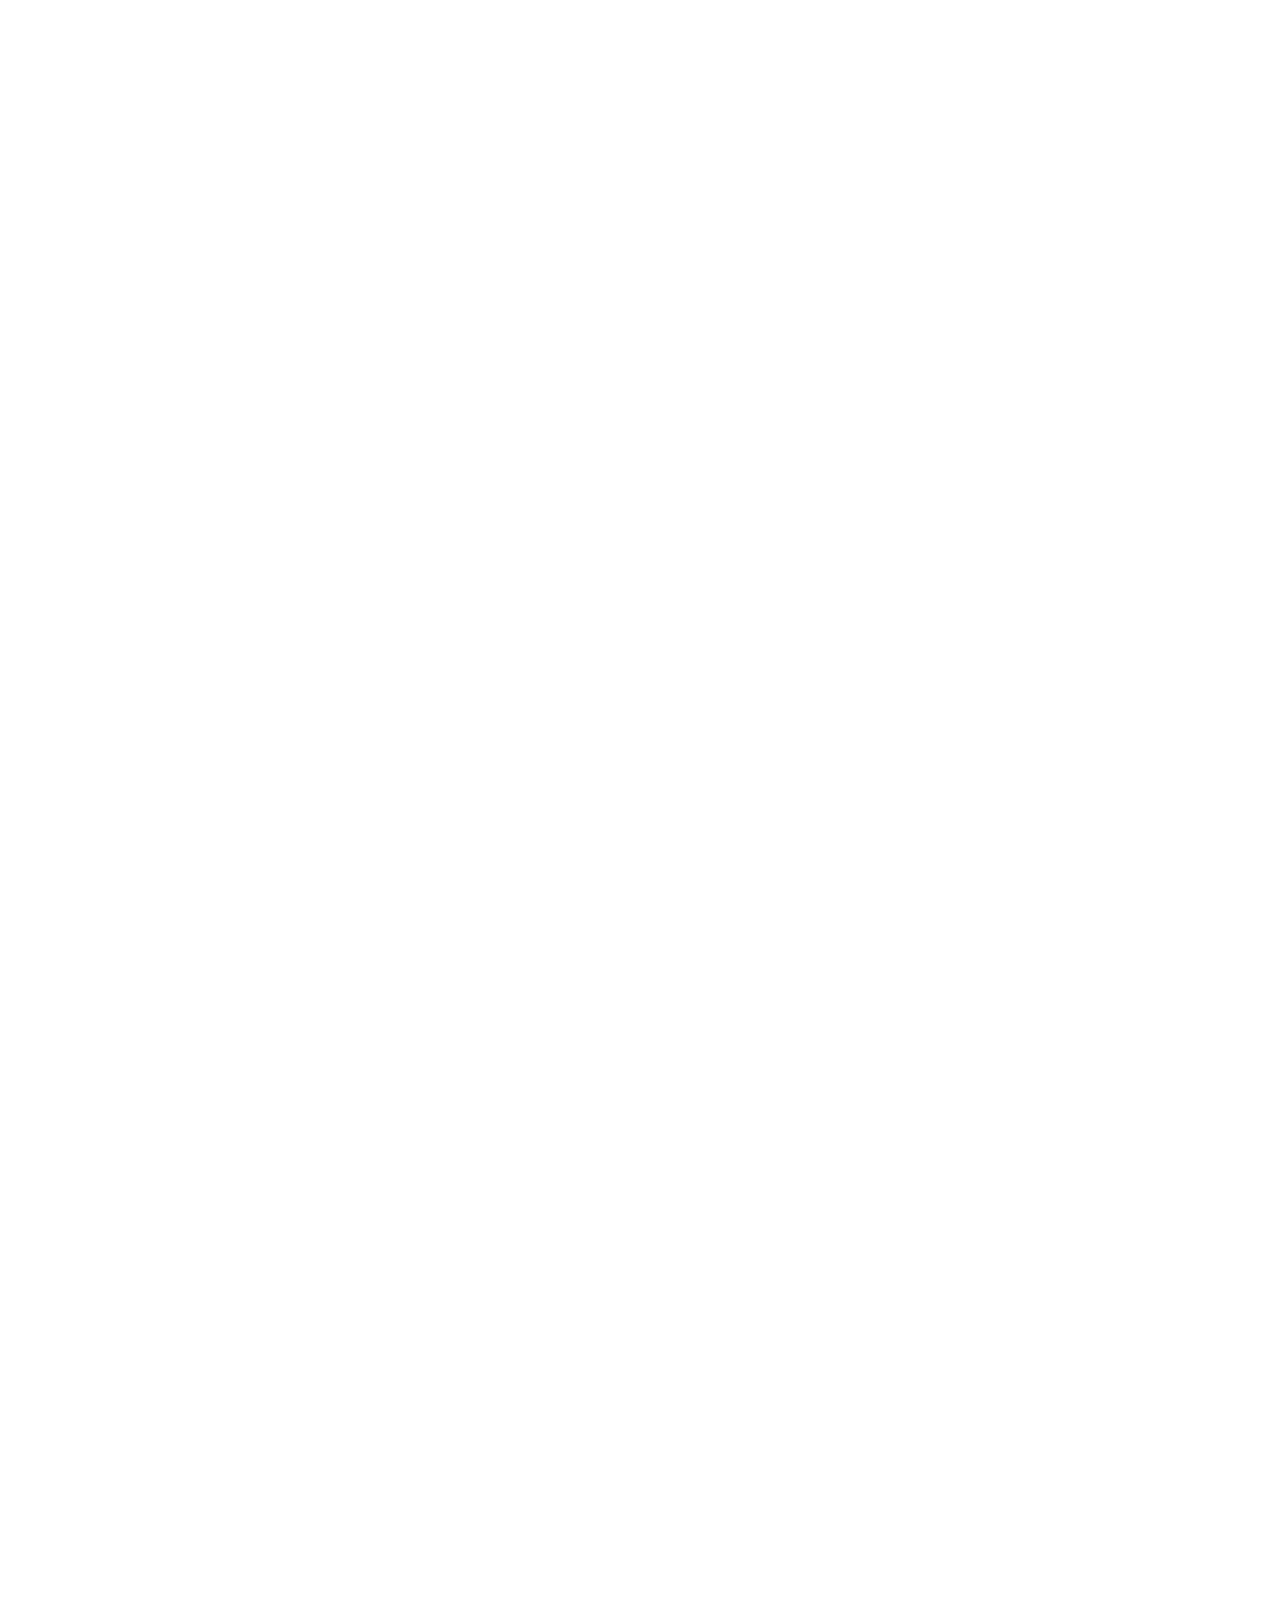
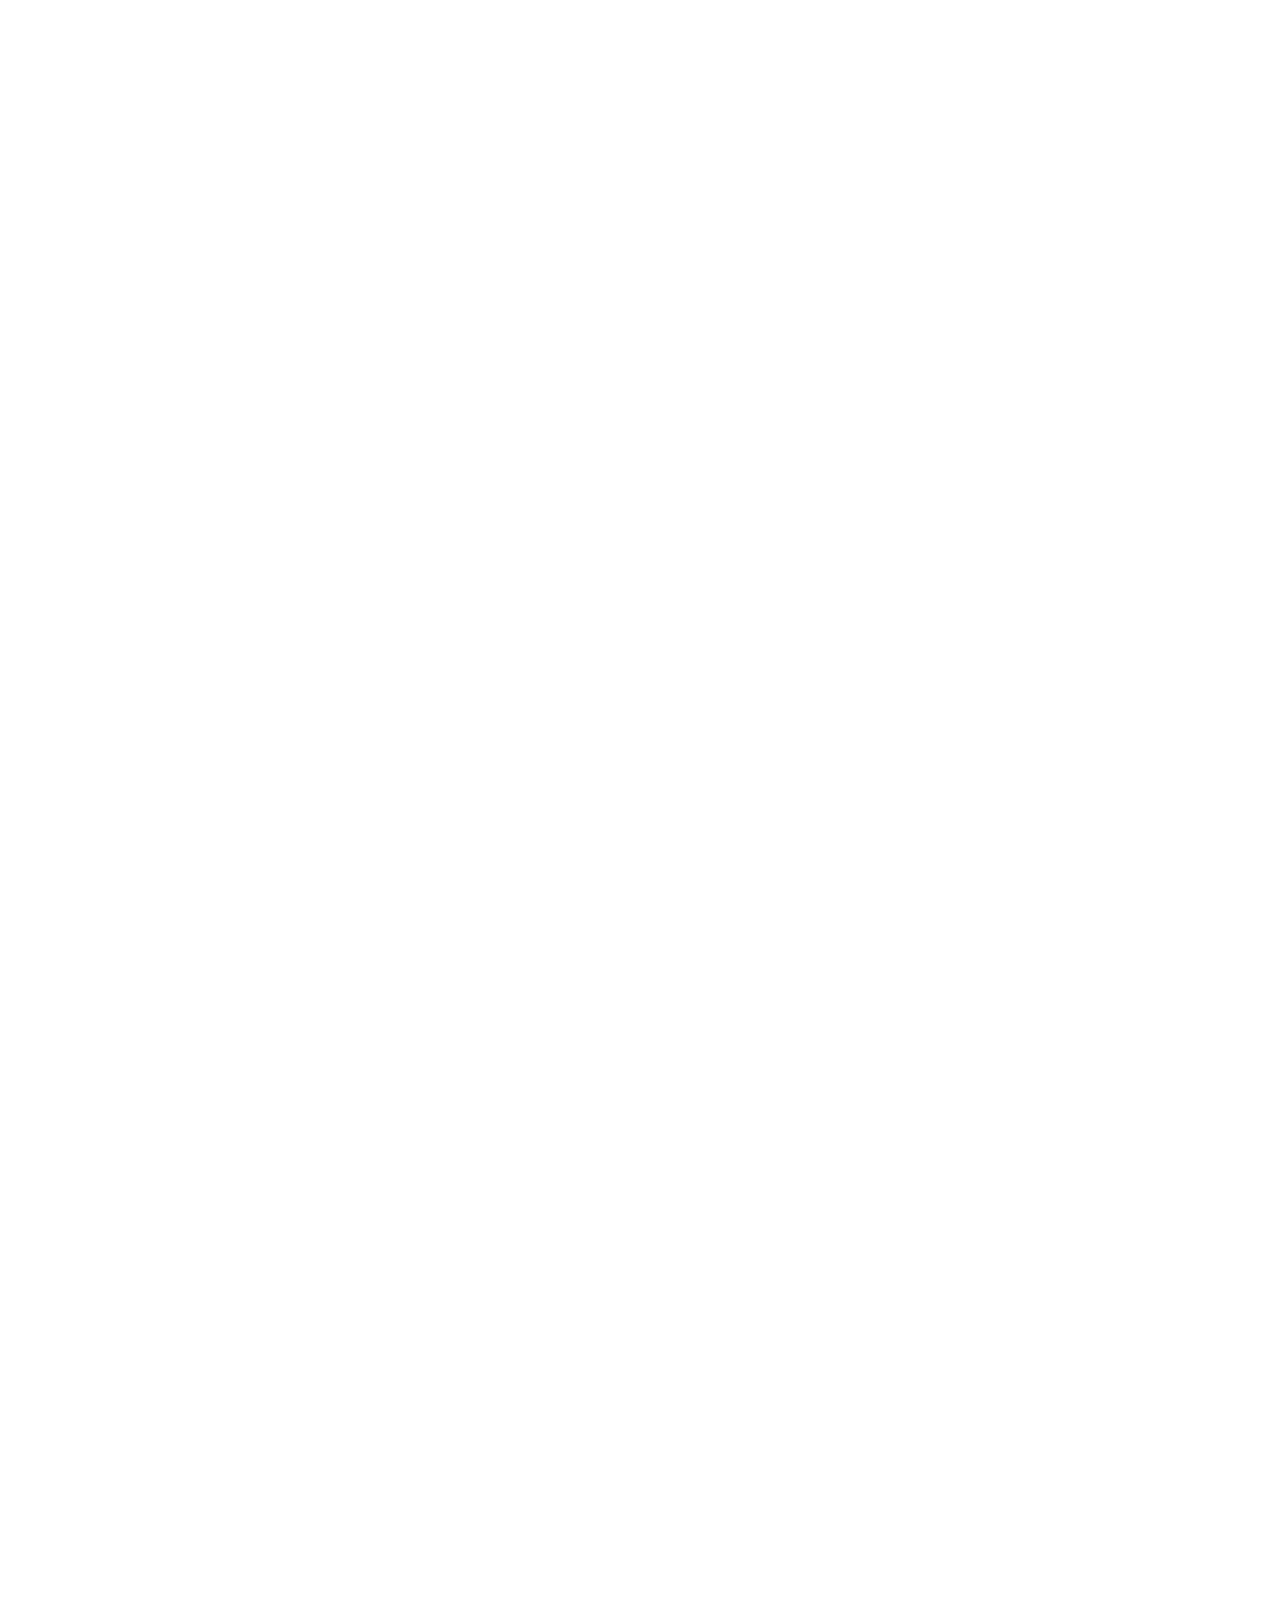
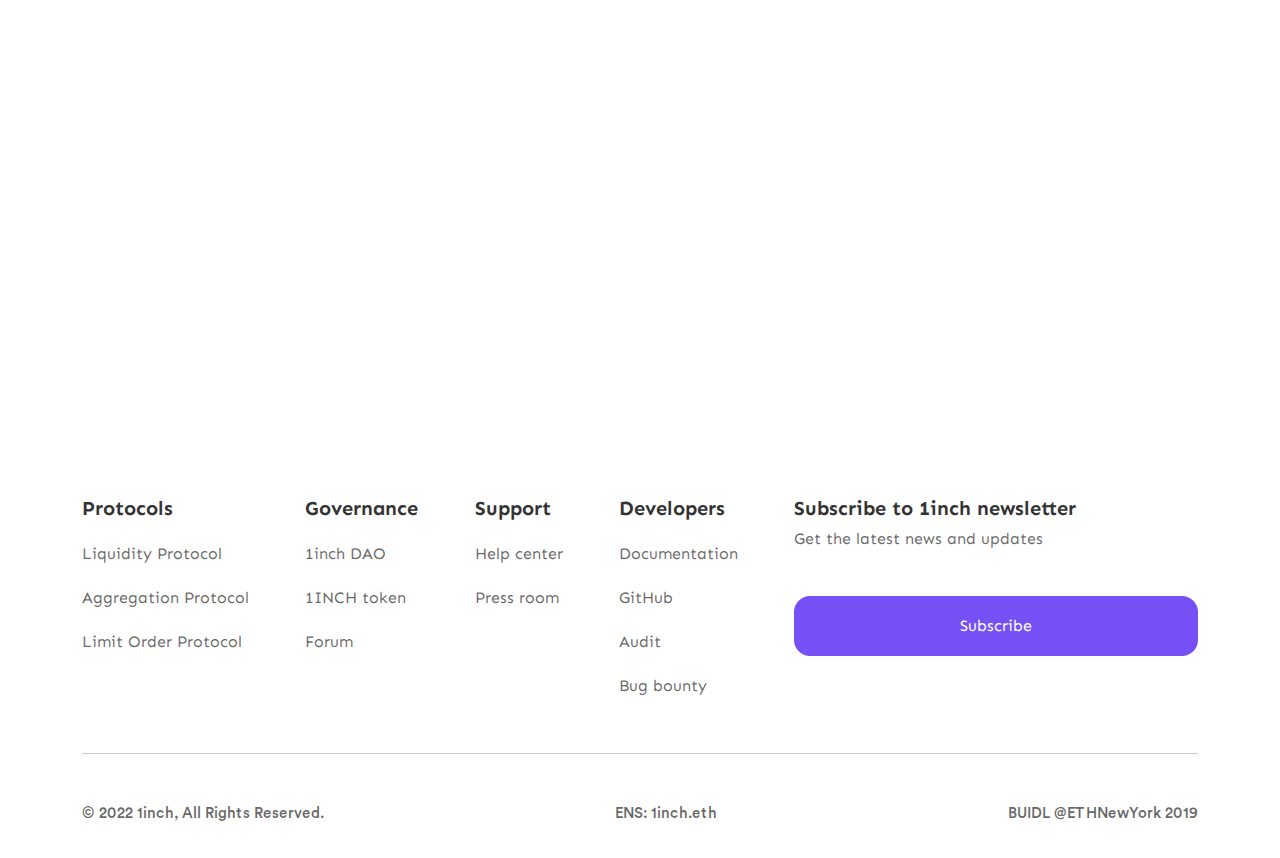
==== commit 68c46029: "changes done" ====
--- a/index.html
+++ b/index.html
@@ -20,6 +20,8 @@
         <link rel="stylesheet" href="assets/css/normalize.css" />
         <link rel="stylesheet" href="assets/css/bootstrap.min.css" />
         <link rel="stylesheet" href="https://cdnjs.cloudflare.com/ajax/libs/font-awesome/6.3.0/css/all.min.css" />
+        <link rel="stylesheet" href="assets/css/owl.carousel.min.css">
+        <link rel="stylesheet" href="assets/css/owl.theme.default.min.css">
         <!-- aos animations cdn -->
         <link href="https://unpkg.com/aos@2.3.1/dist/aos.css" rel="stylesheet" />
         <link rel="stylesheet" href="assets/css/style.css" />
@@ -69,7 +71,48 @@
                             </div>
                             <div class="hero_right_content" data-aos="fade-left">
                                 <div class="hero_images">
-                                    <img src="assets/images/hero.png" alt="" />
+
+                                    <div class="carousel">
+                                        <div class="carousel__wrapper">
+                                          <div id="carousel__slider" class="carousel__slider">
+
+                                            <div class="carousel__slide" data-class="1" data-position="1">
+                                              <div class="carousel__content">
+                                                  <div class="slider_images">
+                                                     <img src="assets/images/slider.png" alt="">
+                                                  </div>
+                                              </div>
+                                            </div>
+
+                                            <div class="carousel__slide mid" data-class="2" data-position="2">
+                                              <div class="carousel__content">
+                                                <div class="slider_images">
+                                                    <img src="assets/images/slider.png" alt="">
+                                                 </div>
+                                              </div>
+                                            </div>
+                                            <div class="carousel__slide right" data-class="3" data-position="3">
+                                              <div class="carousel__content">
+                                                <div class="slider_images">
+                                                    <img src="assets/images/slider.png" alt="">
+                                                 </div>
+                                              </div>
+                                            </div>
+                                            <div class="carousel__slide left" data-class="4" data-position="4">
+                                              <div class="carousel__content">
+                                                <div class="slider_images">
+                                                    <img src="assets/images/slider.png" alt="">
+                                                 </div>
+                                              </div>
+                                            </div>
+                                          </div>
+                                          <div id="carousel__next" class="carousel__next"><span></span>
+                                          </div>
+                                          <div id="carousel__prev" class="carousel__prev"><span></span>
+                                          </div>
+                                        </div>
+                                    </div>
+
                                 </div>
                             </div>
                         </div>
@@ -81,44 +124,49 @@
 
         <!-- Start  entrend access section -->
         <section class="entrend_access_main_area">
-            <div class="entrend_content_area">
-                <div class="left_entrend_access_items" data-aos="fade-right">
-                    <div class="tab_items_area">
-                        <div class="tab">
-                            <button class="tablinks" onclick="openCity(event, 'allone')" id="defaultOpen">All in One</button>
-                            <button class="tablinks" onclick="openCity(event, 'global')">Global Access</button>
-                            <button class="tablinks" onclick="openCity(event, 'earn')">Earn Passive Income</button>
-                        </div>
-                    </div>
-                </div>
-                <div class="right_entrend_acess" data-aos="fade-left">
-                    <div class="tab_content_area">
-                        <div id="allone" class="tabcontent">
-                            <div class="tab_images">
-                                <img src="assets/images/Artboard10.png" alt="" />
-                            </div>
-                            <div class="tab_txt">
-                                <p>Streamline Your Social Media Marketing <span>- Everything You Need in One Convenient Place</span></p>
-                            </div>
-                        </div>
-                        <div id="global" class="tabcontent">
-                            <div class="tab_images">
-                                <img src="assets/images/Artboard10.png" alt="" />
-                            </div>
-                            <div class="tab_txt">
-                                <p>Streamline Your Social Media Marketing - Everything You Need in One Convenient Place</p>
-                            </div>
-                        </div>
-                        <div id="earn" class="tabcontent">
-                            <div class="tab_images">
-                                <img src="assets/images/Artboard10.png" alt="" />
-                            </div>
-                            <div class="tab_txt">
-                                <p>Streamline Your Social Media Marketing - Everything You Need in One Convenient Place</p>
-                            </div>
-                        </div>
-                    </div>
-                </div>
+            <div class="container">
+                 <div class="row">
+                     <div class="col-md-12">
+                            <div class="entrend_content_area">
+                                <div class="tab_content_area" data-aos="fade-up">
+                                    <div id="allone" class="tabcontent">
+                                        <div class="tab_images">
+                                            <img src="assets/images/Artboard10.png" alt="" />
+                                        </div>
+                                        <div class="tab_txt">
+                                            <p>Unleash the power of Web3 marketing with Entrend - Empowering brands to thrive in the decentralized revolution</p>
+                                        </div>
+                                    </div>
+                                    <div id="global" class="tabcontent">
+                                        <div class="tab_images">
+                                            <img src="assets/images/tab2.png" alt="" />
+                                        </div>
+                                        <div class="tab_txt">
+                                            <p>Access Entrend and get paid from anywhere around the world. Payouts in cryptocurrency allow instant cross border payments</p>
+                                        </div>
+                                    </div>
+                                    <div id="earn" class="tabcontent">
+                                        <div class="tab_images">
+                                            <img src="assets/images/tab3.png" alt="" />
+                                        </div>
+                                        <div class="tab_txt">
+                                            <p>The earning possibilities with Entrend is infinite! With a wide variety of tasks, there is an opportunity for everyone!</p>
+                                        </div>
+                                    </div>
+                                </div>
+
+                                <div class="tab_items_area" data-aos="fade-up">
+                                    <div class="tab">
+                                        <button class="tablinks" onclick="openCity(event, 'allone')" id="defaultOpen">All in One</button>
+                                        <button class="tablinks" onclick="openCity(event, 'global')">Global Access</button>
+                                        <button class="tablinks" onclick="openCity(event, 'earn')">Earn Passive <span>Income</span></button>
+                                    </div>
+                                </div>
+                                
+                             </div>
+
+                     </div>
+                 </div>
             </div>
         </section>
         <!-- End  entrend access section -->
@@ -169,44 +217,13 @@
                                 </p>
                             </div>
 
-                            <div class="purchase_nft_area" data-aos="fade-up">
-                                <div class="nft_purchase_card">
-                                    <div class="nft_purchase_title">
-                                        <h3>Purchase <span>ENT</span> now</h3>
-                                    </div>
-                                    <div class="purchase_sender_area">
-                                        <div class="purchase_send_item">
-                                            <div class="send_box">
-                                                <p>Send</p>
-                                                <a href="#">
-                                                    <p>How does this work</p>
-                                                    <span>?</span>
-                                                </a>
-                                            </div>
-                                            <div class="crypto_box">
-                                                <button>Crypto</button>
-                                                <button>Fiat <img src="assets/images/flat_icon.svg" alt="" /></button>
-                                            </div>
-                                            <div class="down_arrow">
-                                                <a href="#"><img src="assets/images/down_long.svg" alt="" /></a>
-                                            </div>
-                                            <div class="purchase_amount_items">
-                                                <div class="purchase_amount">
-                                                    <p><span>$ENT</span> BEP-20</p>
-                                                    <span>|</span>
-                                                    <input type="text" placeholder="0.00" />
-                                                </div>
-                                            </div>
-                                            <div class="purchase_address">
-                                                <label for="purchase">Destination wallet</label>
-                                                <input type="text" id="purchase" placeholder="Enter the address where you want to receive $ENT" />
-                                                <button type="submit">Purchase</button>
-                                                <p>Powered by Shhwap</p>
-                                            </div>
-                                        </div>
-                                    </div>
-                                </div>
-                            </div>
+                            <div class="advocate_images_area" data-aos="fade-left">
+                                 <div class="advocate_images">
+                                    <img src="assets/images/advocate_side.png" alt="">
+                                 </div>
+                            </div>
+
+                            
                         </div>
                     </div>
                 </div>
@@ -251,6 +268,53 @@
                     <div class="col-md-12">
                         <div class="user_flow_content" data-aos="zoom-in">
                             <img src="assets/images/user-flow.png" alt="" />
+                        </div>
+                        <div class="user_flow_mobile_area" data-aos="fade-up">
+                            <div class="user_flow_title">
+                                 <h2 class="title_1">user <span>flow</span></h2>
+                            </div>
+                             <div class="mobile_user_flow_content owl-carousel owl-theme">
+
+                                    <div class="single_user_flow">
+                                        <div class="user_flow_top_title">
+                                             <h4>BUSINESS</h4>
+                                             <span>Create & Fund Task:</span>
+                                        </div>
+                                        <div class="user_flow_txt">
+                                             <p>Task Sharing Made Easy. Post a Task and have it completed by our network of multiple Advocates. One task, multiple shares, maximum reach!</p>
+                                        </div>
+                                    </div>
+                                    <div class="single_user_flow">
+                                        <div class="user_flow_top_title">
+                                             <h4>Advocate</h4>
+                                             <span>Choose & Complete Task</span>
+                                        </div>
+                                        <div class="user_flow_txt">
+                                             <p>Find Your Perfect Match - Scroll Through Our Task Feed and Discover Opportunities to Promote Businesses You'll Love!</p>
+                                        </div>
+                                    </div>
+
+                                    <div class="single_user_flow">
+                                        <div class="user_flow_top_title">
+                                             <h4>BUSINESS</h4>
+                                             <span class="user_reward">Verify & Reward:</span>
+                                        </div>
+                                        <div class="user_flow_txt">
+                                             <p>Easily view completed tasks with our seamless dashboard. Approve or Deny submitted tasks to reward the Advocate.</p>
+                                        </div>
+                                    </div>
+
+                                    <div class="single_user_flow">
+                                        <div class="user_flow_top_title">
+                                             <h4>Advocate</h4>
+                                             <span class="get_paid_flow">Get Paid</span>
+                                        </div>
+                                        <div class="user_flow_txt">
+                                             <p>Earn Money for promoting content! Generate passive income anytime, anywhere. Join the revolution.</p>
+                                        </div>
+                                    </div>
+
+                             </div>
                         </div>
                     </div>
                 </div>
@@ -471,6 +535,7 @@
         <script src="assets/js/jquery.min.js"></script>
         <script src="assets/js/popper.min.js"></script>
         <script src="assets/js/bootstrap.min.js"></script>
+        <script src="assets/js/owl.carousel.min.js"></script>
         <!-- Aos animation js -->
         <script src="https://unpkg.com/aos@2.3.1/dist/aos.js"></script>
         <script src="assets/js/custom.js"></script>
--- a/assets/css/style.css
+++ b/assets/css/style.css
@@ -73,11 +73,14 @@
   width: 100%;
   height: auto;
 }
+html{
+  overflow-x: hidden !important;
+}
 body{
   font-family: 'Sen', sans-serif;
   font-size: 16px;
   font-weight: 400;
-
+  overflow: hidden;
 }
 .title_1 {
 	color: #333;
@@ -198,14 +201,7 @@
 
 /* Start entrend access main area */
 .entrend_content_area {
-	display: -webkit-box;
-	display: -ms-flexbox;
-	display: flex;
-	-webkit-box-pack: justify;
-	    -ms-flex-pack: justify;
-	        justify-content: space-between;
-	-ms-flex-wrap: wrap;
-	    flex-wrap: wrap;
+	
 }
 .left_entrend_access_items {
 	-webkit-box-flex: 0;
@@ -244,34 +240,18 @@
 	font-weight: 700;
 	line-height: 40px;
 	text-transform: uppercase;
+	border: none;
+	text-align: left;
+	display: block;
+	padding: 24px 64px;
+	opacity: 0.8;
 	background: transparent;
-	border: none;
-  text-align: left;
-  width: 100%;
-  display: block;
-  padding: 24px 64px; 
-  margin-top: 64px;
-  opacity: 0.8;
-  -ms-filter: "progid:DXImageTransform.Microsoft.Alpha(Opacity=80)";
 }
 .tab_items_area .tab {
-	display: -webkit-box;
-	display: -ms-flexbox;
-	display: flex;
-	max-width: 505px;
-	width: 100%;
-	-webkit-box-align: start;
-	    -ms-flex-align: start;
-	        align-items: flex-start;
-	-webkit-box-orient: vertical;
-	-webkit-box-direction: normal;
-	    -ms-flex-direction: column;
-	        flex-direction: column;
-	-webkit-box-pack: center;
-	    -ms-flex-pack: center;
-	        justify-content: center;
-	margin: auto;
-	padding: 213px 0 323px;
+	display: flex;
+	align-items: center;
+	justify-content: center;
+	padding: 100px 0 150px;
 }
 .tab button.tablinks.active{
   border-radius: 56px;
@@ -281,8 +261,17 @@
 .tab_images {
 	max-width: 775px;
 	margin: auto;
-	padding: 91px 0 45px;
-}
+	padding: 0px 0 25px;
+	width: 100%;
+	height: 600px;
+}
+.tab_images img{
+	width: 100%;
+	height: 100%;
+}
+/* .tab_txt {
+	height: 145px;
+} */
 .tab_txt p {
 	color: #FFF;
 	text-align: center;
@@ -302,7 +291,8 @@
   display: block;
 }
 .entrend_access_main_area {
-	padding-top: 100px;
+	margin-top: 100px;
+	background: #6D79FF;
 }
 /* about_entrend_main_area  */
 .about_entrend_main_area {
@@ -636,8 +626,16 @@
 	display: -ms-flexbox;
 	display: flex;
 	-webkit-box-pack: justify;
-	    -ms-flex-pack: justify;
-	        justify-content: space-between;
+	-ms-flex-pack: justify;
+	justify-content: space-between;
+
+}
+.advocate_images {
+
+	max-width: 590px;
+	width: 100%;
+	margin: auto;
+	margin-top: 20px;
 }
 .col-md-12{
   padding: 0px;
@@ -981,4 +979,129 @@
 
 
 
-
+  
+.carousel {
+	position: relative;
+	width: 100%;
+	height: 100%;
+	margin: 0 auto;
+}
+
+  .carousel__wrapper {
+	position: relative;
+	/* height: 100%;
+	left: -60px; */
+  }
+
+  .carousel__slider {
+	height: 100%;
+	width: 100%;
+	position: absolute;
+	transform-style: preserve-3d;
+  }
+  .carousel__slider section {
+	transform-style: preserve-3d;
+  }
+  .carousel__slide {
+	width: 780px;
+	height: 500px;
+	padding: 40px 50px;
+	position: absolute;
+	top: -246px;
+	left: -760px;
+	transition: all 1s ease-in-out;
+	overflow: hidden;
+	z-index: 10;
+	transform: rotateY(0deg) translateY(0);
+}
+
+  .carousel__slide.carousel-slide-1 h2, .carousel__slide.carousel-slide-1 h2 {
+	margin-bottom: 11px;
+  }
+  .carousel__slide.mid {
+	z-index: 7;
+	transform: rotateY(0deg) translateY(0%) scale(0.9);
+  }
+  .carousel__slide.right {
+	z-index: 8;
+	transform: rotateY(0deg) translateY(calc(14% + 3px)) scale(0.9);
+  }
+  .carousel__slide.left {
+	z-index: 9;
+	transform: rotateY(0deg) translateY(calc(-14% - 3px)) scale(0.9);
+  }
+  .carousel__content {
+	display: flex;
+	flex-flow: column wrap;
+	justify-content: space-between;
+	align-items: center;
+	width: 100%;
+  }
+
+  .carousel__next, .carousel__prev {
+	position: absolute;
+	top: 50%;
+	right: -87px;
+	width: 55px;
+	height: 55px;
+	border-radius: 100%;
+	border: solid 1px #0092c4;
+	margin-bottom: auto;
+	cursor: pointer;
+	z-index: 10;
+	transform: translateY(-50%);
+	background-color: rgba(255, 255, 255, 0.4);
+  }
+  .carousel__next span, .carousel__prev span {
+	width: 0;
+	height: 0;
+	border-left: 8px solid transparent;
+	border-right: 8px solid transparent;
+	border-bottom: 16px solid #254a5d;
+	position: absolute;
+  }
+ 
+  .carousel__next {
+	top: calc(50% + 60px);
+  }
+  .carousel__next span {
+	top: 20px;
+	left: 18px;
+	transform: rotate(180deg);
+  }
+  .carousel__prev span {
+	top: 16px;
+	left: 18px;
+	transform: rotate(0deg);
+  }
+
+  .hero_images img {
+	max-width: 800px;
+	width: 100%;
+	height: 100%;
+	position: absolute;
+	left: 0;
+	top: 0;
+	z-index: 5;
+}
+
+@media screen and (max-width: 991px) {
+	.carousel__next, .carousel__prev {
+	  right: -81px;
+	}
+	.carousel__wrapper {
+		left: -39px;
+	}
+  }
+.user_flow_mobile_area{
+	display: none;
+}
+
+
+
+
+
+
+
+
+
--- a/assets/css/responsive.css
+++ b/assets/css/responsive.css
@@ -54,6 +54,18 @@
             -ms-flex: 0 0 50%;
                 flex: 0 0 50%;
         margin-top: 50px;
+    }
+    .tab button {
+        font-size: 26px;
+        line-height: 40px;
+        padding: 20px 50px;
+    }
+    .carousel__slide {
+        width: 700px;
+        height: 450px;
+        padding: 40px 50px;
+        top: -215px;
+        left: -630px;
     }
 }
 
@@ -72,11 +84,6 @@
         -webkit-box-direction: normal;
             -ms-flex-direction: column;
                 flex-direction: column;
-    }
-    .tab_items_area .tab {
-        max-width: 505px;
-        width: 100%;
-        padding: 150px 0 200px;
     }
     .right_entrend_acess {
         padding: 0px 0 200px;
@@ -109,6 +116,31 @@
     .section_heading p br {
         display: none;
     }
+    .carousel__slide {
+        width: 700px;
+        height: 450px;
+        padding: 0px 0px;
+        top: 115px;
+        left: -340px;
+    }
+    .hero_images {
+        height: 550px;
+    }
+    .carousel__next {
+        top: 650px;
+        transform: rotate(-90deg);
+    }
+    .carousel__prev {
+        top: 650px;
+        right: 15px;
+        transform: rotate(-90deg);
+    }
+    .tab button {
+        font-size: 22px;
+        line-height: 32px;
+        padding: 20px 50px;
+    }
+
 }
 
 
@@ -156,6 +188,37 @@
     .footer_single p, .footer_list li a { 
         margin-top: 12px; 
     } 
+    .carousel__slide {
+        width: 650px;
+        height: 450px;
+        padding: 0px 0px;
+        top: 110px;
+        left: -275px;
+    }
+    .carousel__prev {
+        right: -65px;
+    }
+    .carousel__next {
+        right: -145px;
+    }
+    .tab button {
+        font-size: 20px;
+        line-height: 32px;
+        padding: 16px 24px;
+    }
+    .tab_images {
+        max-width: 550px;
+        margin: auto;
+        padding: 0px 0 25px;
+        width: 100%;
+        height: 470px;
+    }
+    .advocate_main_area {
+        padding-top: 0;
+    }
+    .about_entrend_main_area {
+        padding: 120px 0 120px;
+    }
 }
 
 
@@ -267,6 +330,38 @@
     .section_padding {
         padding: 40px 0;
     }
+    .carousel__slide {
+        width: 490px;
+        height: 375px;
+        padding: 0px 0px;
+        top: 80px;
+        left: -200px;
+    }
+    .carousel__next {
+        top: 530px;
+        right: -125px;
+    }
+    .carousel__prev {
+        top: 530px;
+        right: -55px;
+    }
+    .hero_images {
+        height: 425px;
+    }
+    .tab button {
+        font-size: 15px;
+        line-height: 30px;
+        padding: 10px 25px;
+        margin-top: 0;
+    }
+    .tab_items_area .tab {
+        padding: 95px 0 35px;
+        justify-content: space-evenly;
+    }
+
+
+
+
 }
 
 @media all and (max-width: 575px){ 
@@ -305,18 +400,17 @@
         padding: 100px 0;
     }
     .tab button {
-        font-size: 22px;
-        line-height: 34px;
-        padding: 18px 50px;
-        width: 90%;
-        margin: auto;
-        margin-top: 20px;
+        font-size: 14px;
+        line-height: 20px;
+        padding: 10px 15px;
+        margin-top: 0;
+        text-align: center;
     }
     .tab_items_area .tab {
-        padding: 100px 0 100px;
+        padding: 95px 0 35px;
     }
     .tab_images {
-        padding: 40px 0 40px;
+        padding: 0px 0 0px;
     }
     .tab_txt p {
         font-size: 16px;
@@ -383,8 +477,6 @@
         padding: 16px 24px;
     }
 
-
-
     .leverage_right p, .levarage_left p { 
         font-size: 14px; 
         line-height: 18px; 
@@ -423,6 +515,114 @@
     }
     .footer_main {
         margin: 40px 0 13px 0; 
+    }
+    .tab_items_area {
+        background: #515FFF;
+    }
+    .tab button span {
+        display: none;
+    }
+    .tab button.tablinks.active {
+        border-radius: 43.273px;
+        background: #6D79FF;
+    }
+    .carousel__prev {
+        top: 460px;
+        right: 50%;
+    }
+    .carousel__slide {
+        width: 410px;
+        height: 310px;
+        padding: 0px 0px;
+        top: 80px;
+        left: -165px;
+    }
+    .carousel__next {
+        top: 460px;
+        right: -125px;
+    }
+    .user_flow_content {
+        display: none;
+    }
+    .user_flow_title h2 {
+        text-transform: uppercase;
+    }
+    .user_flow_title h2 span {
+        background: var(--Linear, linear-gradient(90deg, #6053D9 0%, #9857BD 100%));
+        background-clip: text;
+        -webkit-background-clip: text;
+        -webkit-text-fill-color: transparent;
+        font-family: Sen;
+        font-style: normal;
+        font-weight: 700;
+        text-transform: uppercase;
+    }
+    .user_flow_top_title h4 {
+        color: #180D5B;
+        font-family: Sen;
+        font-size: 22.5px;
+        font-style: normal;
+        font-weight: 700;
+        line-height: 32px;
+        letter-spacing: 4.949px;
+        text-transform: uppercase;
+        text-align: center;
+        margin-top: 45px;
+    }
+    .user_flow_top_title span {
+        font-family: Sen;
+        font-size: 22px;
+        font-style: normal;
+        font-weight: 700;
+        line-height: 34px;
+        background: linear-gradient(154deg, #1EBFF8 9.57%, #A38DF8 73.43%);
+        background-clip: text;
+        -webkit-background-clip: text;
+        -webkit-text-fill-color: transparent;
+        display: block;
+        margin-top: 20px;
+        text-align: center;
+        margin-bottom: 10px;
+    }
+    .user_flow_txt p {
+        color: #000;
+        text-align: center;
+        font-family: Sen;
+        font-size: 18px;
+        font-style: normal;
+        font-weight: 400;
+        line-height: 24px;
+        max-width: 320px;
+        width: 100%;
+        margin: auto;
+    }
+    .user_flow_top_title  span.user_reward {
+        background: linear-gradient(154deg, #FA77A4 9.72%, #DBC21A 76.33%);
+        background-clip: text;
+        -webkit-background-clip: text;
+        -webkit-text-fill-color: transparent;
+    }
+    .user_flow_top_title .get_paid_flow {
+        background: linear-gradient(25deg, #A257F5 9.39%, #DF67FA 71.49%);
+        background-clip: text;
+        -webkit-background-clip: text;
+        -webkit-text-fill-color: transparent;
+    }
+    .owl-theme .owl-dots .owl-dot.active span, .owl-theme .owl-dots .owl-dot:hover span {
+        background: linear-gradient(90deg, #6053D9 0%, #9857BD 100%);
+    }
+    .owl-theme .owl-dots .owl-dot span {
+        width: 45px;
+        height: 10px;
+        margin: 20px 7px 0px 7px;
+        background: #180D5B;
+        display: block;
+        -webkit-backface-visibility: visible;
+        transition: opacity .2s ease;
+        border-radius: 30px;
+    }
+    .user_flow_main_area {
+        padding-bottom: 40px;
     }
 }
 
@@ -444,20 +644,15 @@
         padding: 60px 0;
     }
     .tab button {
-        font-size: 18px;
-        line-height: 24px;
-        padding: 16px 40px;
-        width: 90%;
-        margin-top: 20px;
-    }
-    .tab_items_area .tab {
-        padding: 80px 0;
-    }
+        font-size: 16px;
+        line-height: 20px;
+    }
+
     .tab_txt p {
         font-size: 14px;
         line-height: 20px;
         max-width: 90%;
-        padding: 18px 20px;
+        padding: 18px 20px 40px;
     }
     .about_entrend_main_area {
         padding: 80px 0;
@@ -501,4 +696,30 @@
     .business_text p {
         margin: 24px 0px 24px;
     }
+    .carousel__slide {
+        width: 320px;
+        height: 230px;
+        padding: 0px 0px;
+        top: 40px;
+        left: -115px;
+    }
+    .carousel__next {
+        top: 335px;
+        right: -125px;
+    }
+    .carousel__prev {
+        top: 335px;
+        right: 50%;
+    }
+    .hero_images {
+        height: 300px;
+    }
+    .tab_images {
+        height: 325px;
+    }
+    .tab button {
+        font-size: 14px;
+        line-height: 20px;
+        padding: 10px 10px;
+    }
 }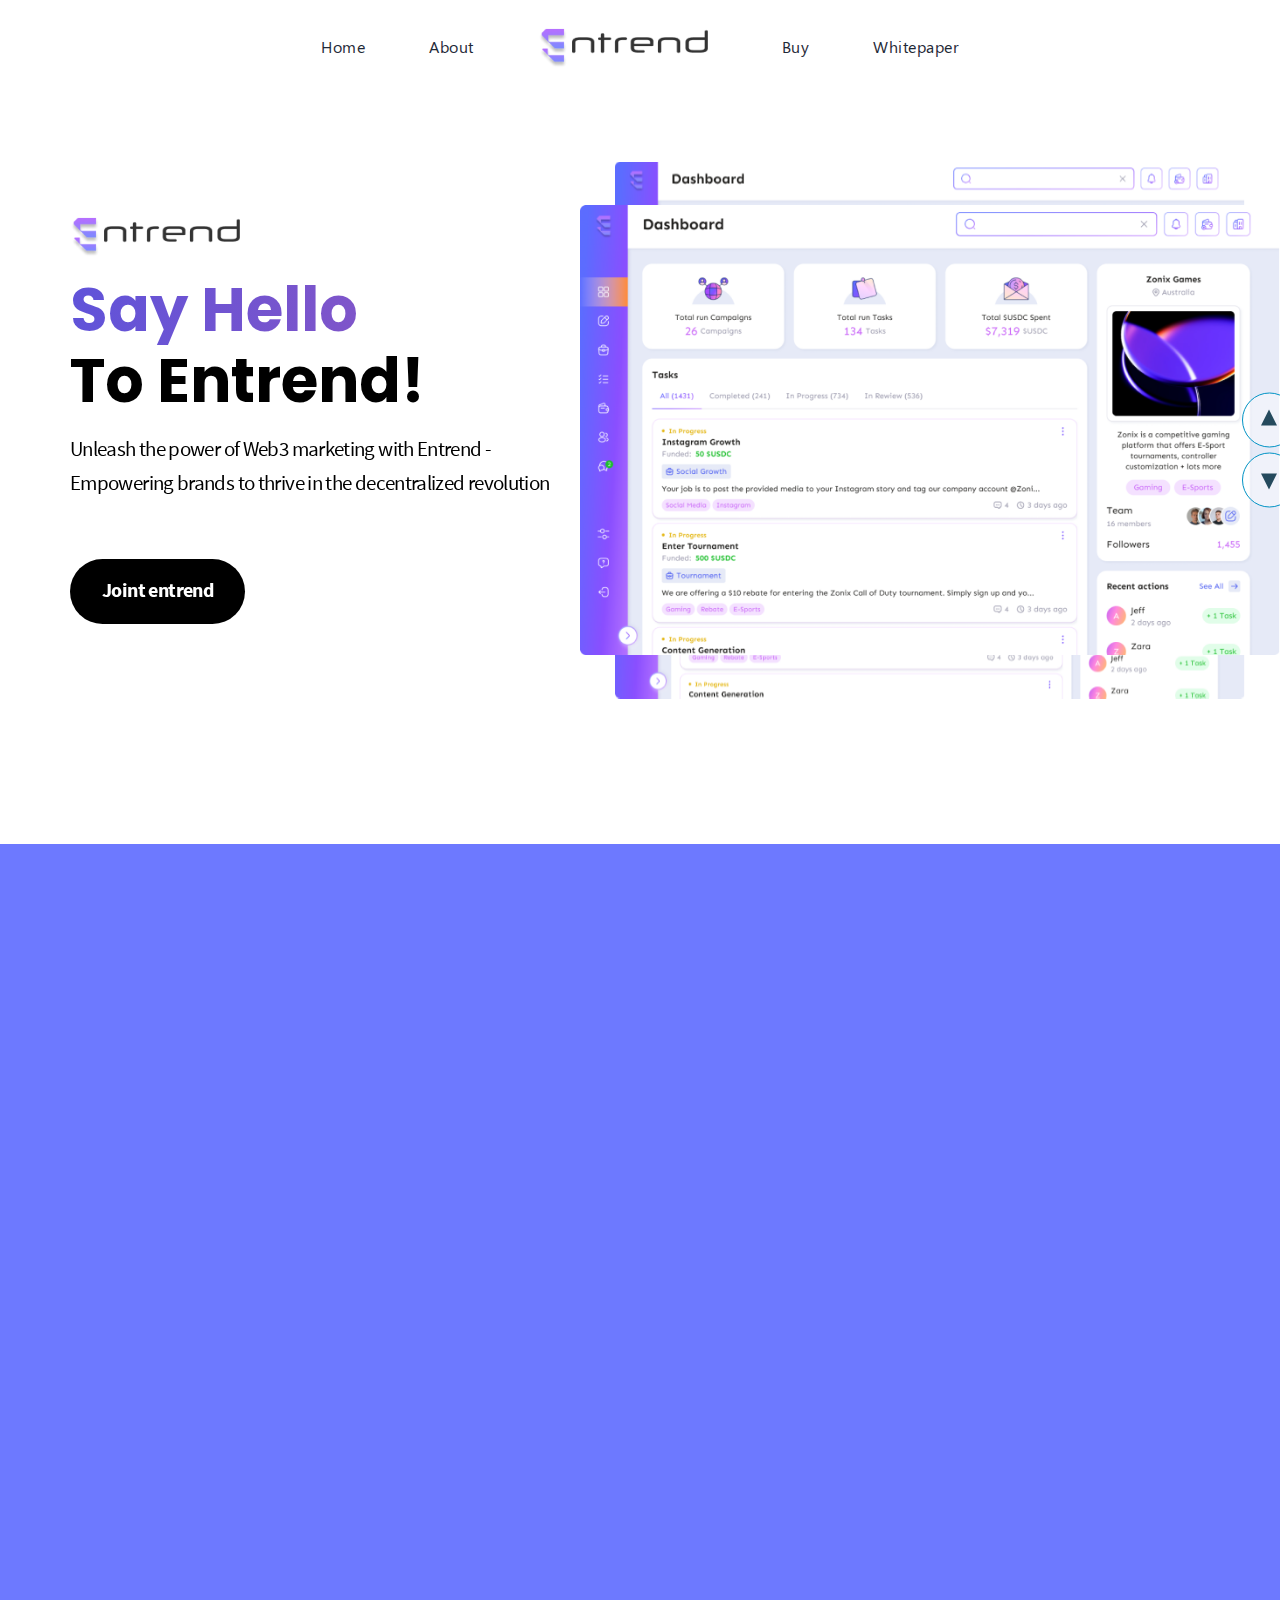
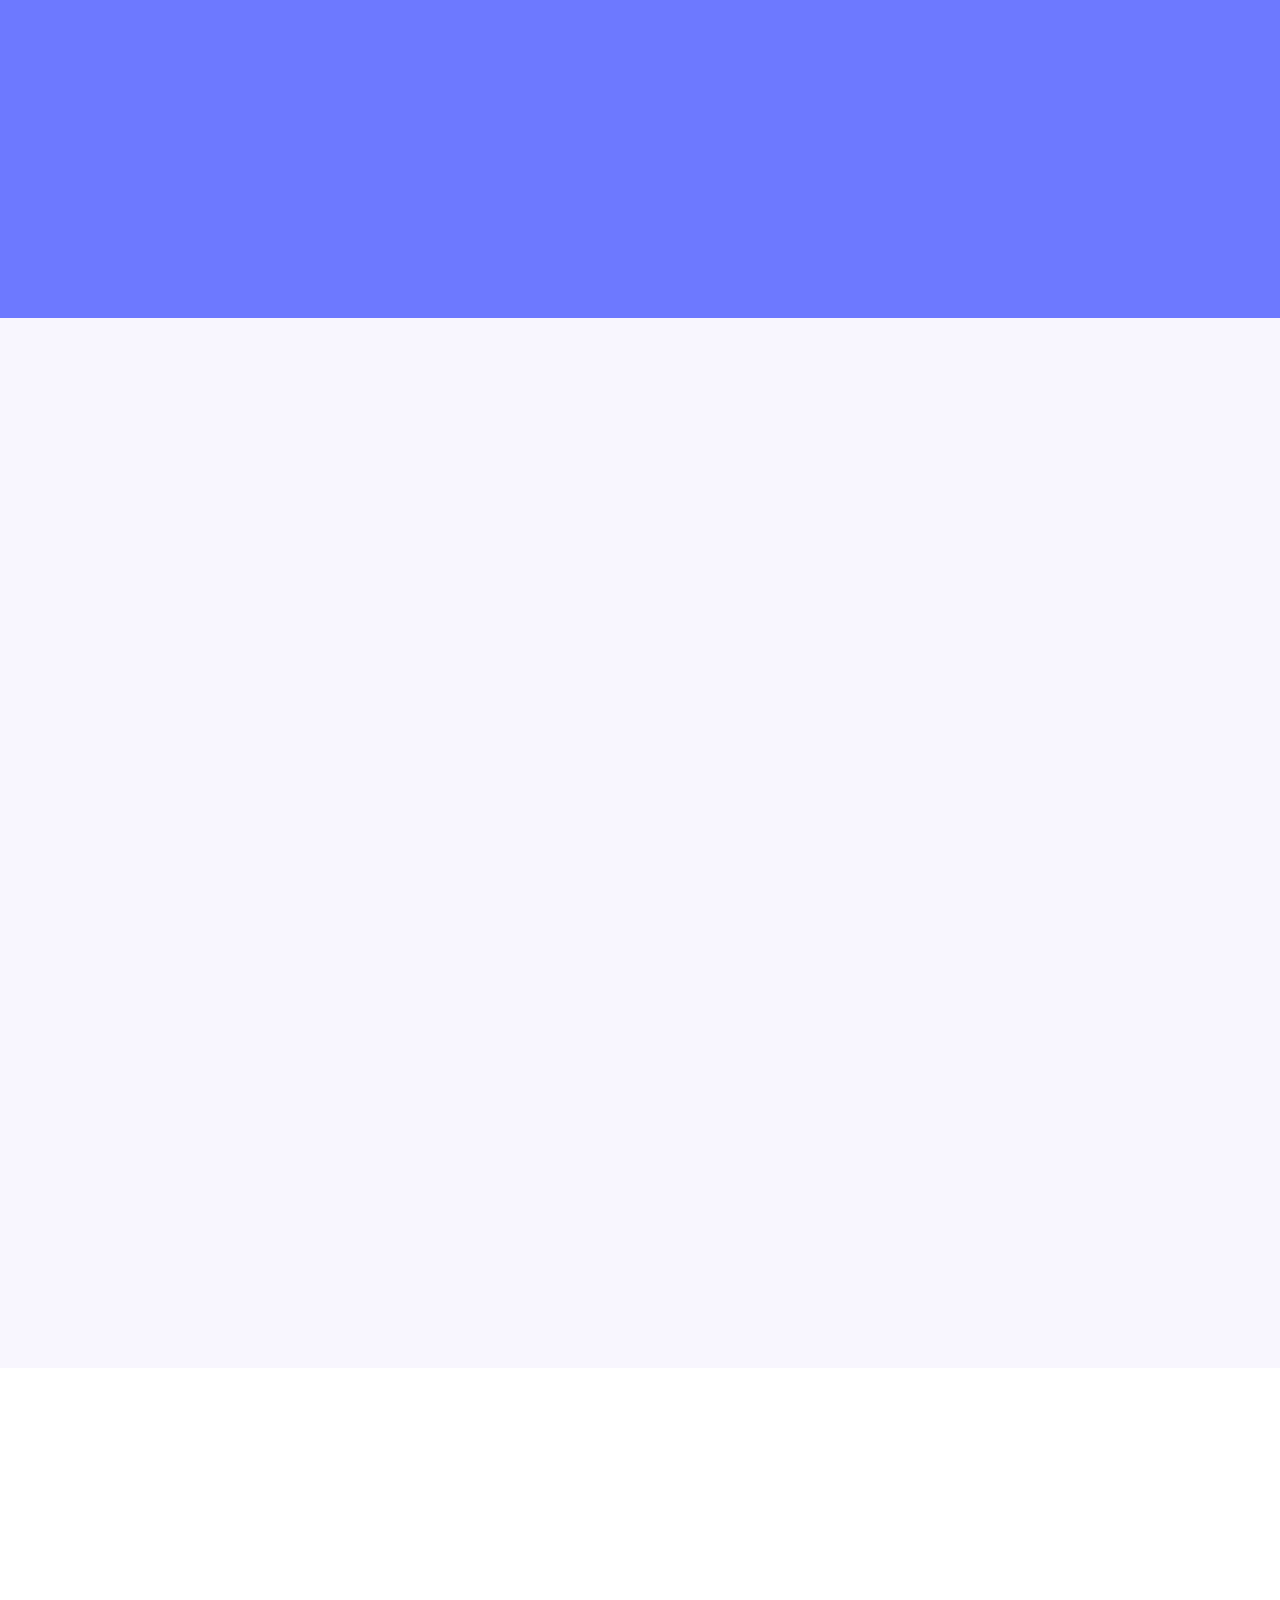
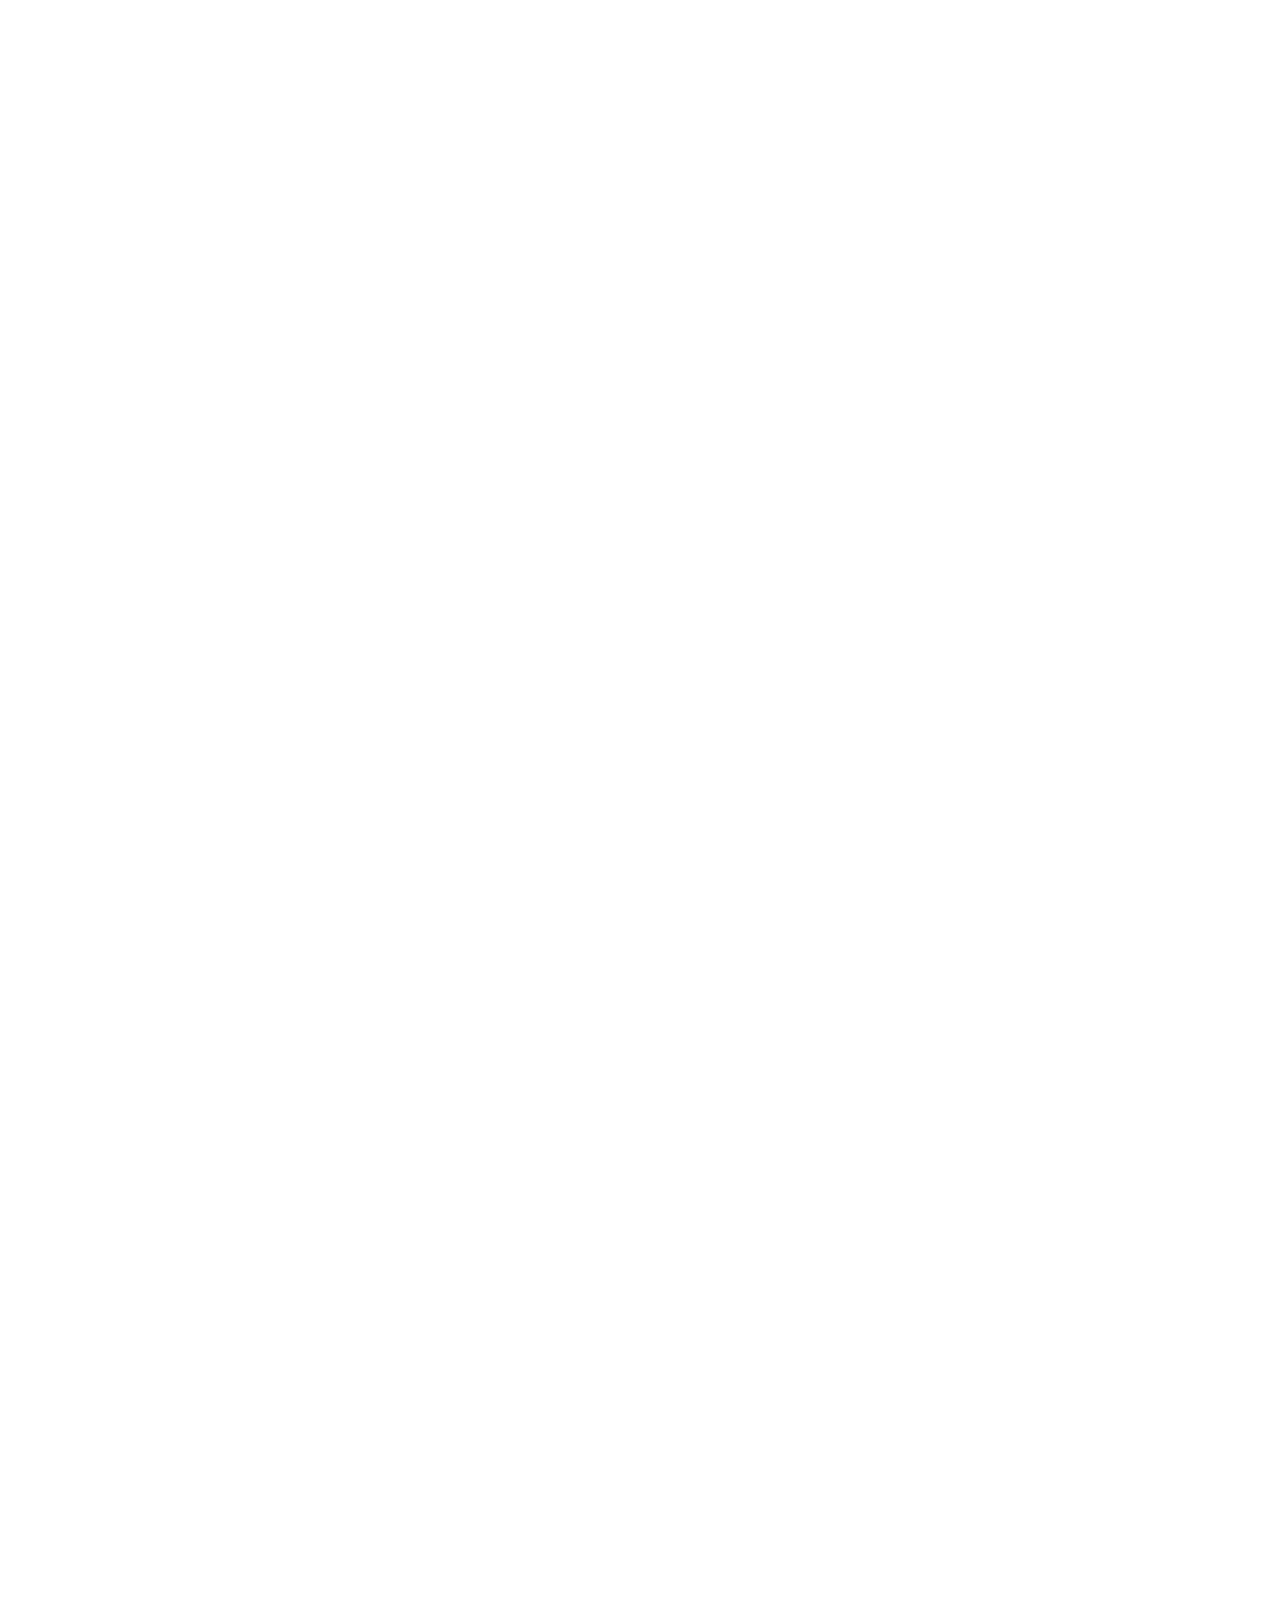
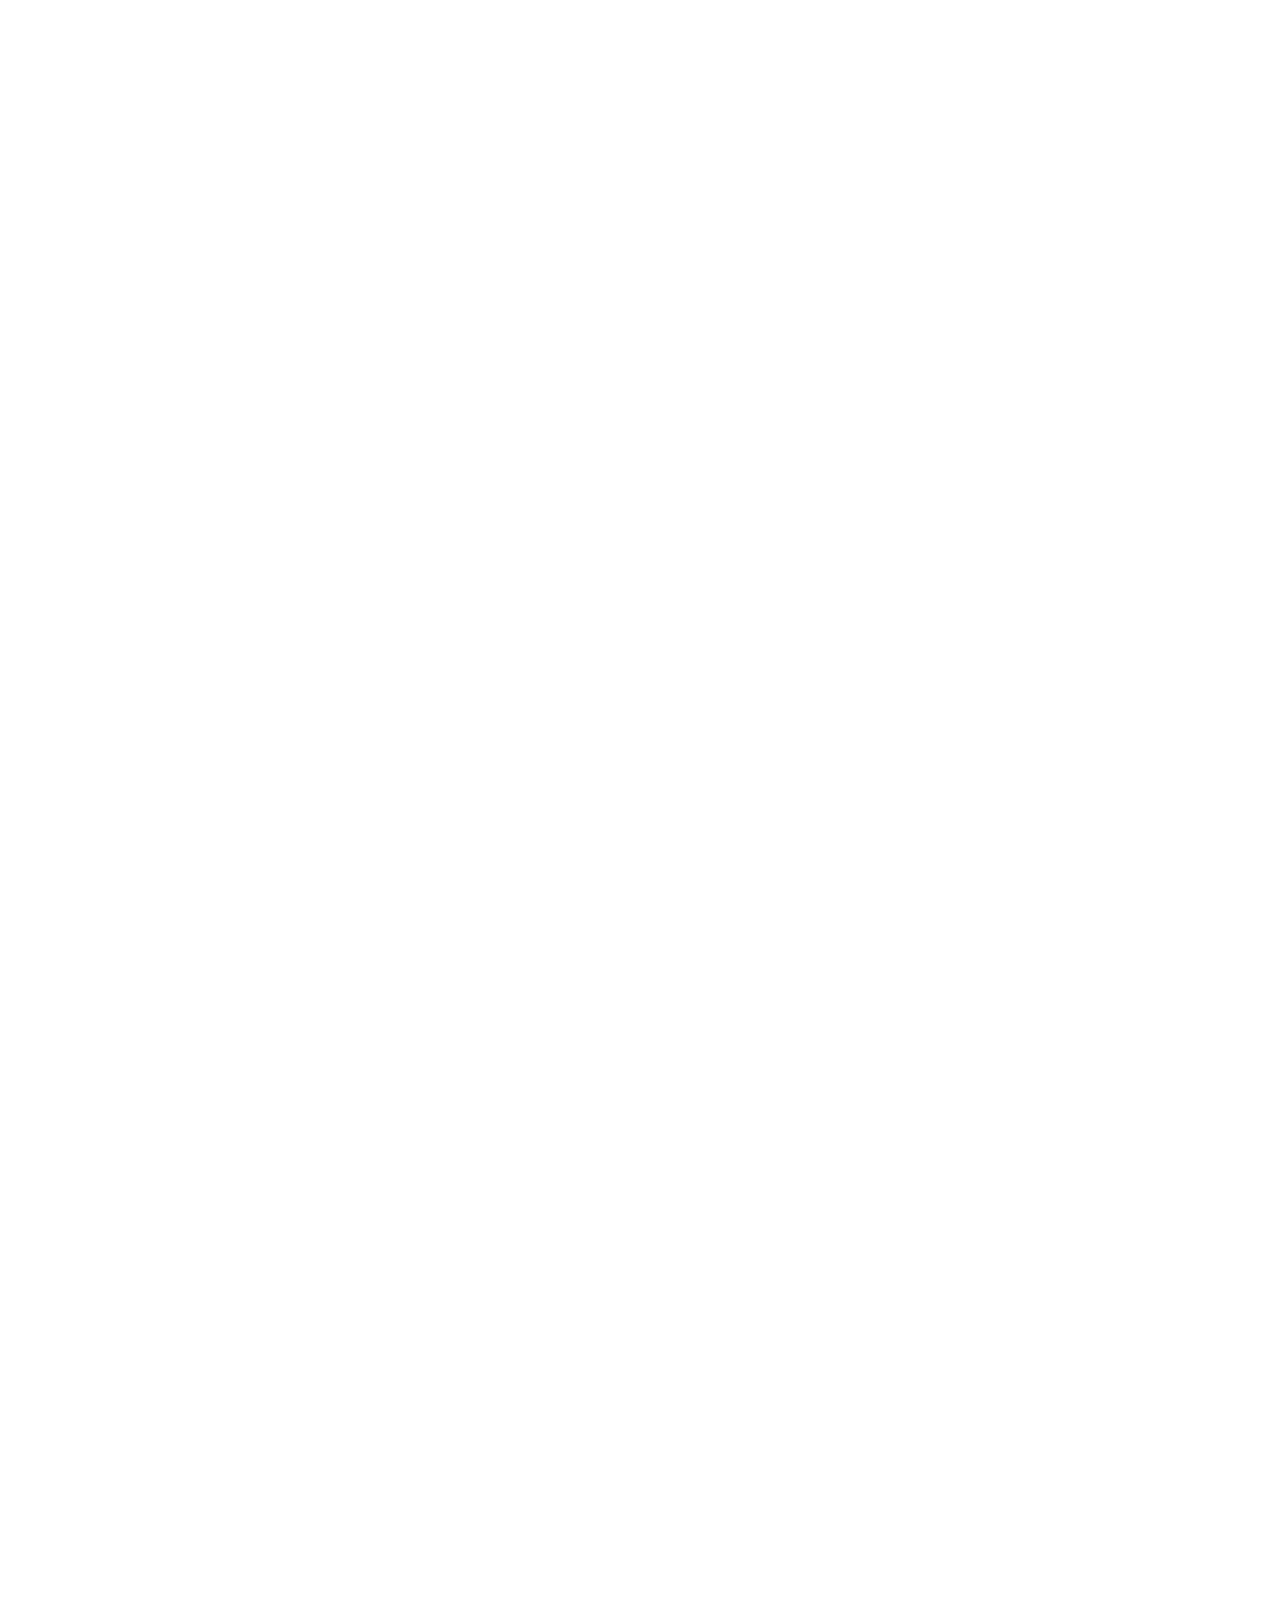
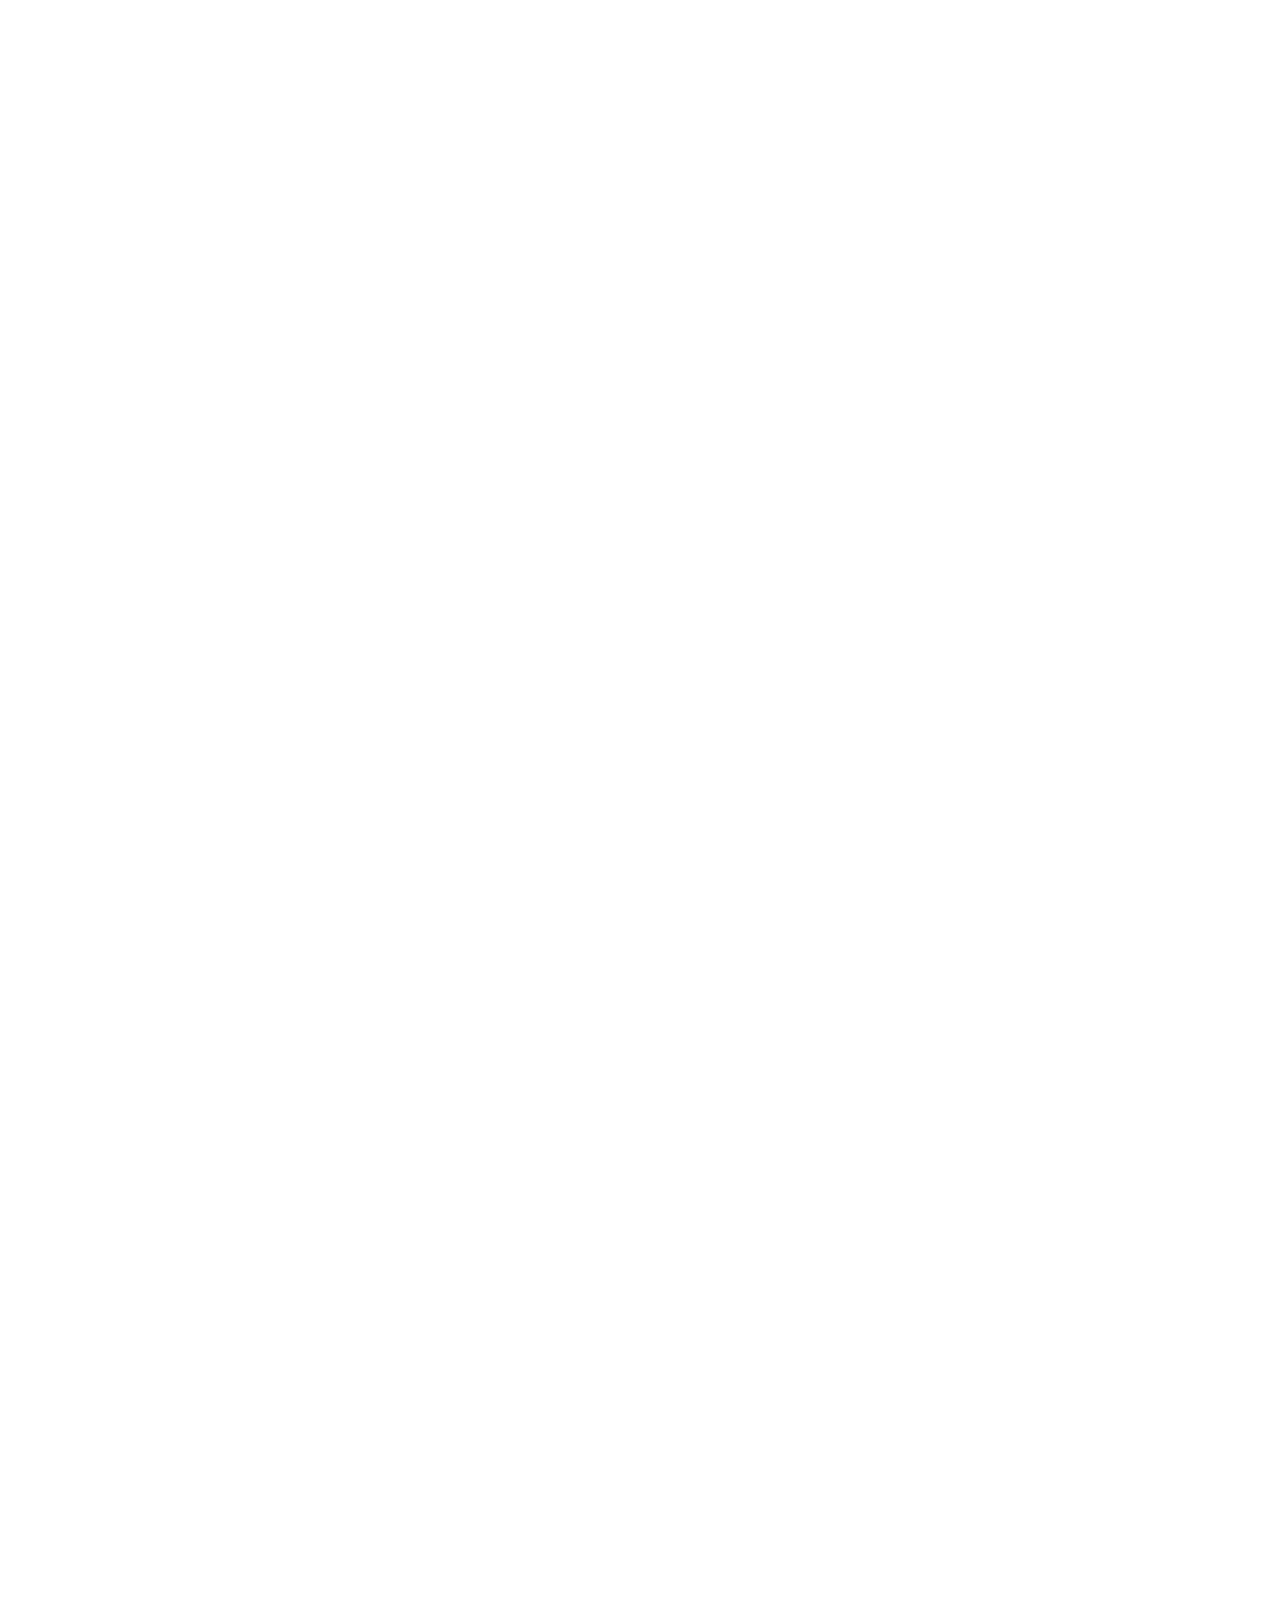
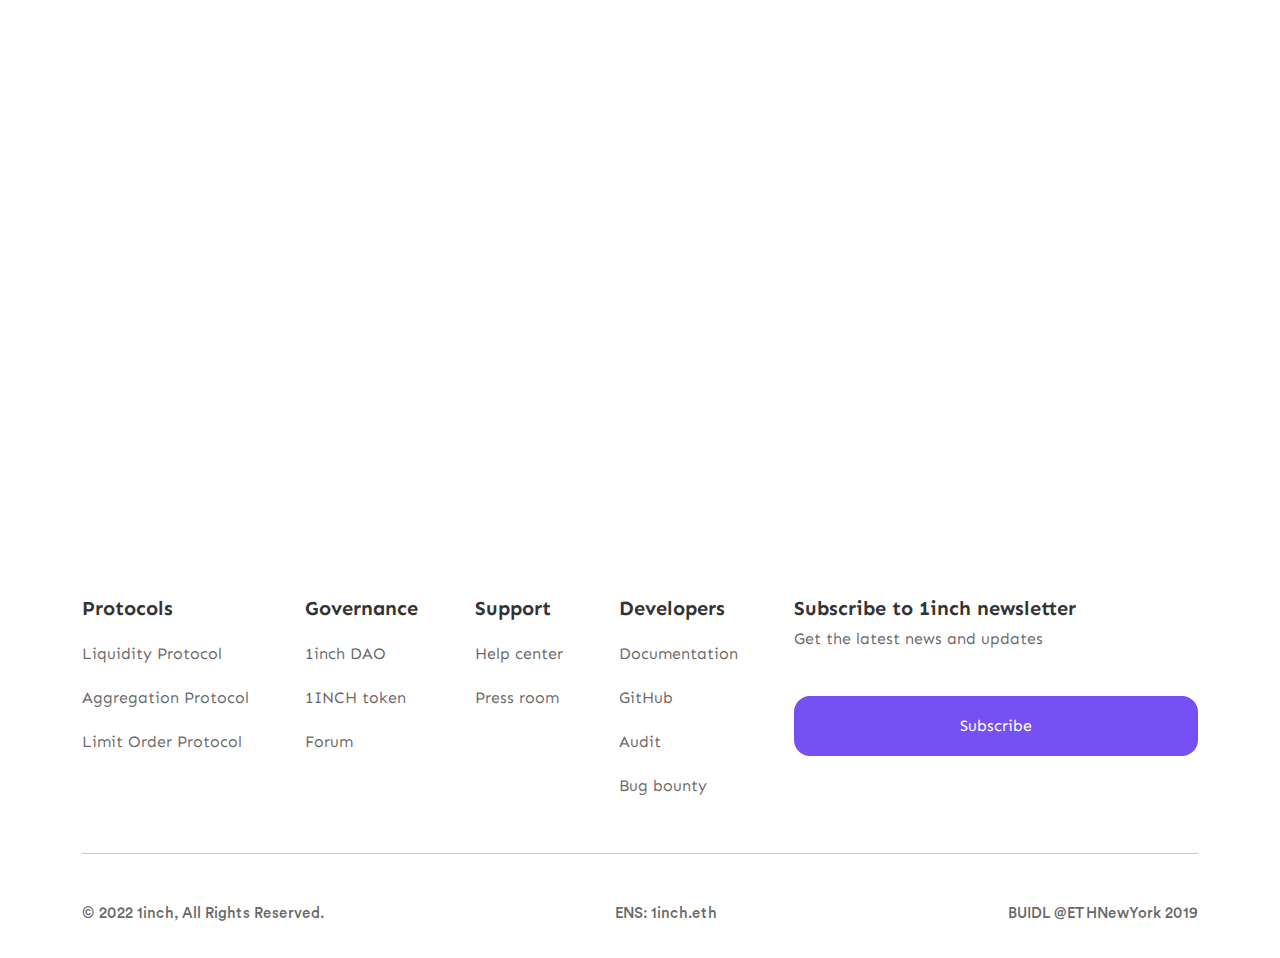
==== commit 019243a6: "images update" ====
--- a/index.html
+++ b/index.html
@@ -239,7 +239,7 @@
                         <div class="business_content_area">
                             <div class="business_left_images" data-aos="fade-up">
                                 <div class="desktop_business_images">
-                                    <img src="assets/images/business.png" alt="" />
+                                    <img src="assets/images/business_1.png" alt="" />
                                 </div>
                             </div>
                             <div class="business_right_text" data-aos="fade-up">
@@ -385,6 +385,7 @@
             <div class="container">
                 <div class="section_heading" data-aos="fade-up">
                     <h1 class="title_1">Work Gamified</h1>
+                    <h2 class="title_1">Work <span>Gamified</span></h2>
                     <p>
                         Entrend is a platform that aims to make work fun and exciting by gamifying the process for businesses and advocates. The platform <br />
                         has introduced mystery boxes as part of its reward system to enhance the user experience and add value to the ENT token.
--- a/assets/css/style.css
+++ b/assets/css/style.css
@@ -245,12 +245,19 @@
 	display: block;
 	padding: 24px 64px;
 	opacity: 0.8;
+	-ms-filter: "progid:DXImageTransform.Microsoft.Alpha(Opacity=80)";
 	background: transparent;
 }
 .tab_items_area .tab {
-	display: flex;
-	align-items: center;
-	justify-content: center;
+	display: -webkit-box;
+	display: -ms-flexbox;
+	display: flex;
+	-webkit-box-align: center;
+	    -ms-flex-align: center;
+	        align-items: center;
+	-webkit-box-pack: center;
+	    -ms-flex-pack: center;
+	        justify-content: center;
 	padding: 100px 0 150px;
 }
 .tab button.tablinks.active{
@@ -997,10 +1004,12 @@
 	height: 100%;
 	width: 100%;
 	position: absolute;
-	transform-style: preserve-3d;
+	-webkit-transform-style: preserve-3d;
+	        transform-style: preserve-3d;
   }
   .carousel__slider section {
-	transform-style: preserve-3d;
+	-webkit-transform-style: preserve-3d;
+	        transform-style: preserve-3d;
   }
   .carousel__slide {
 	width: 780px;
@@ -1009,10 +1018,12 @@
 	position: absolute;
 	top: -246px;
 	left: -760px;
+	-webkit-transition: all 1s ease-in-out;
 	transition: all 1s ease-in-out;
 	overflow: hidden;
 	z-index: 10;
-	transform: rotateY(0deg) translateY(0);
+	-webkit-transform: rotateY(0deg) translateY(0);
+	        transform: rotateY(0deg) translateY(0);
 }
 
   .carousel__slide.carousel-slide-1 h2, .carousel__slide.carousel-slide-1 h2 {
@@ -1020,21 +1031,31 @@
   }
   .carousel__slide.mid {
 	z-index: 7;
-	transform: rotateY(0deg) translateY(0%) scale(0.9);
+	-webkit-transform: rotateY(0deg) translateY(0%) scale(0.9);
+	        transform: rotateY(0deg) translateY(0%) scale(0.9);
   }
   .carousel__slide.right {
 	z-index: 8;
-	transform: rotateY(0deg) translateY(calc(14% + 3px)) scale(0.9);
+	-webkit-transform: rotateY(0deg) translateY(calc(14% + 3px)) scale(0.9);
+	        transform: rotateY(0deg) translateY(calc(14% + 3px)) scale(0.9);
   }
   .carousel__slide.left {
 	z-index: 9;
-	transform: rotateY(0deg) translateY(calc(-14% - 3px)) scale(0.9);
+	-webkit-transform: rotateY(0deg) translateY(calc(-14% - 3px)) scale(0.9);
+	        transform: rotateY(0deg) translateY(calc(-14% - 3px)) scale(0.9);
   }
   .carousel__content {
-	display: flex;
-	flex-flow: column wrap;
-	justify-content: space-between;
-	align-items: center;
+	display: -webkit-box;
+	display: -ms-flexbox;
+	display: flex;
+	-ms-flex-flow: column wrap;
+	    flex-flow: column wrap;
+	-webkit-box-pack: justify;
+	    -ms-flex-pack: justify;
+	        justify-content: space-between;
+	-webkit-box-align: center;
+	    -ms-flex-align: center;
+	        align-items: center;
 	width: 100%;
   }
 
@@ -1049,7 +1070,8 @@
 	margin-bottom: auto;
 	cursor: pointer;
 	z-index: 10;
-	transform: translateY(-50%);
+	-webkit-transform: translateY(-50%);
+	        transform: translateY(-50%);
 	background-color: rgba(255, 255, 255, 0.4);
   }
   .carousel__next span, .carousel__prev span {
@@ -1067,12 +1089,14 @@
   .carousel__next span {
 	top: 20px;
 	left: 18px;
-	transform: rotate(180deg);
+	-webkit-transform: rotate(180deg);
+	        transform: rotate(180deg);
   }
   .carousel__prev span {
 	top: 16px;
 	left: 18px;
-	transform: rotate(0deg);
+	-webkit-transform: rotate(0deg);
+	        transform: rotate(0deg);
   }
 
   .hero_images img {
@@ -1096,12 +1120,9 @@
 .user_flow_mobile_area{
 	display: none;
 }
-
-
-
-
-
-
-
-
-
+.work_area .section_heading h2{
+	display: none;
+}
+
+
+
--- a/assets/css/responsive.css
+++ b/assets/css/responsive.css
@@ -128,12 +128,14 @@
     }
     .carousel__next {
         top: 650px;
-        transform: rotate(-90deg);
+        -webkit-transform: rotate(-90deg);
+                transform: rotate(-90deg);
     }
     .carousel__prev {
         top: 650px;
         right: 15px;
-        transform: rotate(-90deg);
+        -webkit-transform: rotate(-90deg);
+                transform: rotate(-90deg);
     }
     .tab button {
         font-size: 22px;
@@ -356,7 +358,9 @@
     }
     .tab_items_area .tab {
         padding: 95px 0 35px;
-        justify-content: space-evenly;
+        -webkit-box-pack: space-evenly;
+            -ms-flex-pack: space-evenly;
+                justify-content: space-evenly;
     }
 
 
@@ -575,6 +579,7 @@
         font-style: normal;
         font-weight: 700;
         line-height: 34px;
+        background: -webkit-linear-gradient(296deg, #1EBFF8 9.57%, #A38DF8 73.43%);
         background: linear-gradient(154deg, #1EBFF8 9.57%, #A38DF8 73.43%);
         background-clip: text;
         -webkit-background-clip: text;
@@ -597,18 +602,21 @@
         margin: auto;
     }
     .user_flow_top_title  span.user_reward {
+        background: -webkit-linear-gradient(296deg, #FA77A4 9.72%, #DBC21A 76.33%);
         background: linear-gradient(154deg, #FA77A4 9.72%, #DBC21A 76.33%);
         background-clip: text;
         -webkit-background-clip: text;
         -webkit-text-fill-color: transparent;
     }
     .user_flow_top_title .get_paid_flow {
+        background: -webkit-linear-gradient(65deg, #A257F5 9.39%, #DF67FA 71.49%);
         background: linear-gradient(25deg, #A257F5 9.39%, #DF67FA 71.49%);
         background-clip: text;
         -webkit-background-clip: text;
         -webkit-text-fill-color: transparent;
     }
     .owl-theme .owl-dots .owl-dot.active span, .owl-theme .owl-dots .owl-dot:hover span {
+        background: -webkit-linear-gradient(left, #6053D9 0%, #9857BD 100%);
         background: linear-gradient(90deg, #6053D9 0%, #9857BD 100%);
     }
     .owl-theme .owl-dots .owl-dot span {
@@ -618,11 +626,26 @@
         background: #180D5B;
         display: block;
         -webkit-backface-visibility: visible;
+        -webkit-transition: opacity .2s ease;
         transition: opacity .2s ease;
         border-radius: 30px;
     }
     .user_flow_main_area {
         padding-bottom: 40px;
+    }
+    .work_area .section_heading h1{
+        display: none;
+    }
+    .work_area .section_heading h2{
+        display: block;
+    }
+    .work_area .section_heading h2 span {
+        background: -webkit-linear-gradient(left, #6053D9 0%, #9857BD 100%);
+        background: linear-gradient(90deg, #6053D9 0%, #9857BD 100%);
+        background-clip: text;
+        -webkit-background-clip: text;
+        -webkit-text-fill-color: transparent;
+        text-transform: uppercase;
     }
 }
 
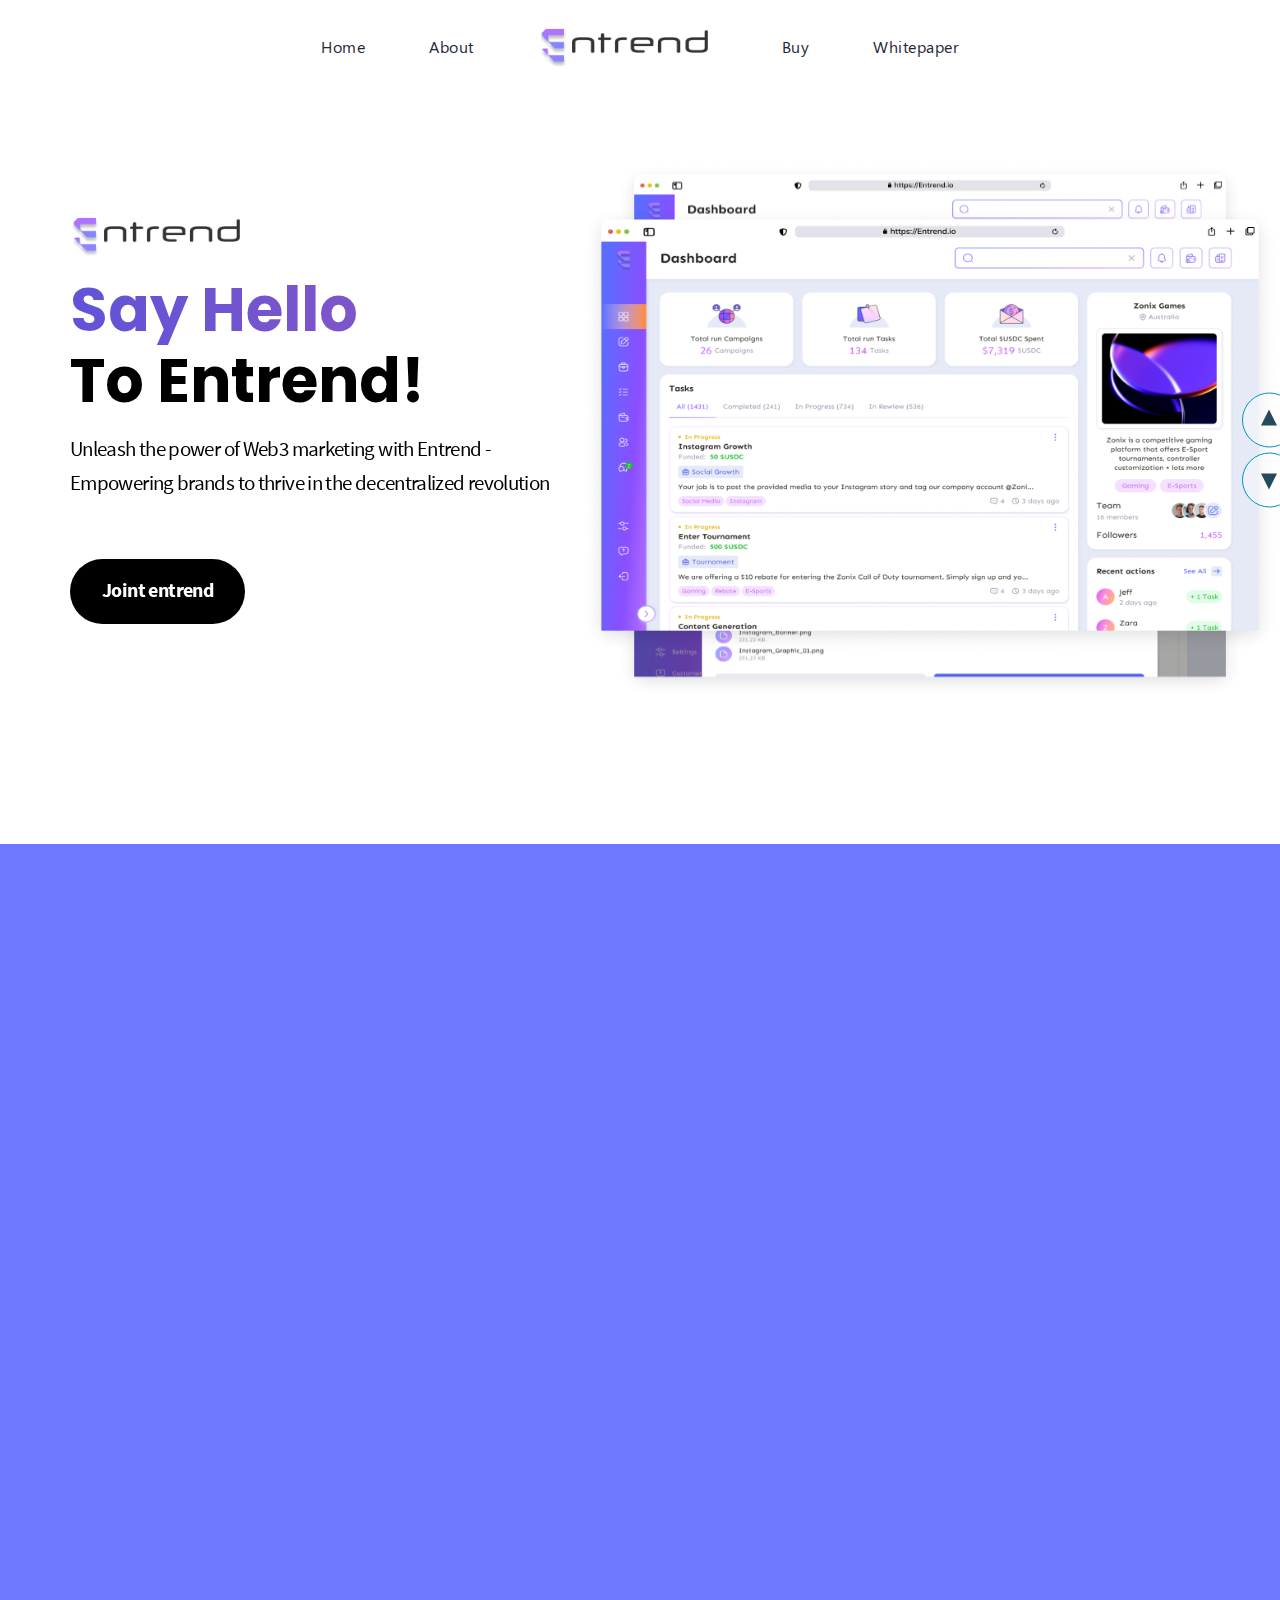
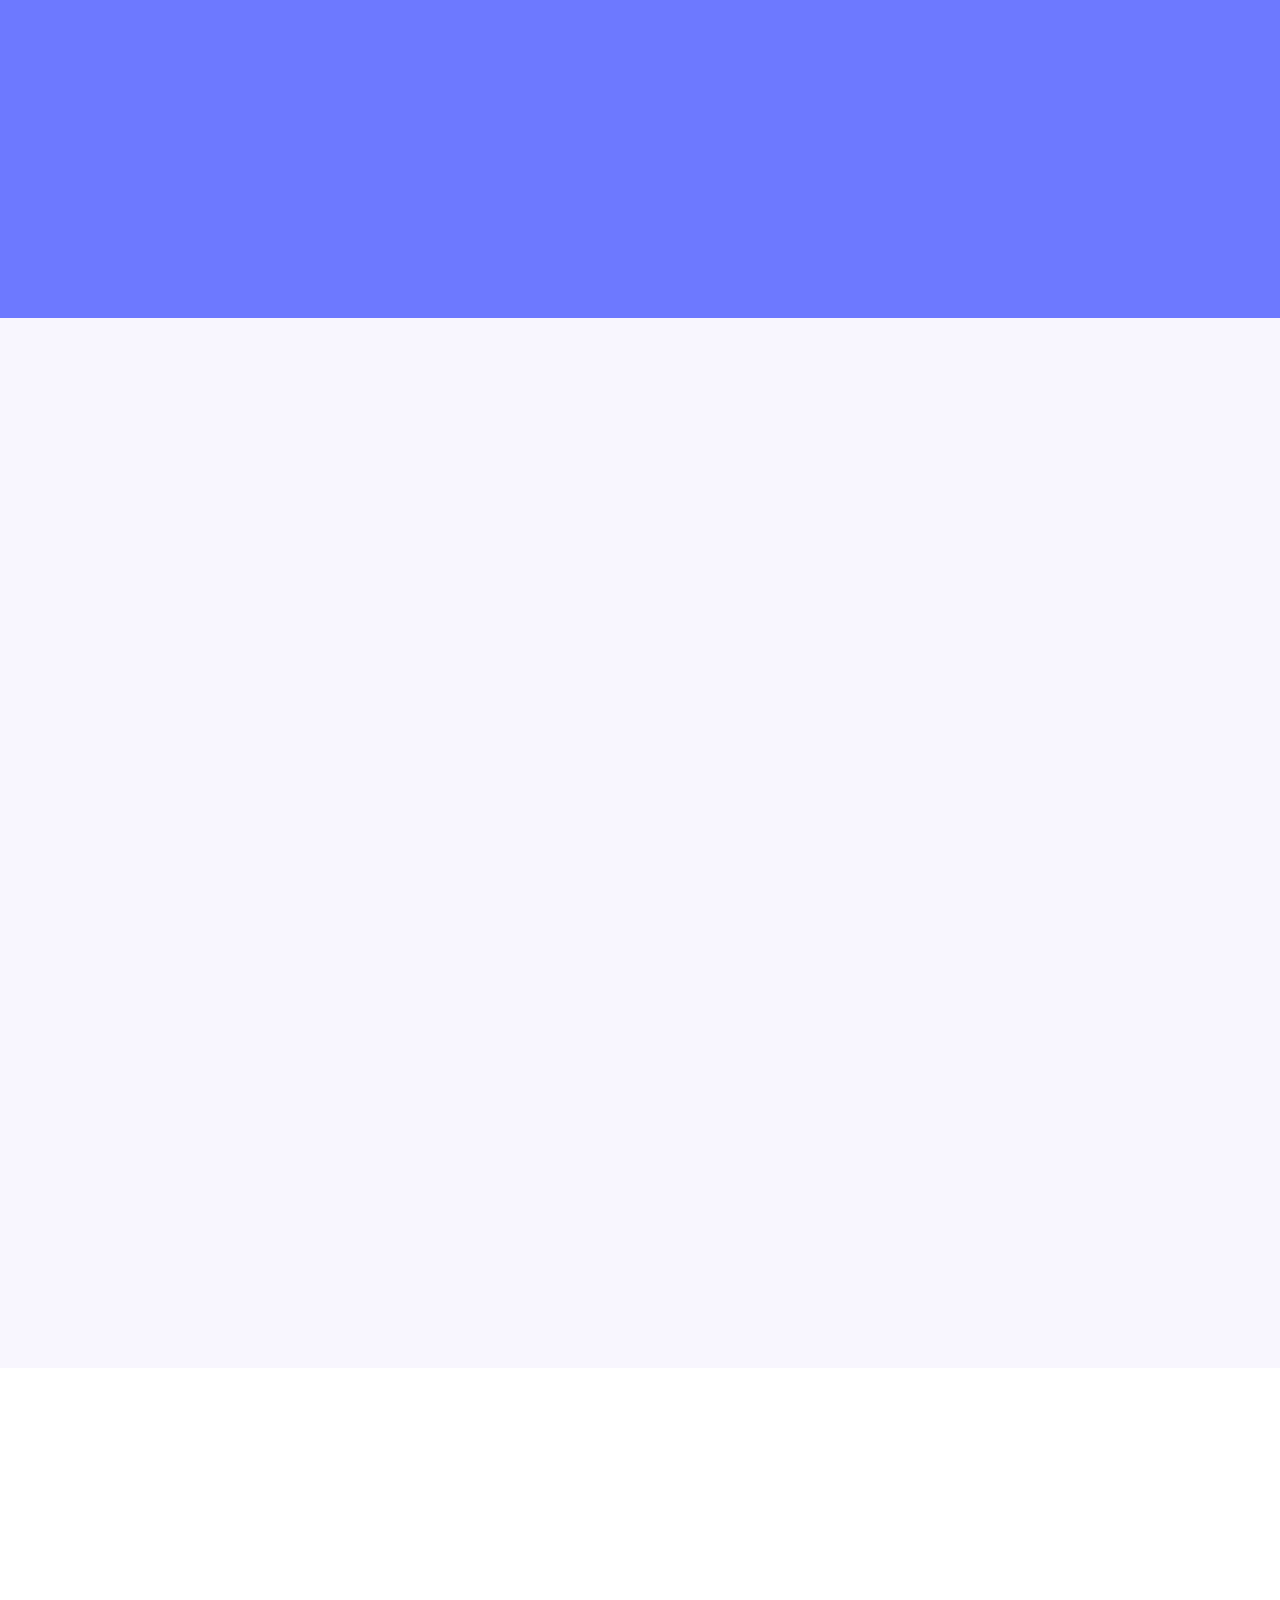
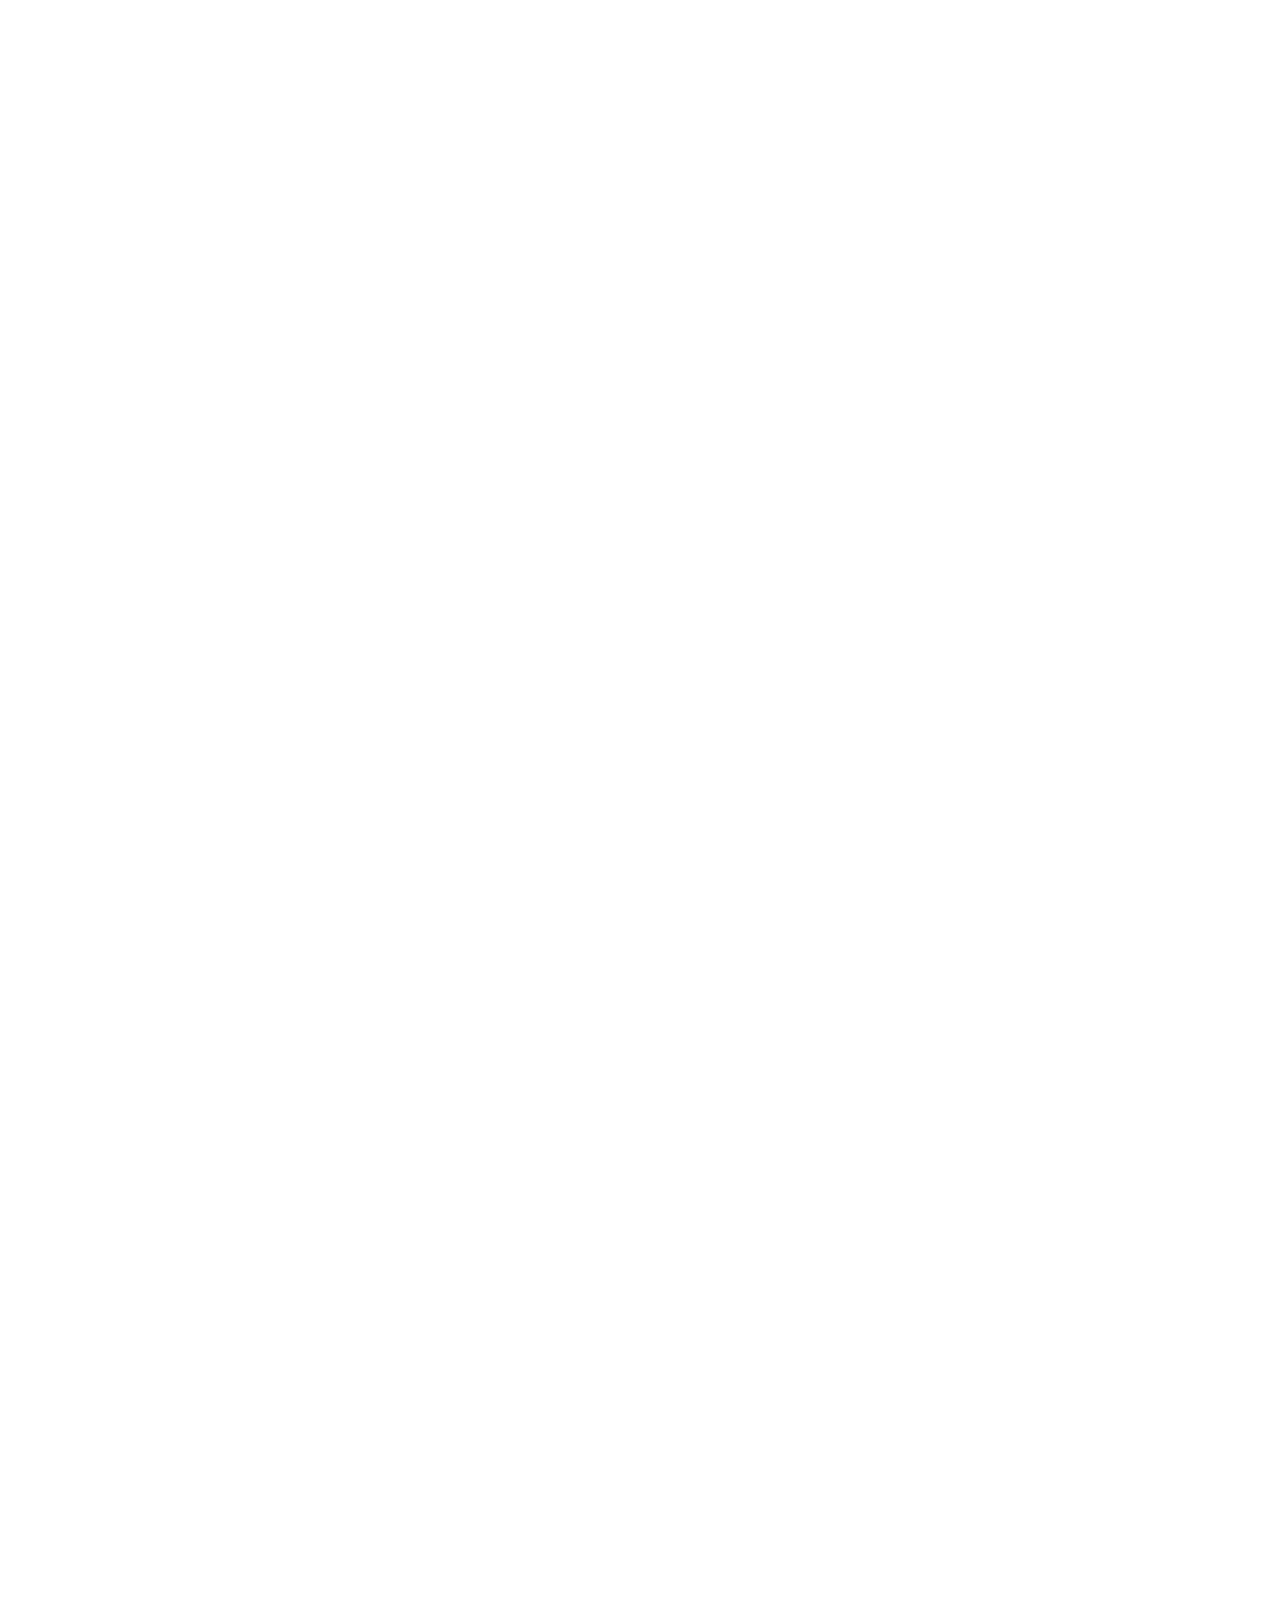
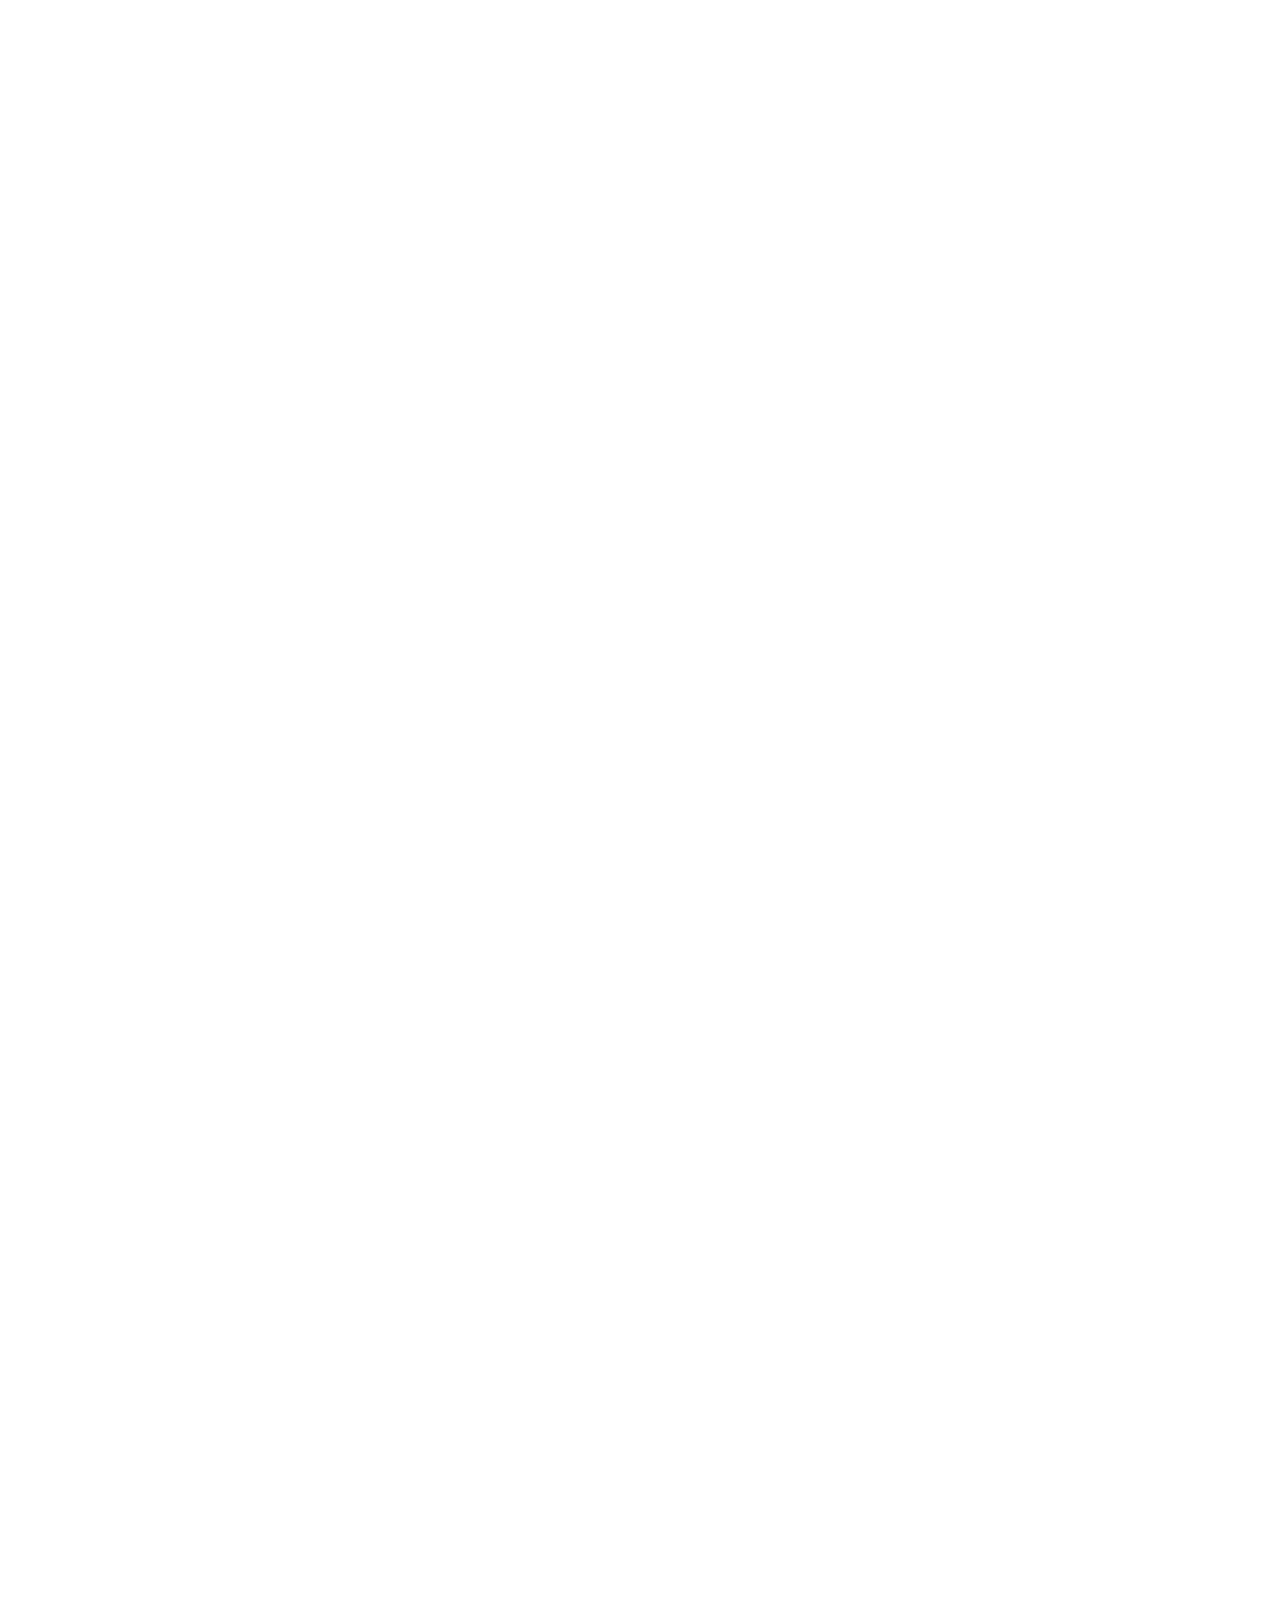
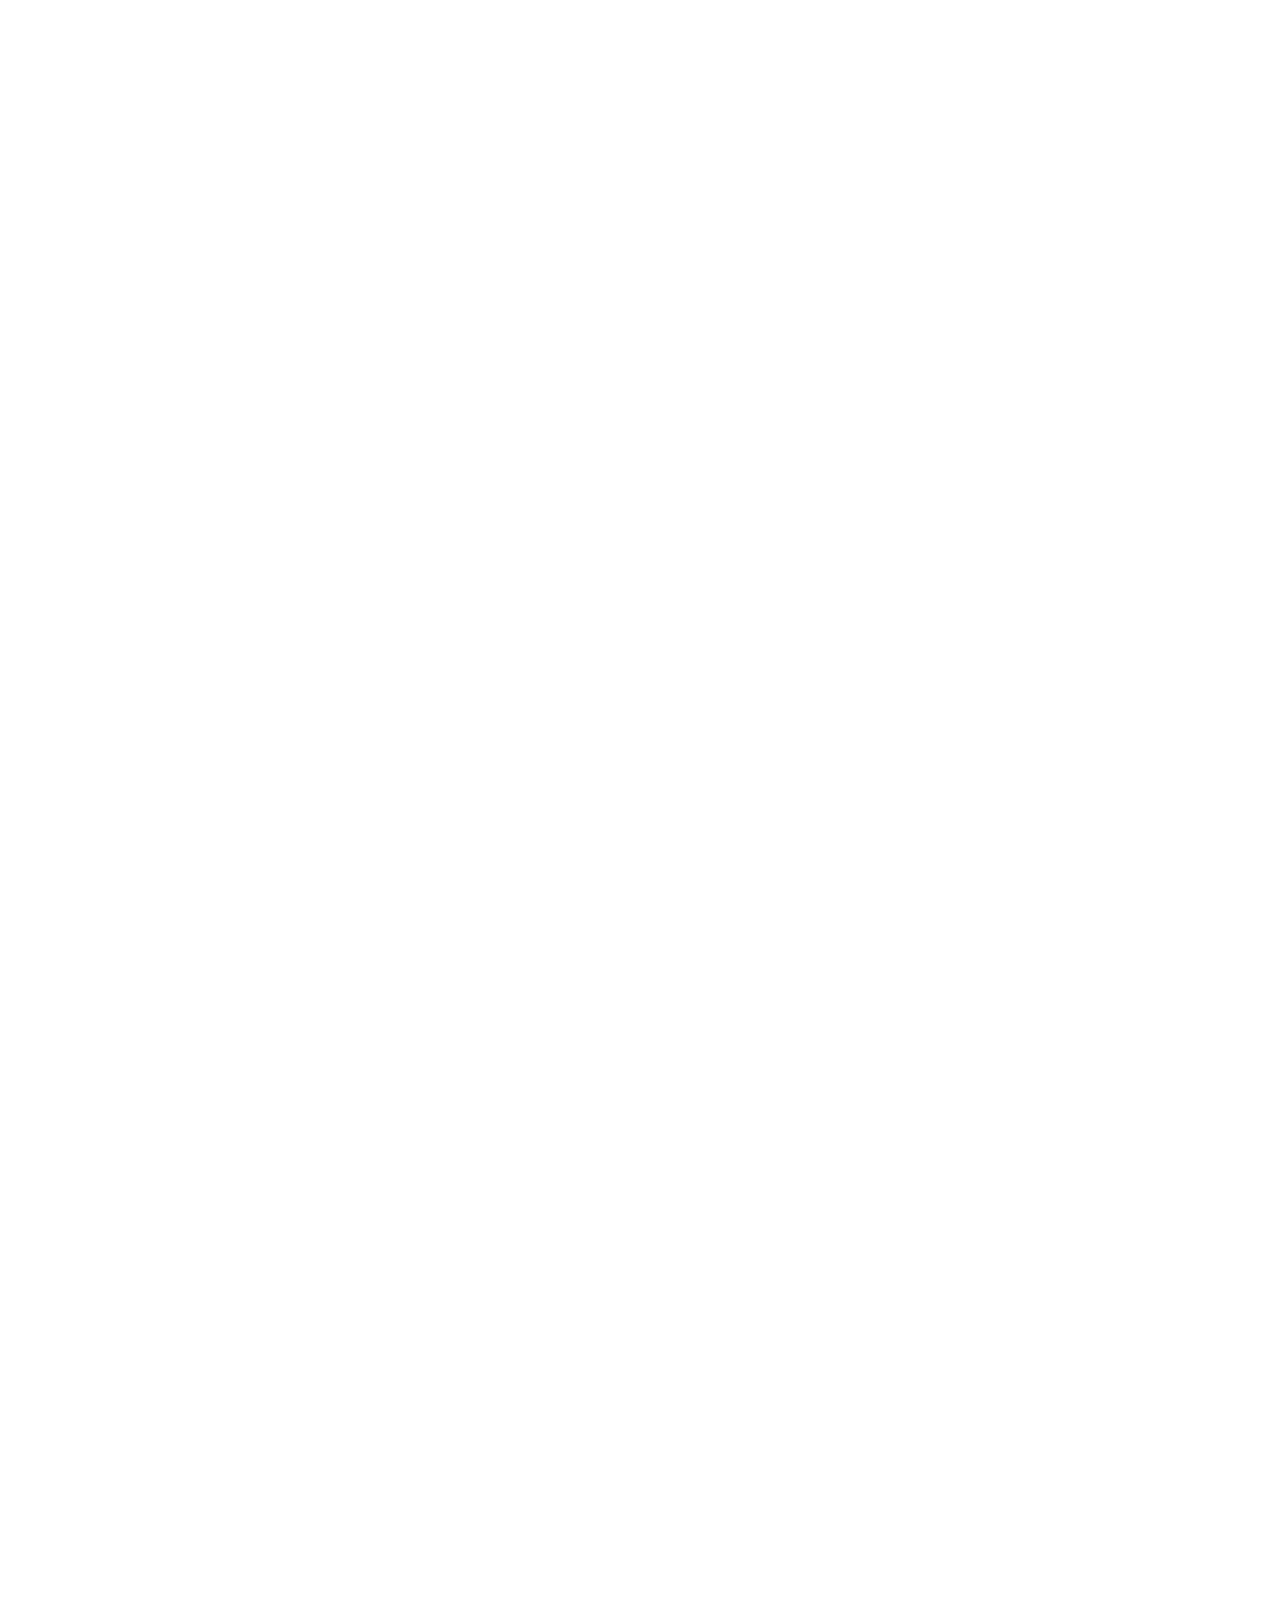
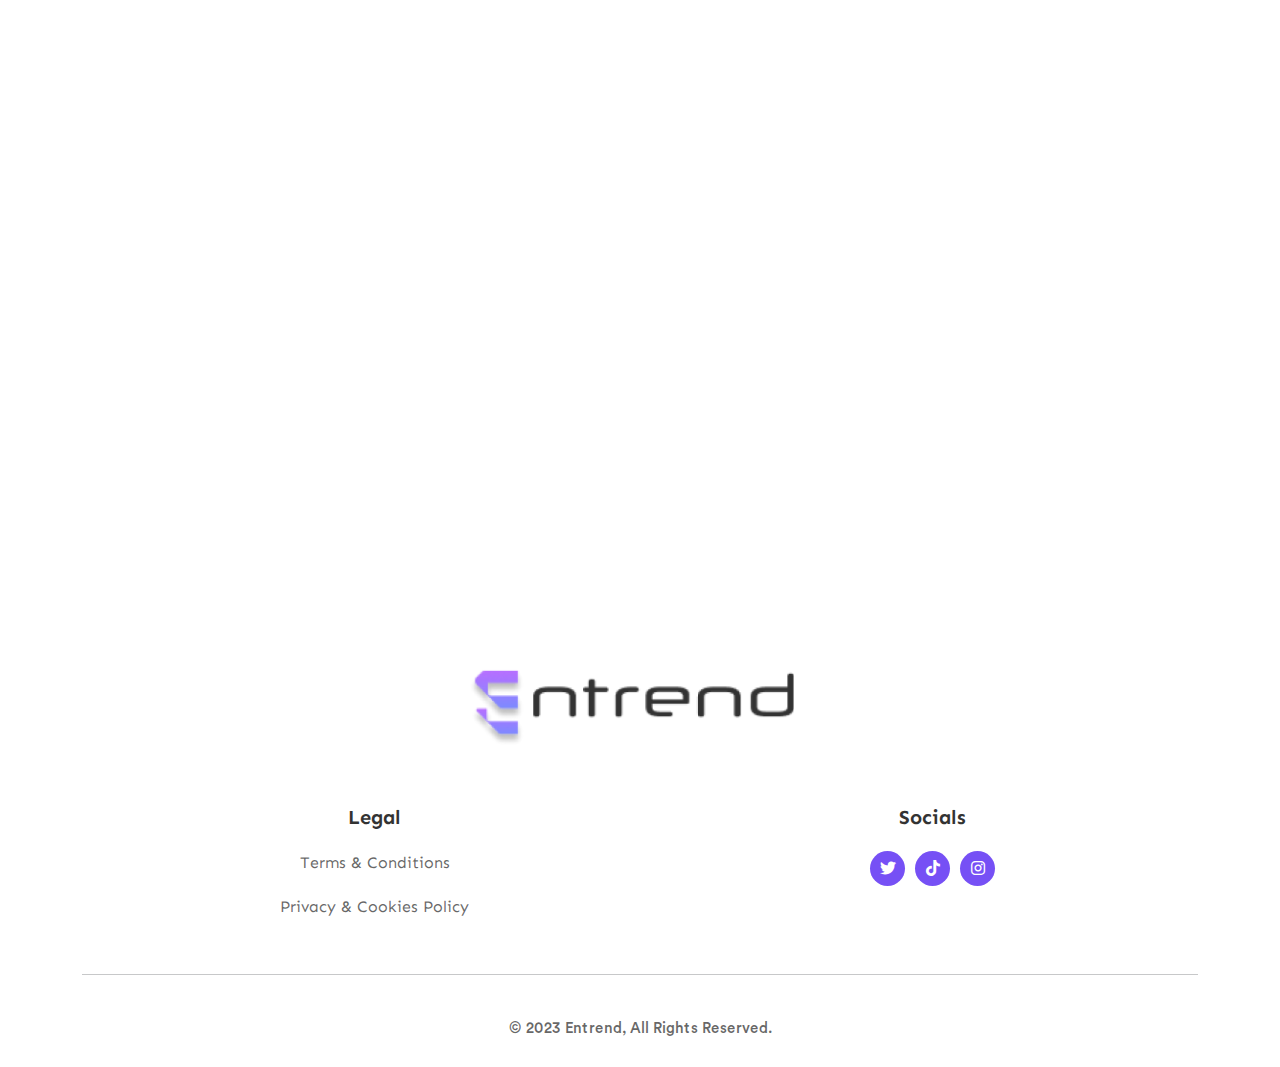
==== commit b73d5474: "final update done" ====
--- a/index.html
+++ b/index.html
@@ -36,13 +36,13 @@
                     <div class="col-md-12">
                         <div class="menu">
                             <ul>
-                                <li><a href="#">Home</a></li>
-                                <li><a href="#">About</a></li>
+                                <li><a href="#hero">Home</a></li>
+                                <li><a href="#about">About</a></li>
                                 <li>
                                     <a class="logo" href="#"><img src="assets/images/logo.png" alt="logo" /></a>
                                 </li>
                                 <li><a href="#">Buy</a></li>
-                                <li><a href="#">Whitepaper</a></li>
+                                <li><a target="_blank" href="assets/images/ENTREND_WHITEPAPER_VOL_3.pdf">Whitepaper</a></li>
                             </ul>
                         </div>
                     </div>
@@ -52,7 +52,7 @@
         <!--End Header Area-->
 
         <!-- start hero section -->
-        <section class="hero_main_area">
+        <section class="hero_main_area" id="hero">
             <div class="container">
                 <div class="row">
                     <div class="col-md-12">
@@ -66,7 +66,7 @@
                                     <p>Unleash the power of Web3 marketing with Entrend - Empowering brands to thrive in the decentralized revolution</p>
                                 </div>
                                 <div class="hero_button">
-                                    <a href="#">Joint entrend</a>
+                                    <a target="_blank" href="https://entrend.io/">Joint entrend</a>
                                 </div>
                             </div>
                             <div class="hero_right_content" data-aos="fade-left">
@@ -79,7 +79,7 @@
                                             <div class="carousel__slide" data-class="1" data-position="1">
                                               <div class="carousel__content">
                                                   <div class="slider_images">
-                                                     <img src="assets/images/slider.png" alt="">
+                                                     <img src="assets/images/HeroSectionImage3.png" alt="">
                                                   </div>
                                               </div>
                                             </div>
@@ -87,21 +87,21 @@
                                             <div class="carousel__slide mid" data-class="2" data-position="2">
                                               <div class="carousel__content">
                                                 <div class="slider_images">
-                                                    <img src="assets/images/slider.png" alt="">
+                                                    <img src="assets/images/HeroSectionImage2.png" alt="">
                                                  </div>
                                               </div>
                                             </div>
                                             <div class="carousel__slide right" data-class="3" data-position="3">
                                               <div class="carousel__content">
                                                 <div class="slider_images">
-                                                    <img src="assets/images/slider.png" alt="">
+                                                    <img src="assets/images/HeroSectionImage.png" alt="">
                                                  </div>
                                               </div>
                                             </div>
                                             <div class="carousel__slide left" data-class="4" data-position="4">
                                               <div class="carousel__content">
                                                 <div class="slider_images">
-                                                    <img src="assets/images/slider.png" alt="">
+                                                    <img src="assets/images/HeroSectionImage3.png" alt="">
                                                  </div>
                                               </div>
                                             </div>
@@ -172,7 +172,7 @@
         <!-- End  entrend access section -->
 
         <!-- Start about entrend section area  -->
-        <section class="about_entrend_main_area">
+        <section class="about_entrend_main_area" id="about">
             <div class="container">
                 <div class="row">
                     <div class="col-md-12">
@@ -251,7 +251,7 @@
                                         <span>be turned into cash! Advocates use keywords to search for tasks and</span> <span>filter results based on their interests, connecting with businesses that</span>
                                         <span>share similar interests to target their promotions towards the right</span> audience.
                                     </p>
-                                    <a href="#">Become A Business</a>
+                                    <a target="_blank" href="https://entrend.io/">Become A Business</a>
                                 </div>
                             </div>
                         </div>
@@ -367,11 +367,11 @@
                     </p>
                 </div>
                 <div class="leverage_main">
-                    <div class="levarage_left" data-aos="fade-right">
+                    <div class="levarage_left single_leverage" data-aos="fade-right">
                         <img src="assets/images/leverage/1.png" alt="" />
                         <p>As an Advocate, you can filter tasks based on your interests and connect with businesses that share similar passions.</p>
                     </div>
-                    <div class="leverage_right" data-aos="fade-left">
+                    <div class="leverage_right single_leverage" data-aos="fade-left">
                         <img src="assets/images/leverage/2.png" alt="" />
                         <p>Earn USDC as payment for completing tasks and start building your income stream today! Complete 5 tasks and get rewarded!</p>
                     </div>
@@ -392,7 +392,8 @@
                     </p>
                 </div>
                 <div class="work_img" data-aos="fade-up">
-                    <img src="assets/images/work/img.png" alt="" />
+                    <span class="mobile_none"><img src="assets/images/work/img.png" alt="" /></span>
+                    <span class="desktop_none"><img src="assets/images/mobile_game.png" alt="" /></span>
                 </div>
             </div>
         </section>
@@ -409,15 +410,13 @@
                         <div class="accordion-item" data-aos="fade-up">
                             <h2 class="accordion-header" id="flush-headingOne">
                                 <button class="accordion-button collapsed" type="button" data-bs-toggle="collapse" data-bs-target="#flush-collapseOne" aria-expanded="false" aria-controls="flush-collapseOne">
-                                    Do we have free plan?
+                                    What is Entrend and how does it work?
                                 </button>
                             </h2>
                             <div id="flush-collapseOne" class="accordion-collapse collapse" aria-labelledby="flush-headingOne" data-bs-parent="#accordionFlushExample">
                                 <div class="accordion-body">
                                     <p>
-                                        Lorem ipsum dolor sit amet, consectetur adipiscing elit, sed do eiusmod tempor incididunt ut labore et dolore magna aliqua. Ut enim ad minim veniam, quis nostrud exercitation ullamco laboris nisi ut
-                                        aliquip ex ea commodo consequat. Duis aute irure dolor in reprehenderit in voluptate velit esse cillum dolore eu fugiat nulla pariatur. Excepteur sint occaecat cupidatat non proident, sunt in culpa
-                                        qui officia deserunt mollit anim id est laborum.
+                                        Entrend connects businesses with social media advocates for tailored marketing campaigns. Businesses post tasks based on their needs, and advocates choose tasks they resonate with, completing them to earn USDC. Leveraging blockchain, Entrend ensures transparent, global payments, creating a win-win for both parties in the digital marketing realm.
                                     </p>
                                 </div>
                             </div>
@@ -426,15 +425,13 @@
                         <div class="accordion-item" data-aos="fade-up">
                             <h2 class="accordion-header" id="flush-headingTwo">
                                 <button class="accordion-button collapsed" type="button" data-bs-toggle="collapse" data-bs-target="#flush-collapseTwo" aria-expanded="false" aria-controls="flush-collapseTwo">
-                                    Do we have any physical office?
+                                    How do I earn income through Entrend?
                                 </button>
                             </h2>
                             <div id="flush-collapseTwo" class="accordion-collapse collapse" aria-labelledby="flush-headingTwo" data-bs-parent="#accordionFlushExample">
                                 <div class="accordion-body">
                                     <p>
-                                        Lorem ipsum dolor sit amet, consectetur adipiscing elit, sed do eiusmod tempor incididunt ut labore et dolore magna aliqua. Ut enim ad minim veniam, quis nostrud exercitation ullamco laboris nisi ut
-                                        aliquip ex ea commodo consequat. Duis aute irure dolor in reprehenderit in voluptate velit esse cillum dolore eu fugiat nulla pariatur. Excepteur sint occaecat cupidatat non proident, sunt in culpa
-                                        qui officia deserunt mollit anim id est laborum.
+                                        On Entrend, advocates earn by completing business tasks. After signing up, you can pick tasks from the Task Feed and complete them, upon completion  receive USDC as payment. Find tasks using keywords or filters to match your interests, providing users an easier way to complete tasks that are more relevant to them. Your earnings depend on the task and what the business has decided to allocate to it.
                                     </p>
                                 </div>
                             </div>
@@ -443,15 +440,13 @@
                         <div class="accordion-item" data-aos="fade-up">
                             <h2 class="accordion-header" id="flush-headingThree">
                                 <button class="accordion-button collapsed" type="button" data-bs-toggle="collapse" data-bs-target="#flush-collapseThree" aria-expanded="false" aria-controls="flush-collapseThree">
-                                    Do we hire new employes?
+                                    How do I ensure that my promotions are targeted towards the right audience?
                                 </button>
                             </h2>
                             <div id="flush-collapseThree" class="accordion-collapse collapse" aria-labelledby="flush-headingThree" data-bs-parent="#accordionFlushExample">
                                 <div class="accordion-body">
                                     <p>
-                                        Lorem ipsum dolor sit amet, consectetur adipiscing elit, sed do eiusmod tempor incididunt ut labore et dolore magna aliqua. Ut enim ad minim veniam, quis nostrud exercitation ullamco laboris nisi ut
-                                        aliquip ex ea commodo consequat. Duis aute irure dolor in reprehenderit in voluptate velit esse cillum dolore eu fugiat nulla pariatur. Excepteur sint occaecat cupidatat non proident, sunt in culpa
-                                        qui officia deserunt mollit anim id est laborum.
+                                        On Entrend, it's vital to use relevant tags and keywords when posting a task to target the right audience. Post tasks that resonate with your business on the Task Feed. make it a task requirement for advocates to include hashtags and keywords in their posts to capture your desired audience. 
                                     </p>
                                 </div>
                             </div>
@@ -460,19 +455,35 @@
                         <div class="accordion-item" data-aos="fade-up">
                             <h2 class="accordion-header" id="flush-headingFour">
                                 <button class="accordion-button collapsed" type="button" data-bs-toggle="collapse" data-bs-target="#flush-collapseFour" aria-expanded="false" aria-controls="flush-collapseFour">
-                                    What is our mission?
+                                    How does Entrend ensure transparency in payments and tasks verification?
                                 </button>
                             </h2>
                             <div id="flush-collapseFour" class="accordion-collapse collapse" aria-labelledby="flush-headingFour" data-bs-parent="#accordionFlushExample">
                                 <div class="accordion-body">
                                     <p>
-                                        Lorem ipsum dolor sit amet, consectetur adipiscing elit, sed do eiusmod tempor incididunt ut labore et dolore magna aliqua. Ut enim ad minim veniam, quis nostrud exercitation ullamco laboris nisi ut
-                                        aliquip ex ea commodo consequat. Duis aute irure dolor in reprehenderit in voluptate velit esse cillum dolore eu fugiat nulla pariatur. Excepteur sint occaecat cupidatat non proident, sunt in culpa
-                                        qui officia deserunt mollit anim id est laborum.
+                                        Entrend uses blockchain for transparent and secure payments. When an Advocate finishes a task, it undergoes verification to ensure it meets the business's criteria. After approval, payment is directly sent to the Advocate's Entrend wallet in USDC. This direct process removes intermediaries, ensuring a clear and safe payment journey.  
                                     </p>
                                 </div>
                             </div>
                         </div>
+
+                        <div class="accordion-item" data-aos="fade-up">
+                            <h2 class="accordion-header" id="flush-headingFive">
+                                <button class="accordion-button collapsed" type="button" data-bs-toggle="collapse" data-bs-target="#flush-collapseFive" aria-expanded="false" aria-controls="flush-collapseFive">
+                                    How can businesses benefit from using Entrend?
+                                </button>
+                            </h2>
+                            <div id="flush-collapseFive" class="accordion-collapse collapse" aria-labelledby="flush-headingFive" data-bs-parent="#accordionFlushExample">
+                                <div class="accordion-body">
+                                    <p>
+                                        Entrend offers businesses multiple advantages. It connects them to a vast network of Advocates ready to amplify their brand on social media, leading to greater exposure. The platform is cost-efficient, businesses only pay for tasks which are completed and follow the requirements set by the business. This opens many opportunities for businesses to generate content, help sell their product or just expose themselves to a larger audience. The task opportunities are endless.
+                                    </p>
+                                </div>
+                            </div>
+                        </div>
+
+
+
                     </div>
                 </div>
             </div>
@@ -482,50 +493,31 @@
         <!-- End question section area  -->
         <footer class="footer_area">
             <div class="container">
+                <div class="footer_top_area">
+                     <div class="footer_logo">
+                        <a href="#"><img src="assets/images/logo.png" alt=""></a>
+                     </div>
+                </div>
                 <div class="footer_main">
                     <div class="footer_single">
-                        <h4>Protocols</h4>
+                        <h4>Legal</h4>
                         <ul class="footer_list">
-                            <li><a href="#">Liquidity Protocol</a></li>
-                            <li><a href="#">Aggregation Protocol</a></li>
-                            <li><a href="#">Limit Order Protocol</a></li>
+                            <li><a href="#">Terms & Conditions</a></li>
+                            <li><a href="#">Privacy & Cookies Policy</a></li>
                         </ul>
                     </div>
                     <div class="footer_single">
-                        <h4>Governance</h4>
-                        <ul class="footer_list">
-                            <li><a href="#">1inch DAO</a></li>
-                            <li><a href="#">1INCH token</a></li>
-                            <li><a href="#">Forum</a></li>
+                        <h4>Socials</h4>
+                        <ul class="footer_social">
+                            <li><a target="_blank" href="#"><i class="fa-brands fa-twitter"></i></a></li>
+                            <li><a target="_blank" href="#"><i class="fa-brands fa-tiktok"></i></a></li>
+                            <li><a target="_blank" href="#"><i class="fa-brands fa-instagram"></i></a></li>
                         </ul>
-                    </div>
-                    <div class="footer_single">
-                        <h4>Support</h4>
-                        <ul class="footer_list">
-                            <li><a href="#">Help center</a></li>
-                            <li><a href="#">Press room</a></li>
-                        </ul>
-                    </div>
-                    <div class="footer_single">
-                        <h4>Developers</h4>
-                        <ul class="footer_list">
-                            <li><a href="#">Documentation</a></li>
-                            <li><a href="#">GitHub</a></li>
-                            <li><a href="#">Audit</a></li>
-                            <li><a href="#">Bug bounty</a></li>
-                        </ul>
-                    </div>
-                    <div class="footer_single">
-                        <h4>Subscribe to 1inch newsletter</h4>
-                        <p>Get the latest news and updates</p>
-                        <a href="#">Subscribe</a>
                     </div>
                 </div>
                 <hr />
                 <div class="copy_footer">
-                    <p>© 2022 1inch, All Rights Reserved.</p>
-                    <p>ENS: 1inch.eth</p>
-                    <p>BUIDL @ETHNewYork 2019</p>
+                    <p>© 2023 Entrend, All Rights Reserved.</p>
                 </div>
             </div>
         </footer>
--- a/assets/css/style.css
+++ b/assets/css/style.css
@@ -75,6 +75,7 @@
 }
 html{
   overflow-x: hidden !important;
+  scroll-behavior: smooth;
 }
 body{
   font-family: 'Sen', sans-serif;
@@ -813,8 +814,13 @@
 	background: url(../images/leverage/bg.png) no-repeat scroll center center / cover;
 	padding: 80px 40px;
 	border-radius: 30px;
-}
-
+	
+}
+.single_leverage{
+	-webkit-box-flex: 0;
+	    -ms-flex: 0 0 calc(100% / 2 - 15px);
+	        flex: 0 0 calc(100% / 2 - 15px);
+}
 .leverage_right p,
 .levarage_left p {
 	color: var(--White, #FFF);
@@ -827,11 +833,15 @@
 	max-width: 397px;
 	margin: 0 auto;
 }
-
+.levarage_left p {
+	margin-top: 63px;
+}
 .leverage_main {
 	display: -webkit-box;
 	display: -ms-flexbox;
 	display: flex;
+	-ms-flex-wrap: wrap;
+	    flex-wrap: wrap;
 	margin-top: 48px;
 	-webkit-box-pack: justify;
 	    -ms-flex-pack: justify;
@@ -855,7 +865,7 @@
 
 .question_main {
 	width: 100%;
-	max-width: 792px;
+	max-width: 860px;
 	margin: 0 auto;
 	margin-top: 80px;
 }
@@ -895,15 +905,13 @@
 /************** Footer area css **************/
 /*****************************************/
 
-
 .footer_main {
 	margin: 55px 0;
 	display: -webkit-box;
 	display: -ms-flexbox;
 	display: flex;
-	-webkit-box-pack: justify;
-	    -ms-flex-pack: justify;
-	        justify-content: space-between;
+	-ms-flex-pack: distribute;
+	    justify-content: space-around;
 }
 
 .footer_single h4 {
@@ -966,12 +974,11 @@
 	display: -webkit-box;
 	display: -ms-flexbox;
 	display: flex;
-	-webkit-box-pack: justify;
-	    -ms-flex-pack: justify;
-	        justify-content: space-between;
-	padding: 31px 0;
-}
-
+	-webkit-box-pack: center;
+	    -ms-flex-pack: center;
+	        justify-content: center;
+	padding: 25px 0;
+}
 .copy_footer p {
 	color: rgba(0, 0, 0, 0.60);
 	font-family: Circular Std;
@@ -981,12 +988,6 @@
 	line-height: 26px;
 }
 
-
-
-
-
-
-  
 .carousel {
 	position: relative;
 	width: 100%;
@@ -1116,13 +1117,93 @@
 	.carousel__wrapper {
 		left: -39px;
 	}
-  }
+ }
 .user_flow_mobile_area{
 	display: none;
 }
 .work_area .section_heading h2{
 	display: none;
 }
-
-
-
+.header_main_area.sticky {
+	position: fixed;
+	top: 0;
+	left: 0;
+	width: 100%;
+	z-index: 999;
+	background: #FFF;
+	animation: slide-down 0.5s ease-in-out;
+	-webkit-animation: slide-down 0.5s ease-in-out;
+}
+@-webkit-keyframes slide-down {
+	from {
+	  -webkit-transform: translateY(-100%);
+	          transform: translateY(-100%);
+	}
+	to {
+	  -webkit-transform: translateY(0);
+	          transform: translateY(0);
+	}
+  }
+@keyframes slide-down {
+	from {
+	  -webkit-transform: translateY(-100%);
+	          transform: translateY(-100%);
+	}
+	to {
+	  -webkit-transform: translateY(0);
+	          transform: translateY(0);
+	}
+  }
+.desktop_none{
+	display: none;
+}
+
+.footer_logo a img {
+	max-width: 345px;
+	height: auto;
+	width: 100%;
+	text-align: center;
+}
+.footer_top_area {
+	text-align: center;
+	padding-top: 40px;
+}
+
+.footer_social li a {
+	font-size: 16px;
+	color: #fff;
+	width: 35px;
+	height: 35px;
+	text-align: center;
+	display: -webkit-box;
+	display: -ms-flexbox;
+	display: flex;
+	-webkit-box-align: center;
+	    -ms-flex-align: center;
+	        align-items: center;
+	-webkit-box-pack: center;
+	    -ms-flex-pack: center;
+	        justify-content: center;
+	background: #7650F5;
+	border-radius: 50%;
+	margin: 0 5px;
+}
+.footer_social {
+	display: -webkit-box;
+	display: -ms-flexbox;
+	display: flex;
+	margin-top: 20px;
+	-webkit-box-pack: center;
+	    -ms-flex-pack: center;
+	        justify-content: center;
+}
+
+.footer_single {
+	text-align: center;
+}
+
+
+
+
+
+
--- a/assets/css/responsive.css
+++ b/assets/css/responsive.css
@@ -220,6 +220,15 @@
     }
     .about_entrend_main_area {
         padding: 120px 0 120px;
+    }
+    .levarage_left p {
+        margin-top: 20px;
+    }
+    .accordion-button {
+        -webkit-box-align: start;
+            -ms-flex-align: start;
+                    -ms-grid-row-align: flex-start;
+                align-items: flex-start;
     }
 }
 
@@ -647,6 +656,24 @@
         -webkit-text-fill-color: transparent;
         text-transform: uppercase;
     }
+    .business_left_images {
+        -webkit-box-ordinal-group: 2;
+            -ms-flex-order: 1;
+                order: 1;
+        margin-top: 50px;
+    }
+    .mobile_none{
+        display: none;
+    }
+    .desktop_none{
+        display: block;
+    }
+    .work_img {
+        margin-top: 40px;
+    }
+    .user_flow_mobile_area {
+        display: block;
+    }
 }
 
 @media all and (max-width: 450px){
@@ -745,4 +772,7 @@
         line-height: 20px;
         padding: 10px 10px;
     }
+    .footer_logo a img {
+        max-width: 250px;
+    }
 }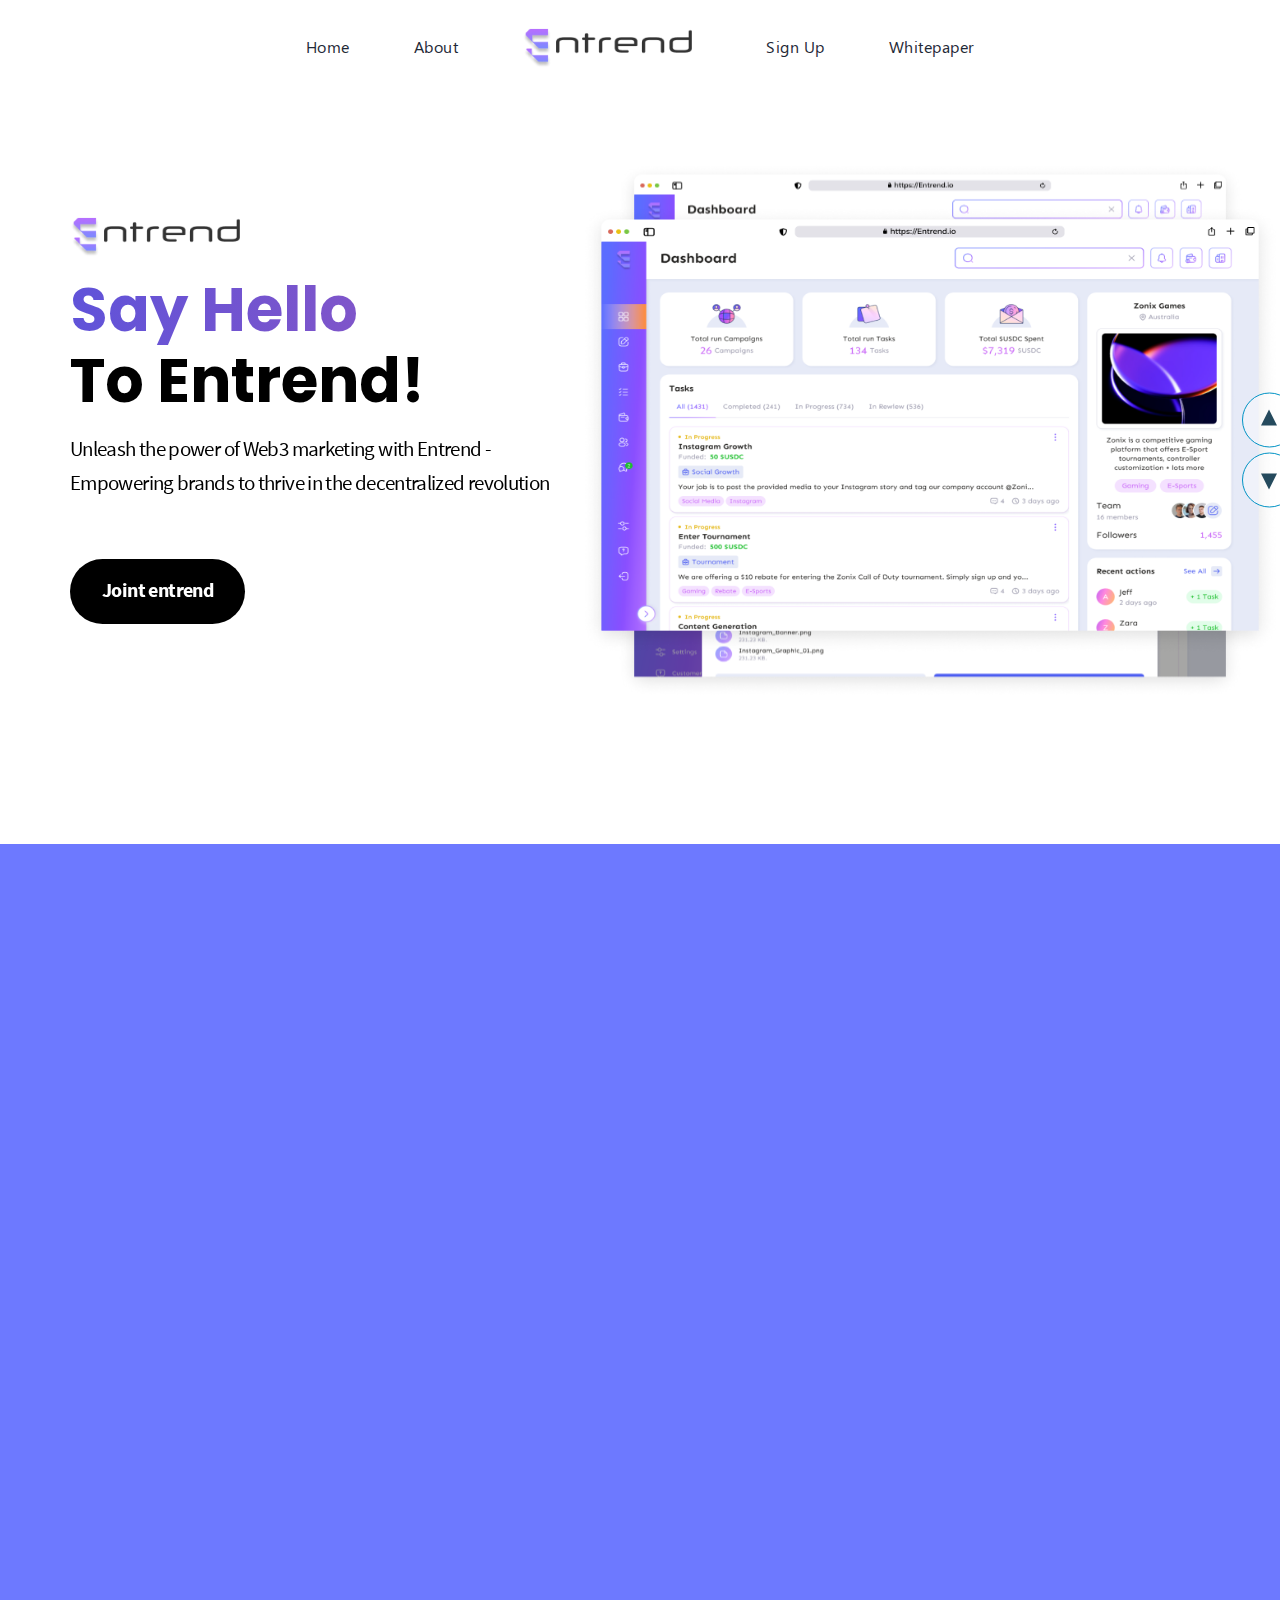
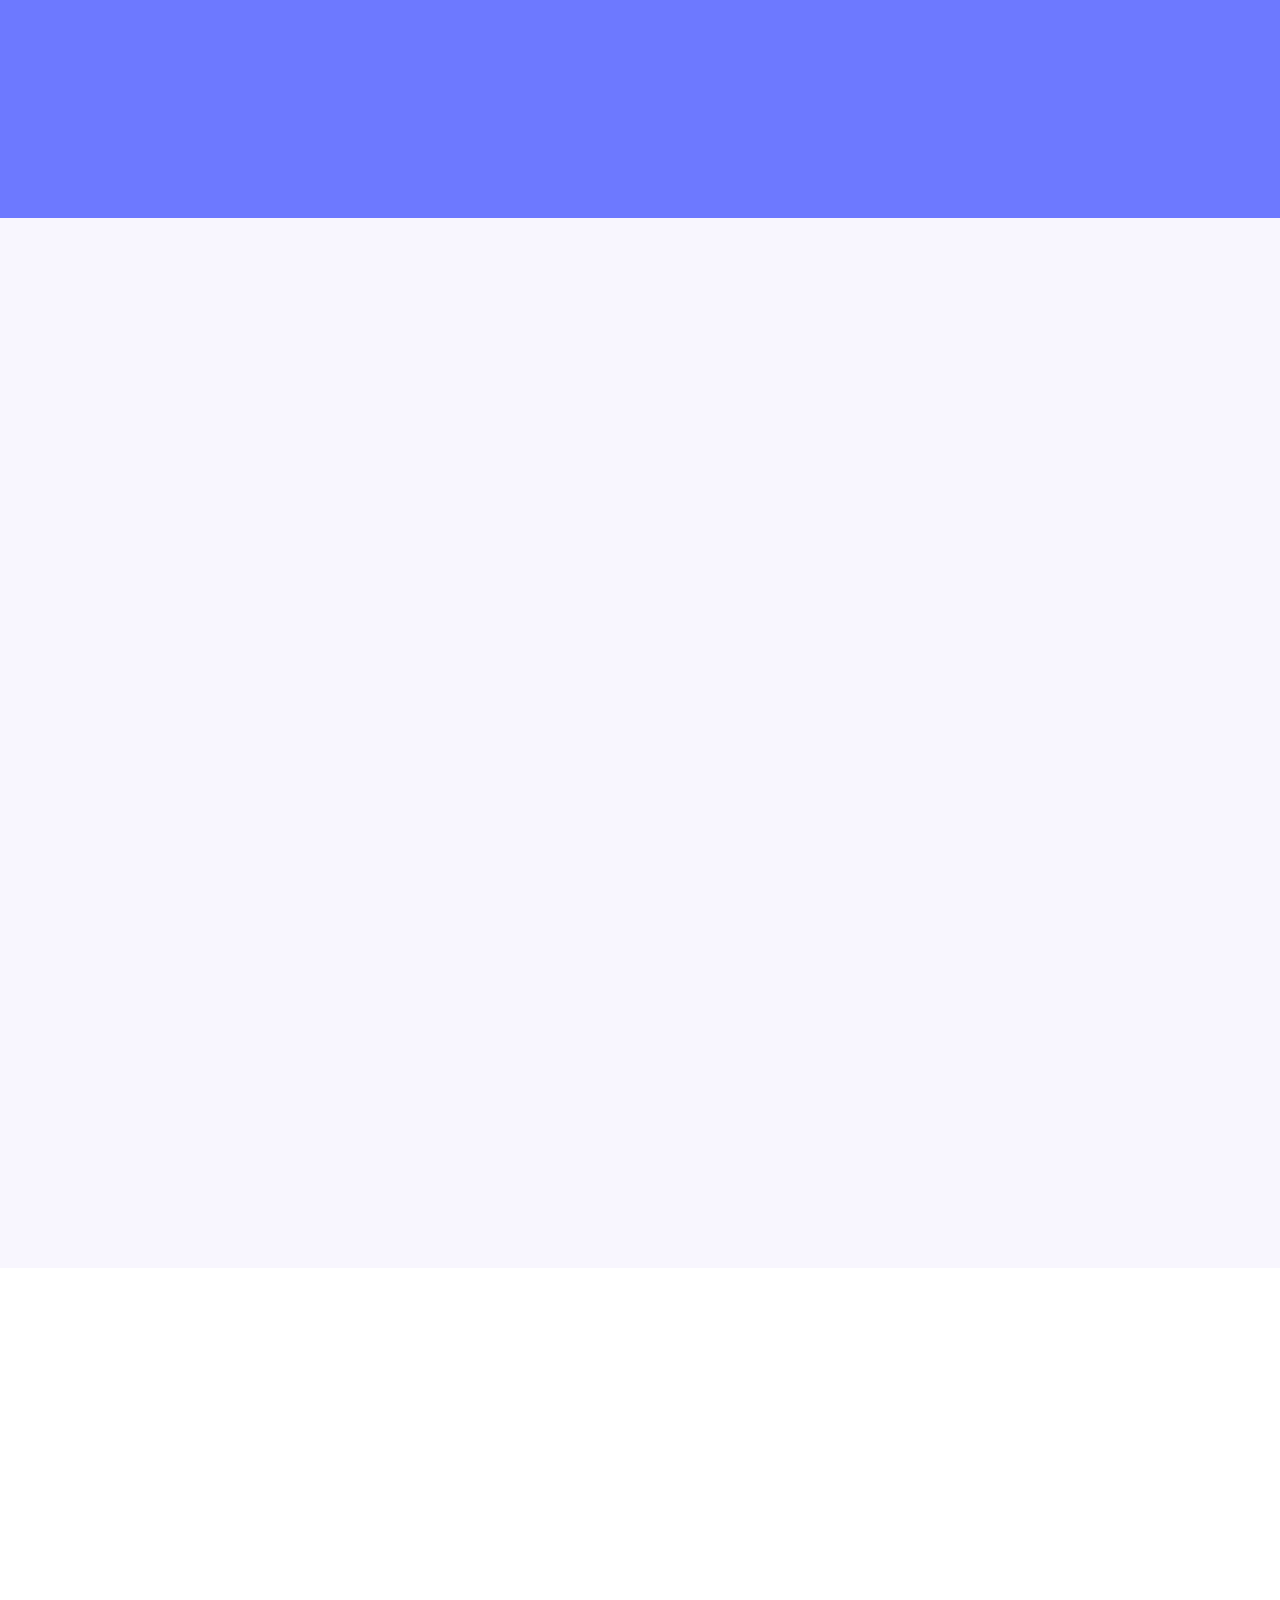
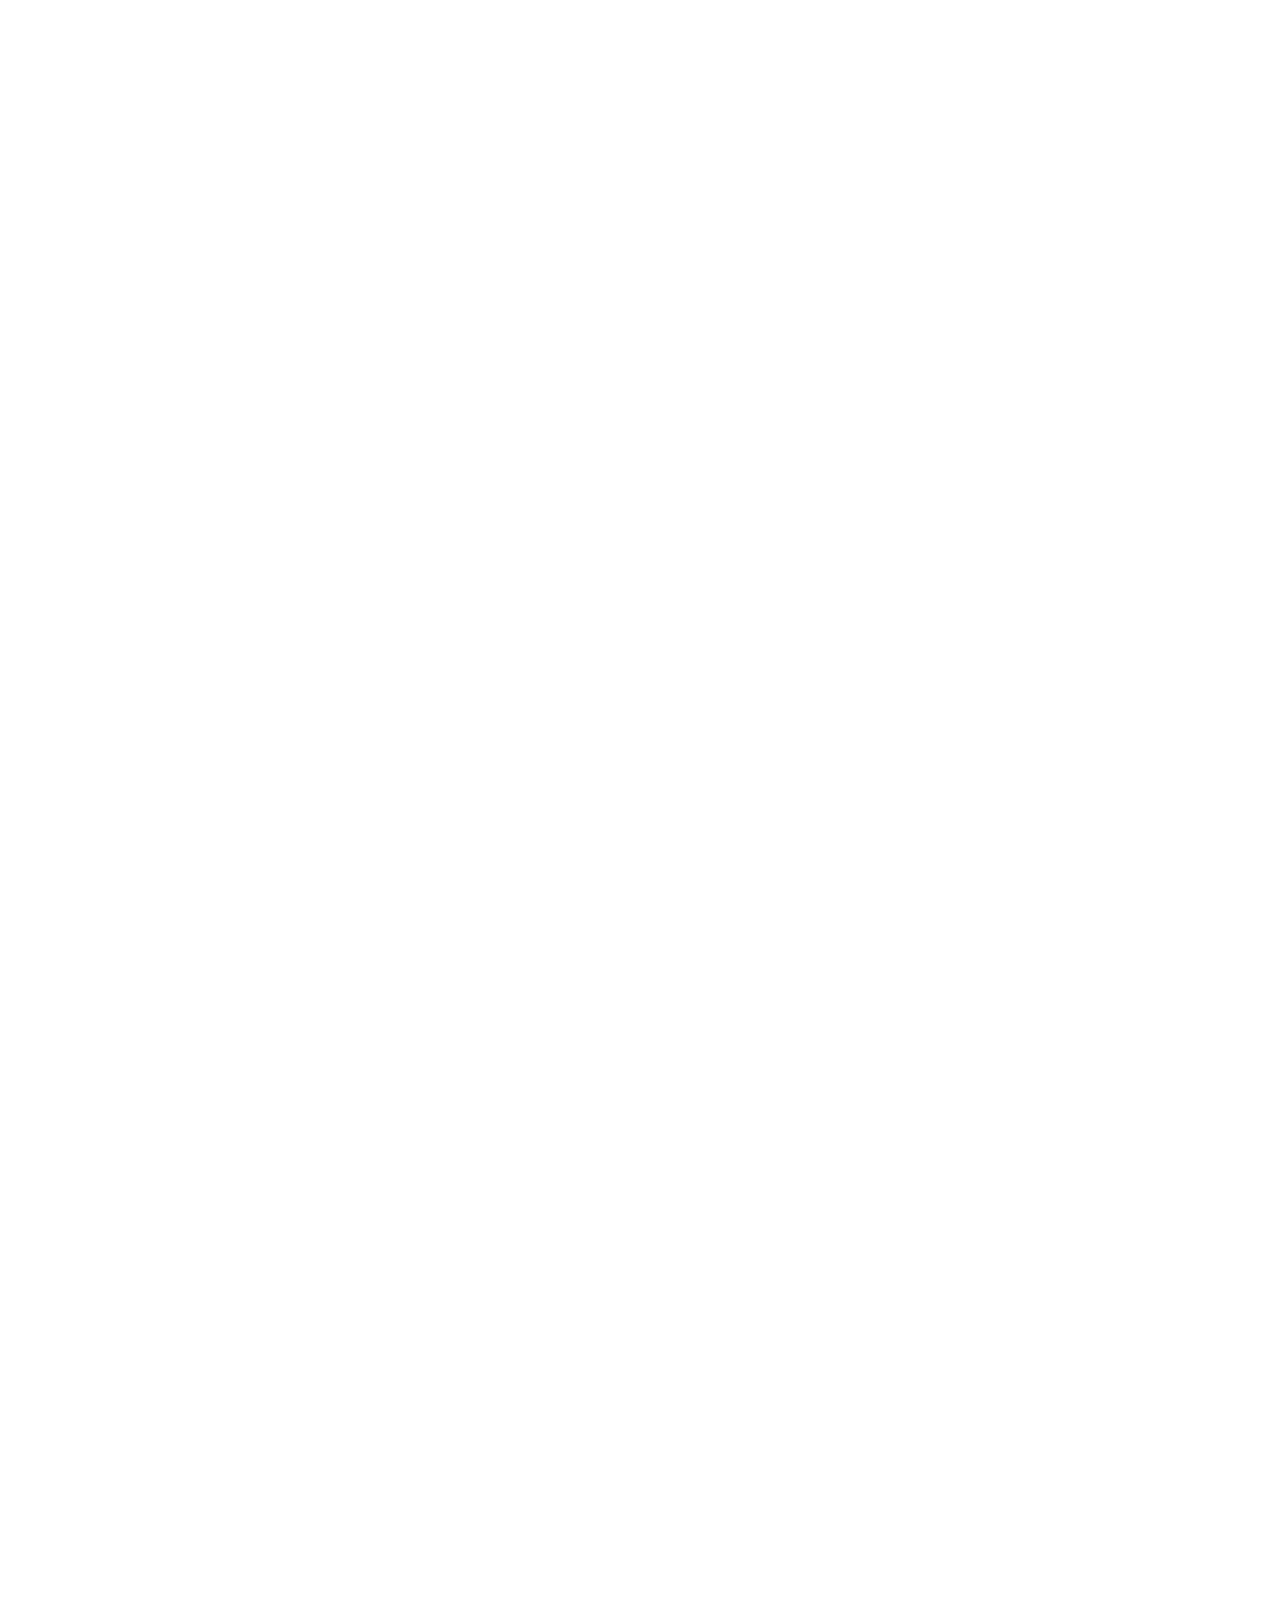
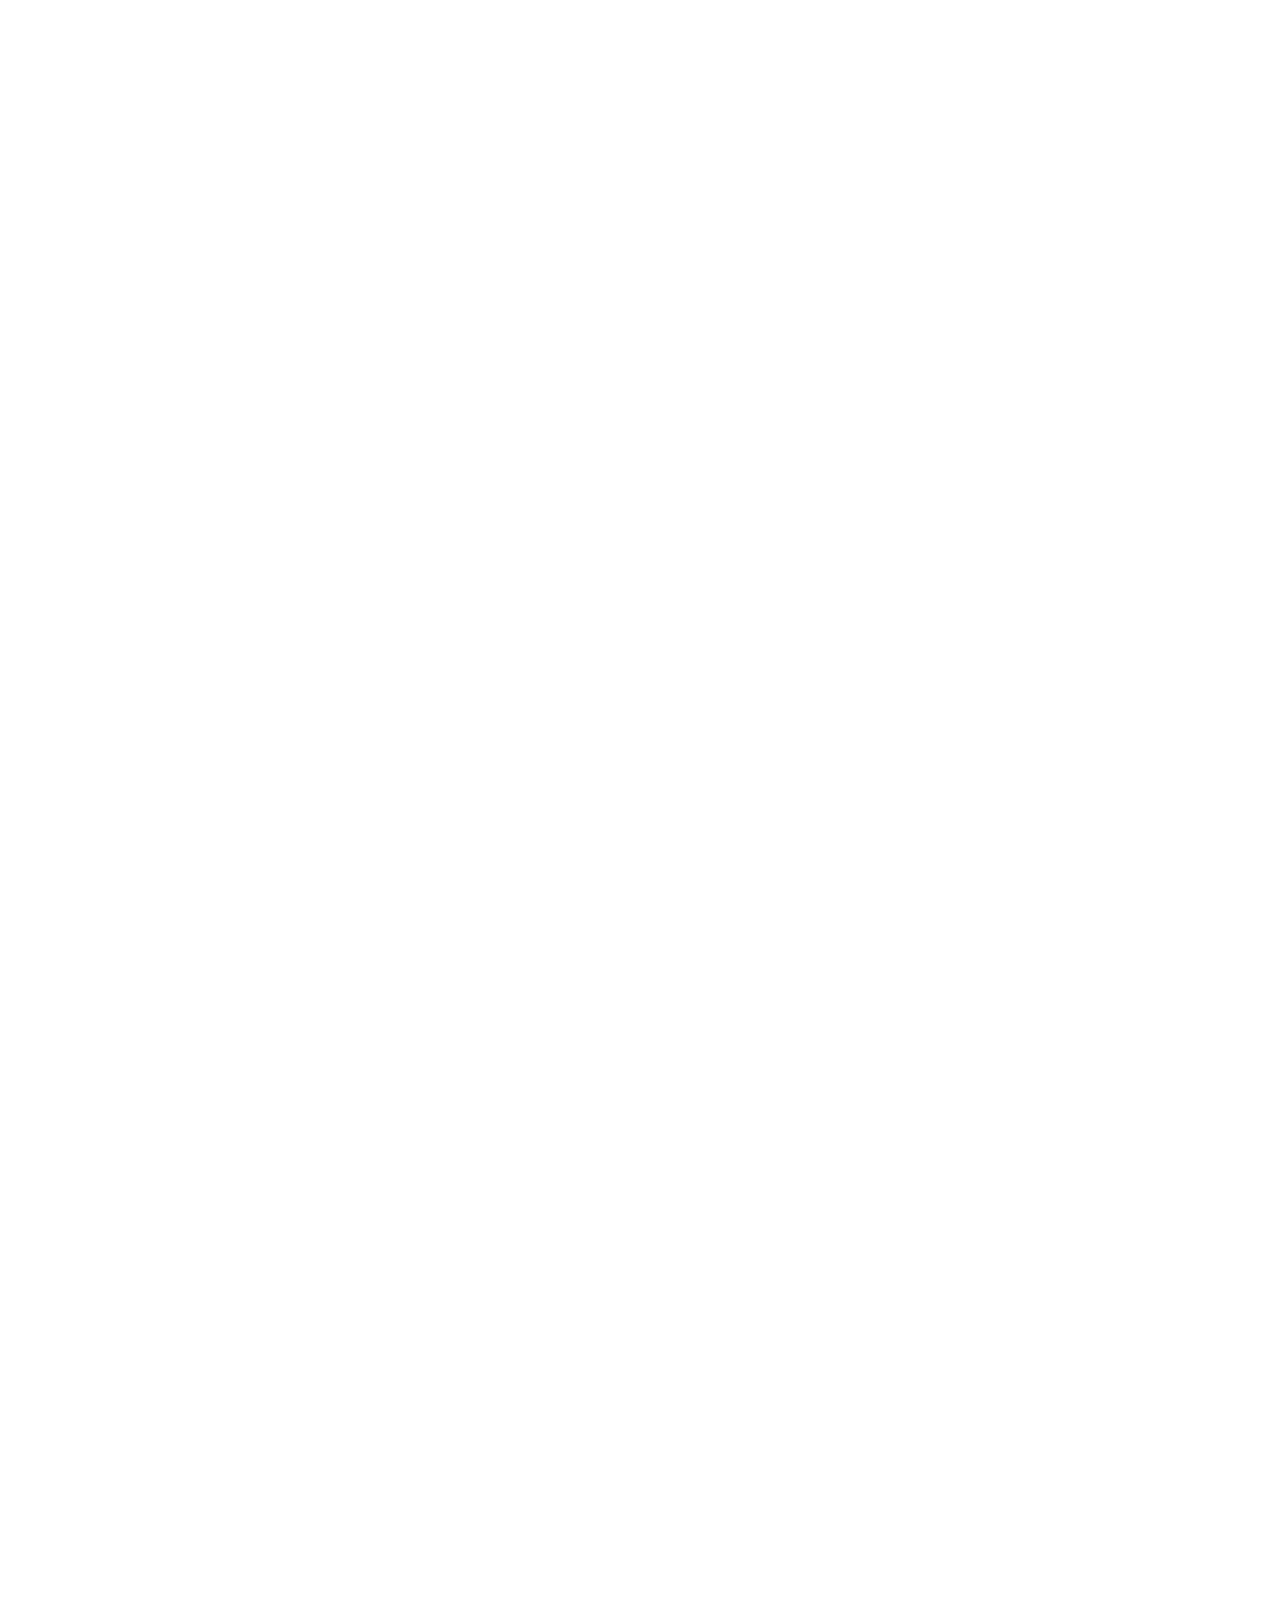
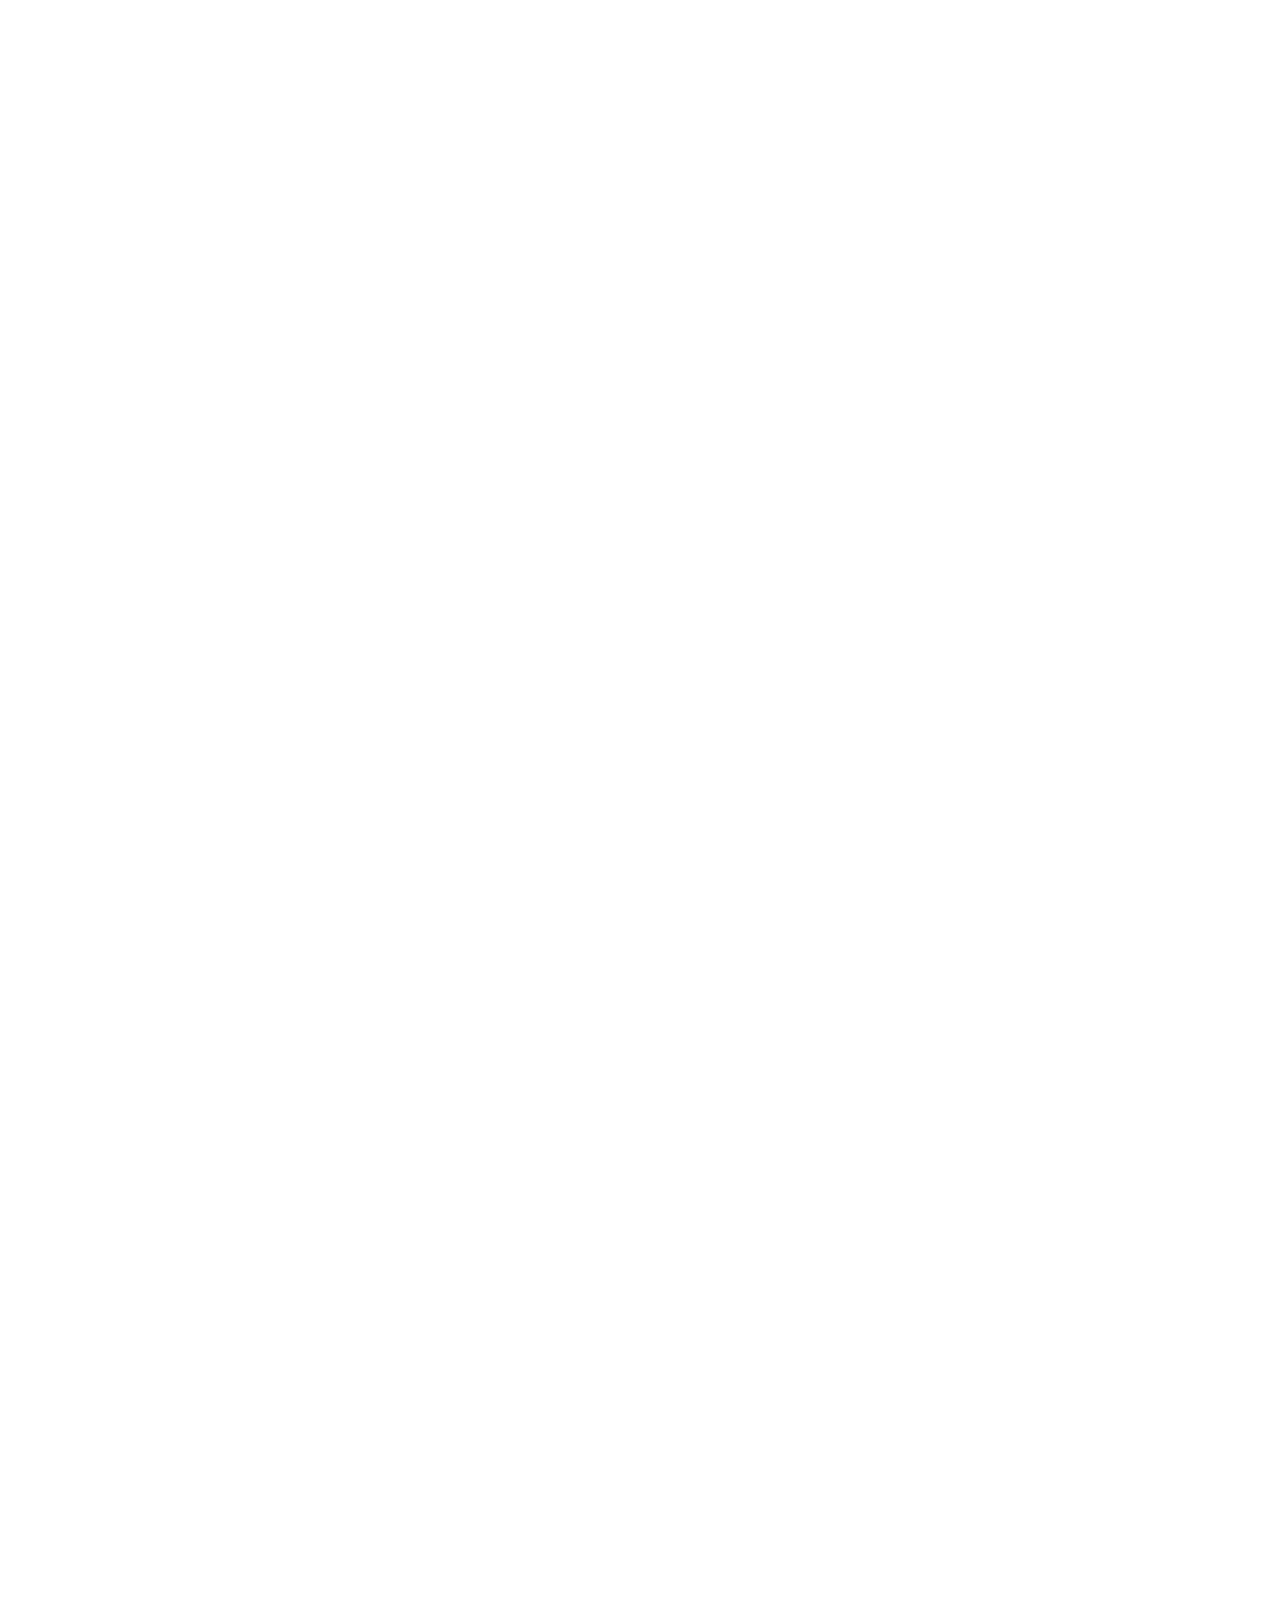
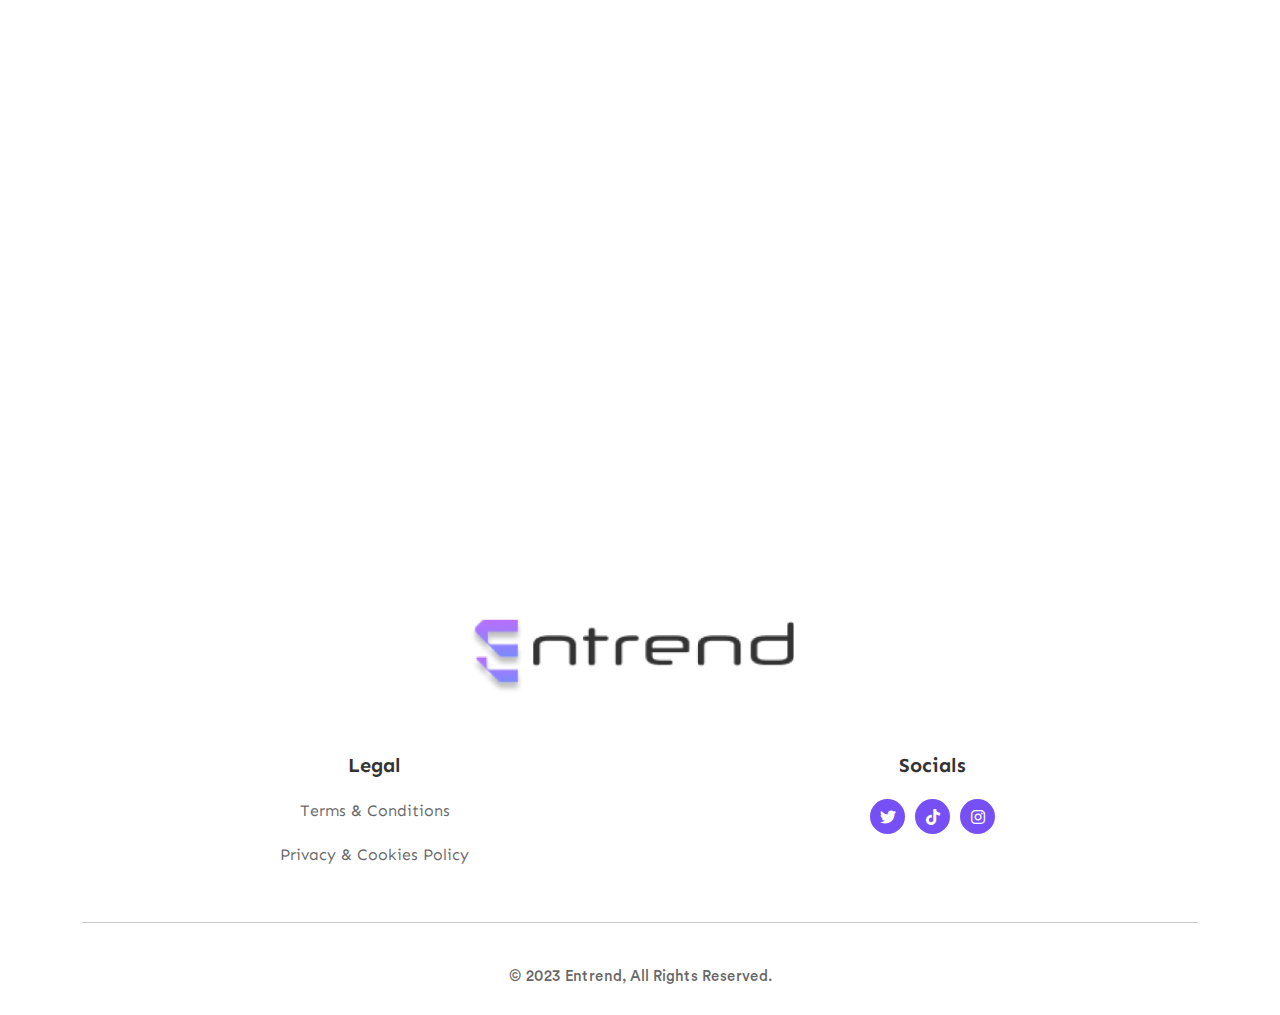
==== commit 4e6d5940: "resolve all" ====
--- a/index.html
+++ b/index.html
@@ -41,7 +41,7 @@
                                 <li>
                                     <a class="logo" href="#"><img src="assets/images/logo.png" alt="logo" /></a>
                                 </li>
-                                <li><a href="#">Buy</a></li>
+                                <li><a href="https://entrend.io/">Sign Up</a></li>
                                 <li><a target="_blank" href="assets/images/ENTREND_WHITEPAPER_VOL_3.pdf">Whitepaper</a></li>
                             </ul>
                         </div>
@@ -215,6 +215,7 @@
                                     <span>be turned into cash! Advocates use keywords to search for tasks and</span> <span>filter results based on their interests, connecting with businesses that</span>
                                     <span>share similar interests to target their promotions towards the right</span> audience.
                                 </p>
+                                <a target="_blank" href="https://entrend.io/">Become an Advocate</a>
                             </div>
 
                             <div class="advocate_images_area" data-aos="fade-left">
--- a/assets/css/style.css
+++ b/assets/css/style.css
@@ -267,14 +267,14 @@
  
 }
 .tab_images {
-	max-width: 775px;
-	margin: auto;
-	padding: 0px 0 25px;
-	width: 100%;
-	height: 600px;
+	padding: 0px 0 0px;
+	width: 100%;
+	height: 500px;
+	max-width: 100%;
+	text-align: center;
 }
 .tab_images img{
-	width: 100%;
+	width: auto;
 	height: 100%;
 }
 /* .tab_txt {
@@ -636,7 +636,7 @@
 	-webkit-box-pack: justify;
 	-ms-flex-pack: justify;
 	justify-content: space-between;
-
+	align-items: center;
 }
 .advocate_images {
 
@@ -673,7 +673,7 @@
 	font-style: normal;
 	font-weight: 400;
 	line-height: 28px;
-	margin-top: 24px;
+	margin: 24px 0px 50px;
 }
 .advocate_text_area p span {
 	display: block;
@@ -834,7 +834,7 @@
 	margin: 0 auto;
 }
 .levarage_left p {
-	margin-top: 63px;
+	margin-top: 50px;
 }
 .leverage_main {
 	display: -webkit-box;
@@ -1202,8 +1202,20 @@
 	text-align: center;
 }
 
-
-
-
-
-
+.advocate_text_area a {
+	color: #FFF;
+	font-family: Source Sans Pro;
+	font-size: 19.817px;
+	font-style: normal;
+	font-weight: 700;
+	line-height: 158.7%;
+	letter-spacing: -0.594px;
+	border-radius: 52.844px;
+	background: #000;
+	display: inline-block;
+	padding: 18px 32px;
+}
+
+
+
+
--- a/assets/css/responsive.css
+++ b/assets/css/responsive.css
@@ -485,9 +485,12 @@
     .business_main_area {
         padding: 100px 0 100px;
     }
-    .business_text a {
+    .business_text a, .advocate_text_area a {
         font-size: 16px;
         padding: 16px 24px;
+    }
+    .advocate_text_area p {
+        margin: 24px 0px 24px;
     }
 
     .leverage_right p, .levarage_left p { 
